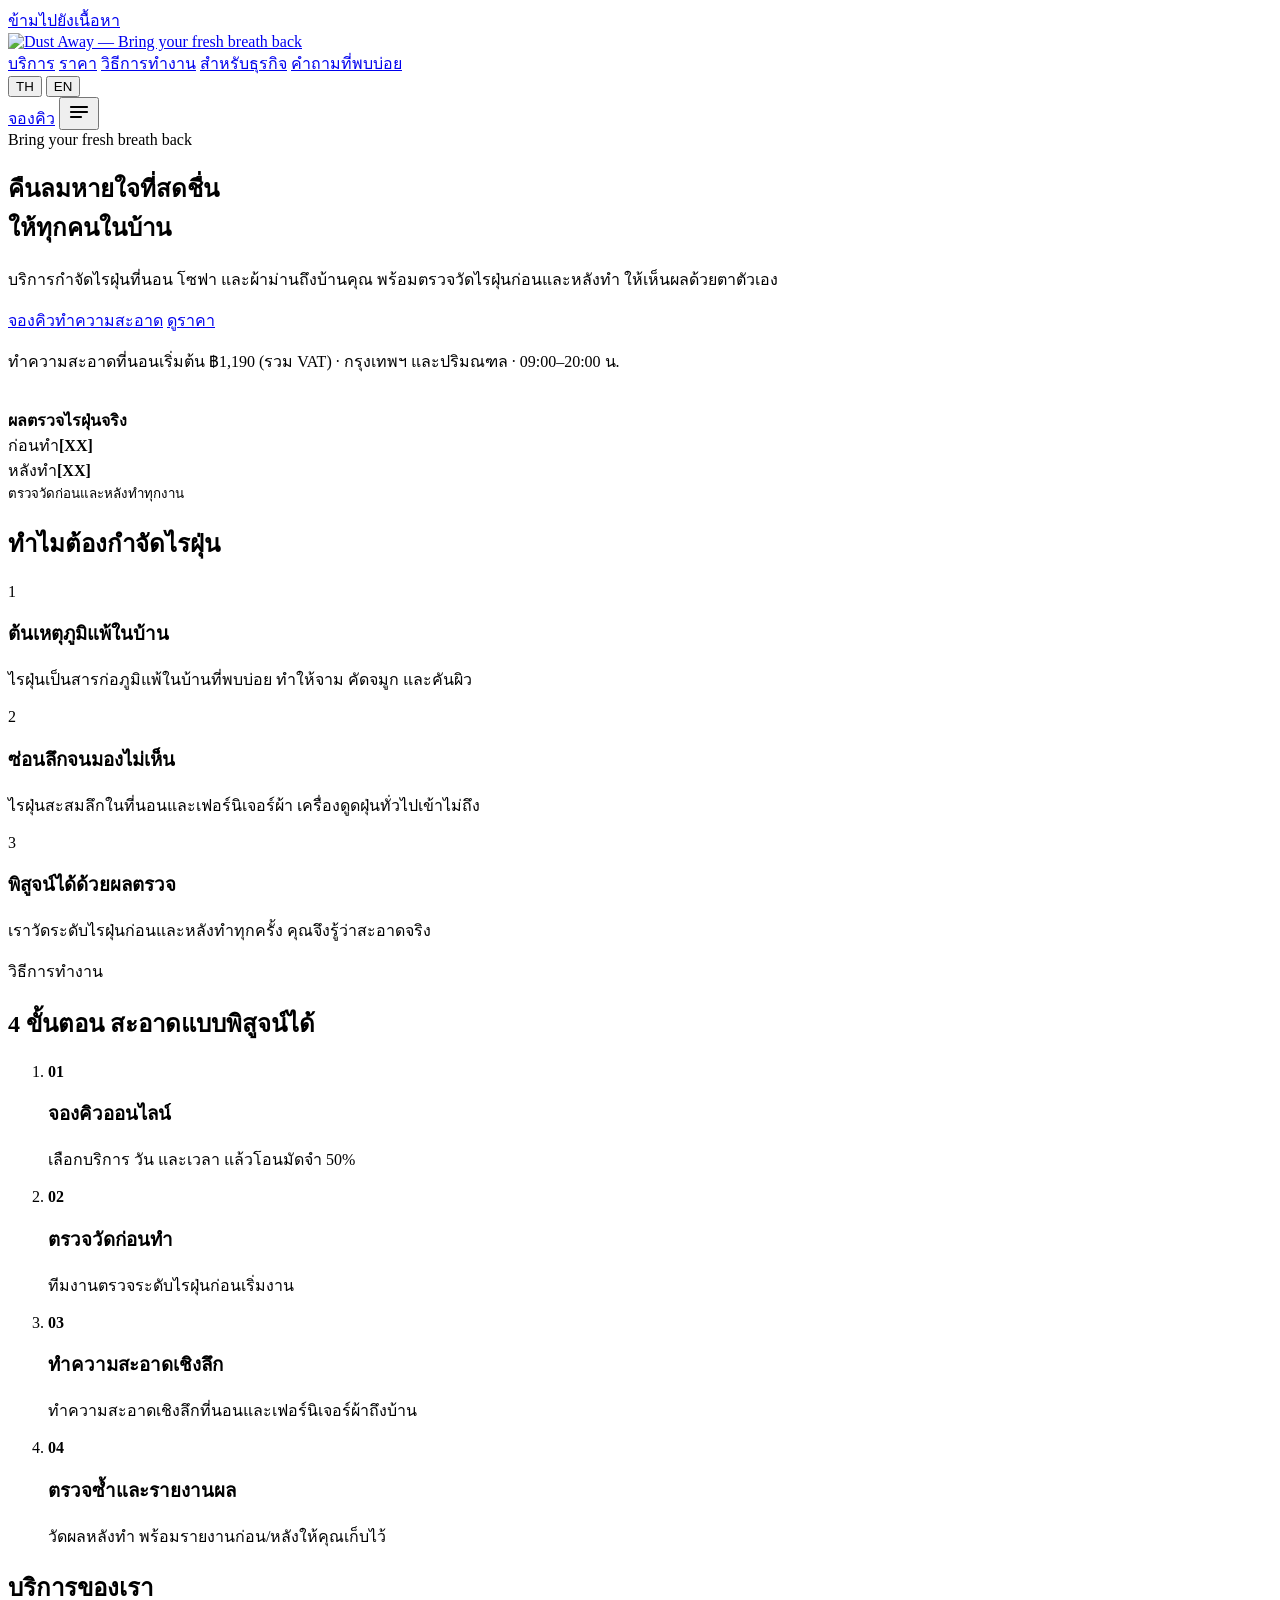
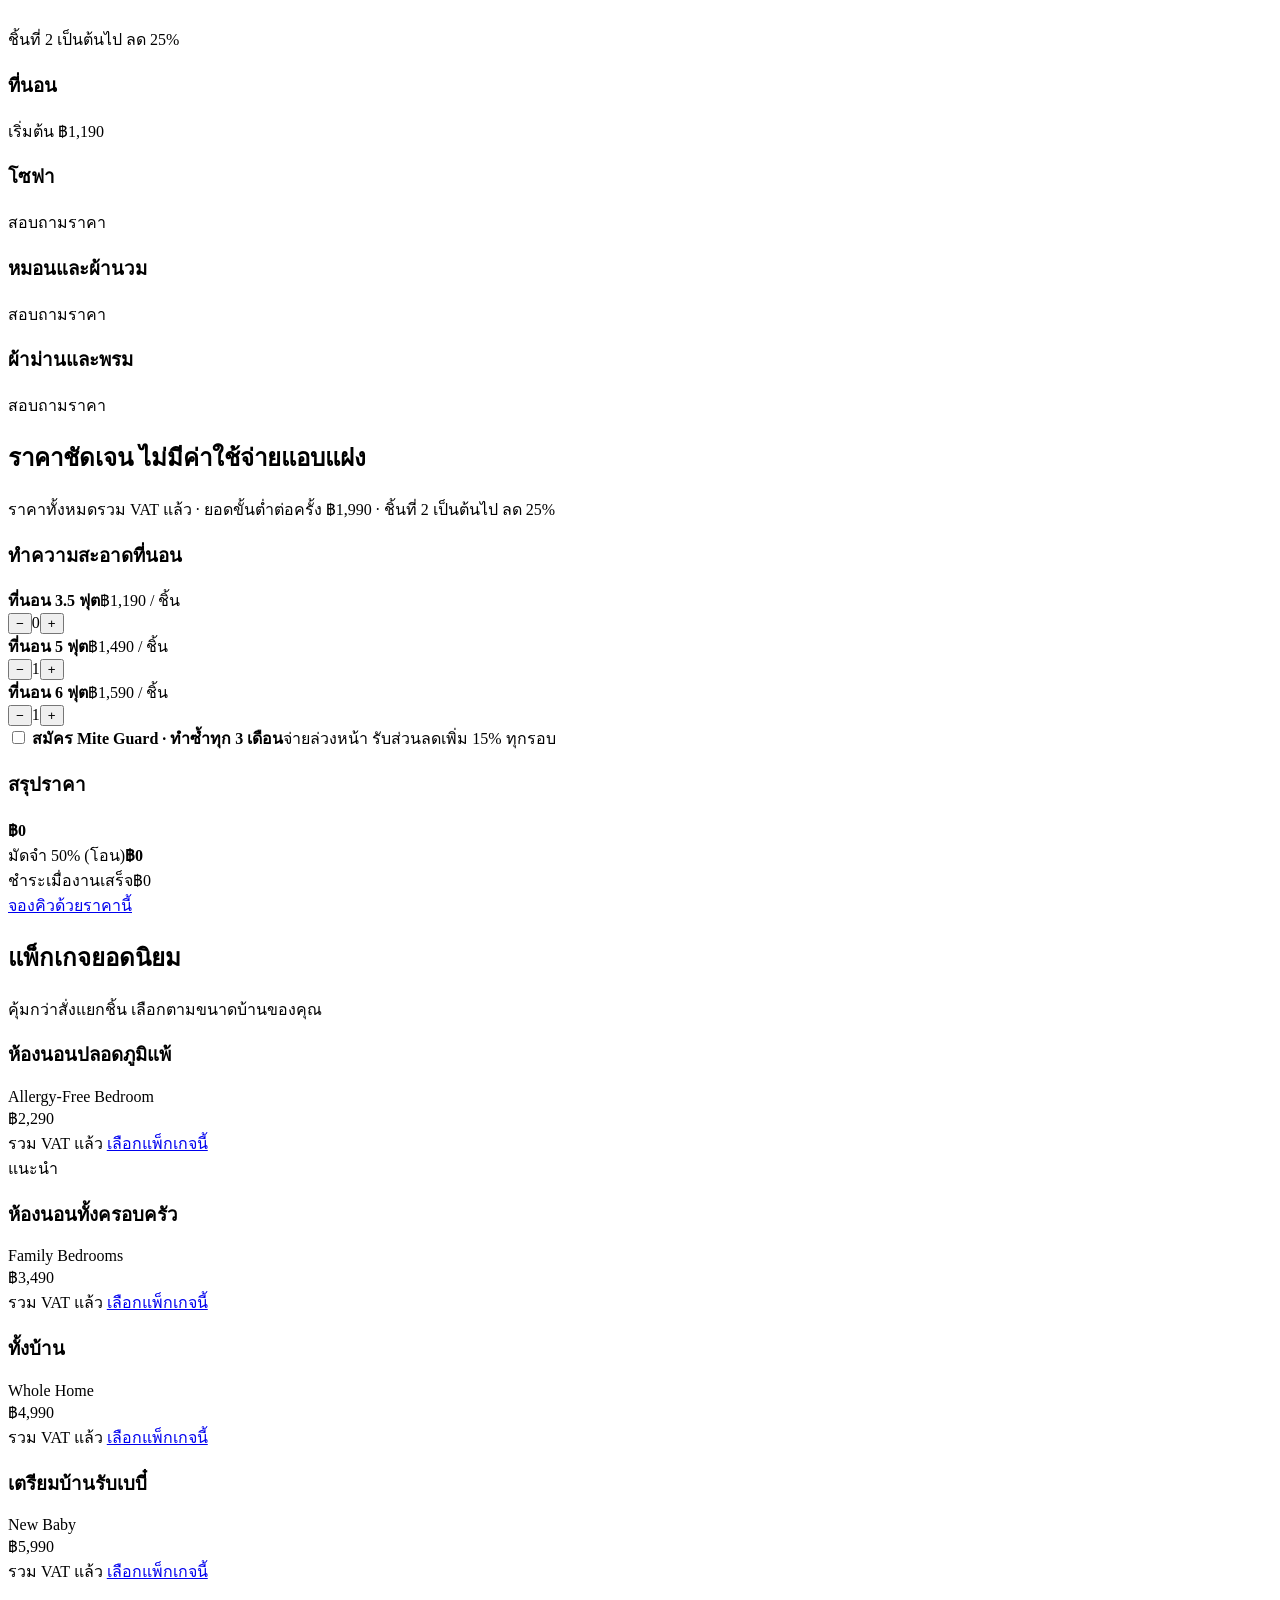
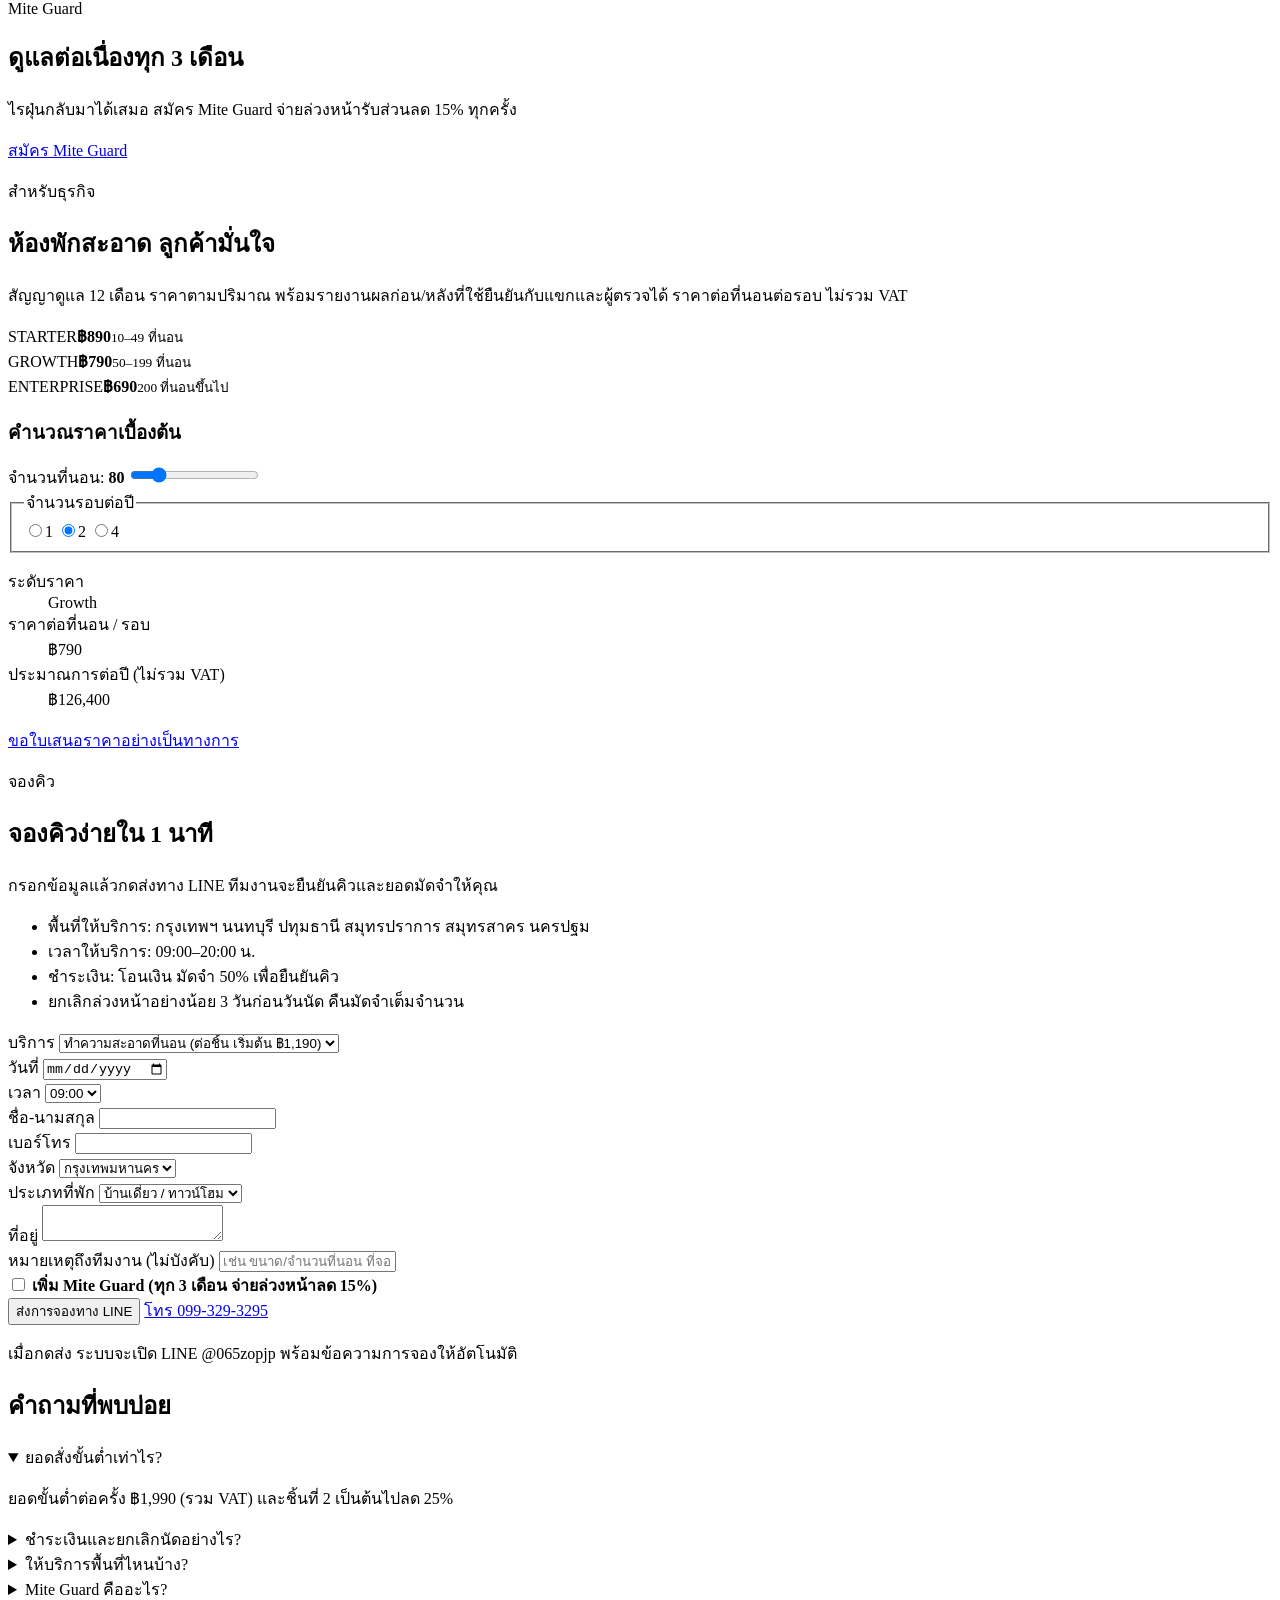
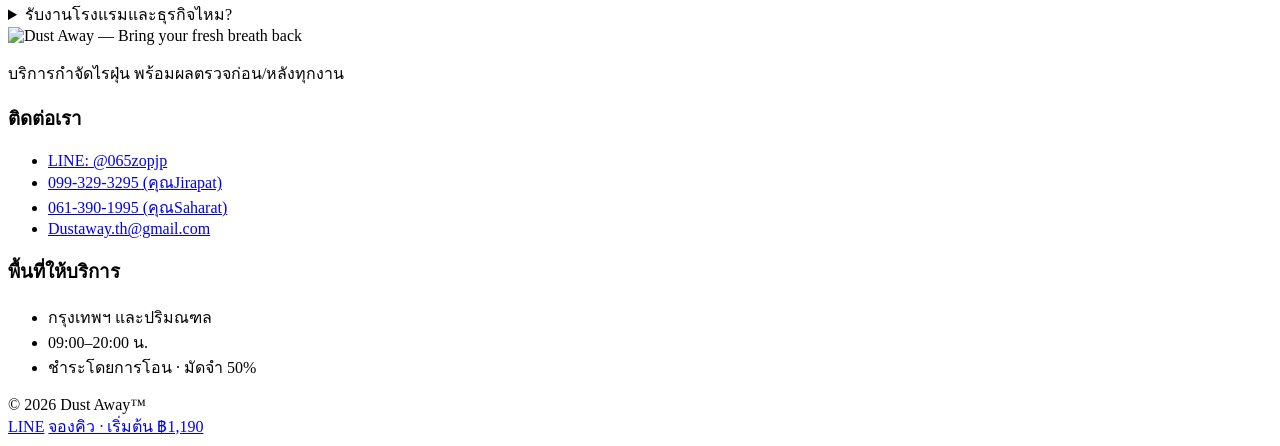
==== index.html @ 2e673b9c "Add files via upload" ====
<!DOCTYPE html>
<html lang="th">
<head>
  <meta charset="utf-8">
  <meta name="viewport" content="width=device-width, initial-scale=1">
  <title>Dust Away | บริการกำจัดไรฝุ่น ที่นอน โซฟา ผ้าม่าน กรุงเทพฯ และปริมณฑล</title>
  <meta name="description" content="Dust Away บริการกำจัดไรฝุ่นที่นอน โซฟา ผ้าม่านถึงบ้าน พร้อมผลตรวจไรฝุ่นก่อน/หลังทุกงาน กรุงเทพฯ และปริมณฑล ทำความสะอาดที่นอนเริ่มต้น ฿1,190">
  <meta name="theme-color" content="#5C0F8B">
  <meta property="og:title" content="Dust Away — Bring your fresh breath back">
  <meta property="og:description" content="บริการกำจัดไรฝุ่น พร้อมผลตรวจก่อน/หลังทุกงาน กรุงเทพฯ และปริมณฑล">
  <meta property="og:type" content="website">
  <meta property="og:image" content="assets/logo-stacked-purple.png">
  <link rel="icon" href="assets/favicon.svg" type="image/svg+xml">
  <link rel="preconnect" href="https://fonts.googleapis.com">
  <link rel="preconnect" href="https://fonts.gstatic.com" crossorigin>
  <link href="https://fonts.googleapis.com/css2?family=Montserrat:wght@400;500;600;700&family=Prompt:wght@300;400;500;600&display=swap" rel="stylesheet">
  <link rel="stylesheet" href="css/styles.css">
  <script type="application/ld+json">
  {
    "@context": "https://schema.org",
    "@type": "LocalBusiness",
    "name": "Dust Away",
    "slogan": "Bring your fresh breath back",
    "email": "Dustaway.th@gmail.com",
    "telephone": ["+66993293295", "+66613901995"],
    "areaServed": ["Bangkok", "Nonthaburi", "Pathum Thani", "Samut Prakan", "Samut Sakhon", "Nakhon Pathom"],
    "openingHours": "Mo-Su 09:00-20:00",
    "priceRange": "฿1,190 - ฿5,990"
  }
  </script>
</head>
<body>
  <a class="skip-link" href="#main" data-en="Skip to content">ข้ามไปยังเนื้อหา</a>

  <!-- ============ HEADER ============ -->
  <header class="site-header">
    <div class="container header-inner">
      <a href="#top" class="logo" aria-label="Dust Away">
        <img src="assets/logo-horizontal-purple.png" alt="Dust Away — Bring your fresh breath back" width="264" height="30">
      </a>
      <nav class="main-nav" id="main-nav" aria-label="Main">
        <a href="#services" data-en="Services">บริการ</a>
        <a href="#pricing" data-en="Pricing">ราคา</a>
        <a href="#how" data-en="How it works">วิธีการทำงาน</a>
        <a href="#business" data-en="For Business">สำหรับธุรกิจ</a>
        <a href="#faq" data-en="FAQ">คำถามที่พบบ่อย</a>
      </nav>
      <div class="header-actions">
        <div class="lang-switch" role="group" aria-label="Language">
          <button type="button" data-lang="th" aria-pressed="true">TH</button>
          <button type="button" data-lang="en" aria-pressed="false">EN</button>
        </div>
        <a href="#booking" class="btn btn-primary btn-sm hide-mobile" data-en="Book now">จองคิว</a>
        <button type="button" class="menu-toggle" aria-label="Open menu" aria-controls="main-nav" aria-expanded="false">
          <svg width="24" height="24" viewBox="0 0 24 24" aria-hidden="true" fill="none" stroke="currentColor" stroke-width="2.2" stroke-linecap="round"><path d="M4 7h16M4 12h16M4 17h10"/></svg>
        </button>
      </div>
    </div>
  </header>

  <main id="main">
    <!-- ============ HERO ============ -->
    <section id="top" class="hero container">
      <div class="hero-copy">
        <div class="eyebrow"><span class="dots" aria-hidden="true"><i></i><i></i><i></i></span>Bring your fresh breath back</div>
        <h1 data-en-html="Bring your fresh<br>breath back">คืนลมหายใจที่สดชื่น<br>ให้ทุกคนในบ้าน</h1>
        <p class="lead" data-en="In-home dust-mite removal for mattresses, sofas and curtains, with a mite test before and after so you can see the result yourself.">บริการกำจัดไรฝุ่นที่นอน โซฟา และผ้าม่านถึงบ้านคุณ พร้อมตรวจวัดไรฝุ่นก่อนและหลังทำ ให้เห็นผลด้วยตาตัวเอง</p>
        <div class="btn-row">
          <a href="#booking" class="btn btn-primary" data-en="Book a cleaning">จองคิวทำความสะอาด</a>
          <a href="#pricing" class="btn btn-outline" data-en="See prices">ดูราคา</a>
        </div>
        <p class="muted small" data-en="Mattress cleaning from ฿1,190 (incl. VAT) · Bangkok &amp; vicinity · 09:00–20:00">ทำความสะอาดที่นอนเริ่มต้น ฿1,190 (รวม VAT) · กรุงเทพฯ และปริมณฑล · 09:00–20:00 น.</p>
      </div>
      <div class="hero-visual">
        <div class="hero-photo" role="img" aria-label="Dust Away">
          <!-- แทนที่ด้วยภาพจริง: <img src="assets/hero.jpg" alt="..."> -->
          <span class="ring" aria-hidden="true"></span>
          <span class="dots dots-lg" aria-hidden="true"><i></i><i></i><i></i></span>
          <img src="assets/logo-stacked-white.png" alt="" class="hero-mark" aria-hidden="true">
        </div>
        <div class="proof-card">
          <strong data-en="Real mite test result">ผลตรวจไรฝุ่นจริง</strong>
          <div class="proof-grid">
            <div class="proof before"><span data-en="Before">ก่อนทำ</span><b>[XX]</b></div>
            <div class="proof after"><span data-en="After">หลังทำ</span><b>[XX]</b></div>
          </div>
          <small class="muted" data-en="Measured before and after every job">ตรวจวัดก่อนและหลังทำทุกงาน</small>
        </div>
      </div>
    </section>

    <!-- ============ WHY ============ -->
    <section class="section container">
      <h2 data-en="Why remove dust mites">ทำไมต้องกำจัดไรฝุ่น</h2>
      <div class="grid-3">
        <article class="card">
          <span class="num-badge">1</span>
          <h3 data-en="A leading indoor allergen">ต้นเหตุภูมิแพ้ในบ้าน</h3>
          <p data-en="Dust mites are a common indoor allergen behind sneezing, congestion and itchy skin.">ไรฝุ่นเป็นสารก่อภูมิแพ้ในบ้านที่พบบ่อย ทำให้จาม คัดจมูก และคันผิว</p>
        </article>
        <article class="card">
          <span class="num-badge">2</span>
          <h3 data-en="Hidden deep inside">ซ่อนลึกจนมองไม่เห็น</h3>
          <p data-en="Mites build up deep in mattresses and fabric furniture, where a normal vacuum cannot reach.">ไรฝุ่นสะสมลึกในที่นอนและเฟอร์นิเจอร์ผ้า เครื่องดูดฝุ่นทั่วไปเข้าไม่ถึง</p>
        </article>
        <article class="card">
          <span class="num-badge">3</span>
          <h3 data-en="Proven by testing">พิสูจน์ได้ด้วยผลตรวจ</h3>
          <p data-en="We measure mite levels before and after every job, so you know it is really clean.">เราวัดระดับไรฝุ่นก่อนและหลังทำทุกครั้ง คุณจึงรู้ว่าสะอาดจริง</p>
        </article>
      </div>
    </section>

    <!-- ============ HOW ============ -->
    <section id="how" class="band-gradient">
      <span class="arc" aria-hidden="true"></span>
      <span class="pill-bar" aria-hidden="true"></span>
      <div class="container section">
        <p class="eyebrow light" data-en="How it works">วิธีการทำงาน</p>
        <h2 data-en="4 steps to a proven clean">4 ขั้นตอน สะอาดแบบพิสูจน์ได้</h2>
        <ol class="steps">
          <li><b>01</b><h3 data-en="Book online">จองคิวออนไลน์</h3><p data-en="Pick a service, date and time, then transfer a 50% deposit.">เลือกบริการ วัน และเวลา แล้วโอนมัดจำ 50%</p></li>
          <li><b>02</b><h3 data-en="Test before">ตรวจวัดก่อนทำ</h3><p data-en="Our team measures the mite level before starting.">ทีมงานตรวจระดับไรฝุ่นก่อนเริ่มงาน</p></li>
          <li><b>03</b><h3 data-en="Deep clean">ทำความสะอาดเชิงลึก</h3><p data-en="Deep cleaning for mattresses and fabrics at your home.">ทำความสะอาดเชิงลึกที่นอนและเฟอร์นิเจอร์ผ้าถึงบ้าน</p></li>
          <li><b>04</b><h3 data-en="Re-test and report">ตรวจซ้ำและรายงานผล</h3><p data-en="We measure again and leave you a before/after report.">วัดผลหลังทำ พร้อมรายงานก่อน/หลังให้คุณเก็บไว้</p></li>
        </ol>
      </div>
    </section>

    <!-- ============ SERVICES ============ -->
    <section id="services" class="section container">
      <div class="section-head">
        <h2 data-en="Our services">บริการของเรา</h2>
        <span class="tag" data-en="25% off from the 2nd item">ชิ้นที่ 2 เป็นต้นไป ลด 25%</span>
      </div>
      <div class="grid-4">
        <article class="card service"><div class="ph" aria-hidden="true"></div><h3 data-en="Mattresses">ที่นอน</h3><p data-en="From ฿1,190">เริ่มต้น ฿1,190</p></article>
        <article class="card service"><div class="ph" aria-hidden="true"></div><h3 data-en="Sofas">โซฟา</h3><p data-en="Ask for a quote">สอบถามราคา</p></article>
        <article class="card service"><div class="ph" aria-hidden="true"></div><h3 data-en="Pillows &amp; duvets">หมอนและผ้านวม</h3><p data-en="Ask for a quote">สอบถามราคา</p></article>
        <article class="card service"><div class="ph" aria-hidden="true"></div><h3 data-en="Curtains &amp; rugs">ผ้าม่านและพรม</h3><p data-en="Ask for a quote">สอบถามราคา</p></article>
      </div>
    </section>

    <!-- ============ PRICING CALCULATOR ============ -->
    <section id="pricing" class="section container">
      <h2 data-en="Clear prices, no hidden costs">ราคาชัดเจน ไม่มีค่าใช้จ่ายแอบแฝง</h2>
      <p class="muted" data-en="All prices include VAT · Minimum order ฿1,990 · 25% off from the 2nd item">ราคาทั้งหมดรวม VAT แล้ว · ยอดขั้นต่ำต่อครั้ง ฿1,990 · ชิ้นที่ 2 เป็นต้นไป ลด 25%</p>
      <div class="calc">
        <div class="card calc-items">
          <h3 data-en="Mattress cleaning">ทำความสะอาดที่นอน</h3>
          <div class="qty-row" data-size="s35" data-price="1190">
            <div><b data-en="Mattress 3.5 ft">ที่นอน 3.5 ฟุต</b><span class="muted small" data-en="฿1,190 / item">฿1,190 / ชิ้น</span></div>
            <div class="stepper"><button type="button" class="dec" aria-label="−">−</button><output aria-live="polite">0</output><button type="button" class="inc" aria-label="+">+</button></div>
          </div>
          <div class="qty-row" data-size="s5" data-price="1490">
            <div><b data-en="Mattress 5 ft">ที่นอน 5 ฟุต</b><span class="muted small" data-en="฿1,490 / item">฿1,490 / ชิ้น</span></div>
            <div class="stepper"><button type="button" class="dec" aria-label="−">−</button><output aria-live="polite">1</output><button type="button" class="inc" aria-label="+">+</button></div>
          </div>
          <div class="qty-row" data-size="s6" data-price="1590">
            <div><b data-en="Mattress 6 ft">ที่นอน 6 ฟุต</b><span class="muted small" data-en="฿1,590 / item">฿1,590 / ชิ้น</span></div>
            <div class="stepper"><button type="button" class="dec" aria-label="−">−</button><output aria-live="polite">1</output><button type="button" class="inc" aria-label="+">+</button></div>
          </div>
          <label class="check-box">
            <input type="checkbox" id="calc-mg">
            <span><b data-en="Add Mite Guard · repeat every 3 months">สมัคร Mite Guard · ทำซ้ำทุก 3 เดือน</b><span class="small" data-en="Prepay and save an extra 15% every visit">จ่ายล่วงหน้า รับส่วนลดเพิ่ม 15% ทุกรอบ</span></span>
          </label>
        </div>
        <aside class="calc-summary" aria-label="Summary">
          <h3 data-en="Price summary">สรุปราคา</h3>
          <div id="calc-lines"></div>
          <p id="calc-min" class="notice" hidden></p>
          <div class="total-row"><span id="calc-total-label"></span><b id="calc-total">฿0</b></div>
          <div class="deposit-box">
            <div><span data-en="50% deposit (transfer)">มัดจำ 50% (โอน)</span><b id="calc-deposit">฿0</b></div>
            <div class="soft"><span data-en="Balance on completion">ชำระเมื่องานเสร็จ</span><span id="calc-balance">฿0</span></div>
          </div>
          <a href="#booking" class="btn btn-light btn-block" id="calc-book" data-en="Book at this price">จองคิวด้วยราคานี้</a>
        </aside>
      </div>
    </section>

    <!-- ============ PACKAGES ============ -->
    <section id="packages" class="section container">
      <h2 data-en="Popular packages">แพ็กเกจยอดนิยม</h2>
      <p class="muted" data-en="Better value than single items. Choose by home size.">คุ้มกว่าสั่งแยกชิ้น เลือกตามขนาดบ้านของคุณ</p>
      <div class="grid-4">
        <article class="card pkg">
          <h3 data-en="Allergy-Free Bedroom">ห้องนอนปลอดภูมิแพ้</h3><span class="muted small">Allergy-Free Bedroom</span>
          <div class="price">฿2,290</div><span class="muted small" data-en="VAT included">รวม VAT แล้ว</span>
          <a href="#booking" class="btn btn-outline btn-block" data-pkg="allergy" data-en="Choose">เลือกแพ็กเกจนี้</a>
        </article>
        <article class="card pkg featured">
          <span class="badge" data-en="Recommended">แนะนำ</span>
          <h3 data-en="Family Bedrooms">ห้องนอนทั้งครอบครัว</h3><span class="small soft">Family Bedrooms</span>
          <div class="price">฿3,490</div><span class="small soft" data-en="VAT included">รวม VAT แล้ว</span>
          <a href="#booking" class="btn btn-light btn-block" data-pkg="family" data-en="Choose">เลือกแพ็กเกจนี้</a>
        </article>
        <article class="card pkg">
          <h3 data-en="Whole Home">ทั้งบ้าน</h3><span class="muted small">Whole Home</span>
          <div class="price">฿4,990</div><span class="muted small" data-en="VAT included">รวม VAT แล้ว</span>
          <a href="#booking" class="btn btn-outline btn-block" data-pkg="home" data-en="Choose">เลือกแพ็กเกจนี้</a>
        </article>
        <article class="card pkg">
          <h3 data-en="New Baby">เตรียมบ้านรับเบบี๋</h3><span class="muted small">New Baby</span>
          <div class="price">฿5,990</div><span class="muted small" data-en="VAT included">รวม VAT แล้ว</span>
          <a href="#booking" class="btn btn-outline btn-block" data-pkg="baby" data-en="Choose">เลือกแพ็กเกจนี้</a>
        </article>
      </div>
    </section>

    <!-- ============ MITE GUARD ============ -->
    <section class="container section-tight">
      <div class="mg-band">
        <span class="dots" aria-hidden="true"><i></i><i></i><i></i></span>
        <div>
          <p class="eyebrow">Mite Guard</p>
          <h2 data-en="Ongoing care every 3 months">ดูแลต่อเนื่องทุก 3 เดือน</h2>
          <p data-en="Dust mites always come back. Join Mite Guard and save 15% on every visit when you prepay.">ไรฝุ่นกลับมาได้เสมอ สมัคร Mite Guard จ่ายล่วงหน้ารับส่วนลด 15% ทุกครั้ง</p>
        </div>
        <a href="#booking" class="btn btn-primary" id="mg-cta" data-en="Join Mite Guard">สมัคร Mite Guard</a>
      </div>
    </section>

    <!-- ============ BUSINESS ============ -->
    <section id="business" class="band-white">
      <div class="container section biz">
        <div>
          <p class="eyebrow" data-en="For business">สำหรับธุรกิจ</p>
          <h2 data-en="Clean rooms, confident guests">ห้องพักสะอาด ลูกค้ามั่นใจ</h2>
          <p class="muted" data-en="Volume pricing on a 12-month contract, with before/after reports you can show guests and inspectors. Prices per mattress per visit, ex-VAT.">สัญญาดูแล 12 เดือน ราคาตามปริมาณ พร้อมรายงานผลก่อน/หลังที่ใช้ยืนยันกับแขกและผู้ตรวจได้ ราคาต่อที่นอนต่อรอบ ไม่รวม VAT</p>
          <div class="tiers">
            <div class="tier"><span>STARTER</span><b>฿890</b><small data-en="10–49 mattresses">10–49 ที่นอน</small></div>
            <div class="tier mid"><span>GROWTH</span><b>฿790</b><small data-en="50–199 mattresses">50–199 ที่นอน</small></div>
            <div class="tier top"><span>ENTERPRISE</span><b>฿690</b><small data-en="200+ mattresses">200 ที่นอนขึ้นไป</small></div>
          </div>
        </div>
        <div class="card estimator">
          <h3 data-en="Quick estimate">คำนวณราคาเบื้องต้น</h3>
          <label for="biz-units"><span data-en="Number of mattresses">จำนวนที่นอน</span>: <b id="biz-units-out">80</b></label>
          <input type="range" id="biz-units" min="10" max="400" step="5" value="80">
          <fieldset class="seg">
            <legend data-en="Visits per year">จำนวนรอบต่อปี</legend>
            <label><input type="radio" name="cycles" value="1"><span>1</span></label>
            <label><input type="radio" name="cycles" value="2" checked><span>2</span></label>
            <label><input type="radio" name="cycles" value="4"><span>4</span></label>
          </fieldset>
          <dl class="est">
            <div><dt data-en="Tier">ระดับราคา</dt><dd id="biz-tier">Growth</dd></div>
            <div><dt data-en="Per mattress / visit">ราคาต่อที่นอน / รอบ</dt><dd id="biz-unit">฿790</dd></div>
            <div class="big"><dt data-en="Estimated per year (ex-VAT)">ประมาณการต่อปี (ไม่รวม VAT)</dt><dd id="biz-annual">฿126,400</dd></div>
          </dl>
          <a class="btn btn-primary btn-block" id="biz-quote" href="mailto:Dustaway.th@gmail.com" data-en="Request a formal quote">ขอใบเสนอราคาอย่างเป็นทางการ</a>
        </div>
      </div>
    </section>

    <!-- ============ BOOKING ============ -->
    <section id="booking" class="section container">
      <div class="booking">
        <div class="booking-intro">
          <p class="eyebrow" data-en="Book a cleaning">จองคิว</p>
          <h2 data-en="Book in 1 minute">จองคิวง่ายใน 1 นาที</h2>
          <p class="muted" data-en="Fill in the form and send it to us on LINE. Our team will confirm the slot and the deposit amount.">กรอกข้อมูลแล้วกดส่งทาง LINE ทีมงานจะยืนยันคิวและยอดมัดจำให้คุณ</p>
          <ul class="policy">
            <li data-en="Service area: Bangkok, Nonthaburi, Pathum Thani, Samut Prakan, Samut Sakhon, Nakhon Pathom">พื้นที่ให้บริการ: กรุงเทพฯ นนทบุรี ปทุมธานี สมุทรปราการ สมุทรสาคร นครปฐม</li>
            <li data-en="Hours: 09:00–20:00">เวลาให้บริการ: 09:00–20:00 น.</li>
            <li data-en="Payment: bank transfer, 50% deposit to confirm the booking">ชำระเงิน: โอนเงิน มัดจำ 50% เพื่อยืนยันคิว</li>
            <li data-en="Cancel at least 3 days before the appointment for a full deposit refund">ยกเลิกล่วงหน้าอย่างน้อย 3 วันก่อนวันนัด คืนมัดจำเต็มจำนวน</li>
          </ul>
        </div>
        <form id="booking-form" class="card booking-form" novalidate>
          <div class="field full">
            <label for="bk-service" data-en="Service">บริการ</label>
            <select id="bk-service" name="service" required>
              <option value="mattress" data-price="0" data-en="Mattress cleaning (per item, from ฿1,190)">ทำความสะอาดที่นอน (ต่อชิ้น เริ่มต้น ฿1,190)</option>
              <option value="allergy" data-price="2290" data-en="Allergy-Free Bedroom — ฿2,290">ห้องนอนปลอดภูมิแพ้ — ฿2,290</option>
              <option value="family" data-price="3490" data-en="Family Bedrooms — ฿3,490">ห้องนอนทั้งครอบครัว — ฿3,490</option>
              <option value="home" data-price="4990" data-en="Whole Home — ฿4,990">ทั้งบ้าน — ฿4,990</option>
              <option value="baby" data-price="5990" data-en="New Baby — ฿5,990">เตรียมบ้านรับเบบี๋ — ฿5,990</option>
              <option value="other" data-price="0" data-en="Sofa / curtains / other (ask for a quote)">โซฟา / ผ้าม่าน / อื่น ๆ (สอบถามราคา)</option>
            </select>
          </div>
          <div class="field">
            <label for="bk-date" data-en="Date">วันที่</label>
            <input type="date" id="bk-date" name="date" required>
          </div>
          <div class="field">
            <label for="bk-time" data-en="Time">เวลา</label>
            <select id="bk-time" name="time" required>
              <option>09:00</option><option>11:00</option><option>13:00</option><option>15:00</option><option>17:00</option>
            </select>
          </div>
          <div class="field">
            <label for="bk-name" data-en="Full name">ชื่อ-นามสกุล</label>
            <input type="text" id="bk-name" name="name" autocomplete="name" required>
          </div>
          <div class="field">
            <label for="bk-phone" data-en="Phone">เบอร์โทร</label>
            <input type="tel" id="bk-phone" name="phone" autocomplete="tel" inputmode="tel" required>
          </div>
          <div class="field">
            <label for="bk-province" data-en="Province">จังหวัด</label>
            <select id="bk-province" name="province" required>
              <option data-en="Bangkok">กรุงเทพมหานคร</option>
              <option data-en="Nonthaburi">นนทบุรี</option>
              <option data-en="Pathum Thani">ปทุมธานี</option>
              <option data-en="Samut Prakan">สมุทรปราการ</option>
              <option data-en="Samut Sakhon">สมุทรสาคร</option>
              <option data-en="Nakhon Pathom">นครปฐม</option>
            </select>
          </div>
          <div class="field">
            <label for="bk-type" data-en="Home type">ประเภทที่พัก</label>
            <select id="bk-type" name="type">
              <option data-en="House / townhouse">บ้านเดี่ยว / ทาวน์โฮม</option>
              <option data-en="Condo">คอนโด</option>
            </select>
          </div>
          <div class="field full">
            <label for="bk-address" data-en="Address">ที่อยู่</label>
            <textarea id="bk-address" name="address" rows="2" autocomplete="street-address" required></textarea>
          </div>
          <div class="field full">
            <label for="bk-note" data-en="Note to our team (optional)">หมายเหตุถึงทีมงาน (ไม่บังคับ)</label>
            <input type="text" id="bk-note" name="note" data-en-placeholder="e.g. mattress sizes, parking, pets" placeholder="เช่น ขนาด/จำนวนที่นอน ที่จอดรถ สัตว์เลี้ยง">
          </div>
          <label class="check-box full">
            <input type="checkbox" id="bk-mg" name="miteguard">
            <span><b data-en="Add Mite Guard (every 3 months, 15% off prepaid)">เพิ่ม Mite Guard (ทุก 3 เดือน จ่ายล่วงหน้าลด 15%)</b></span>
          </label>
          <div class="full bk-deposit" id="bk-deposit" hidden></div>
          <p class="form-error full" id="bk-error" role="alert" hidden></p>
          <div class="full btn-row">
            <button type="submit" class="btn btn-primary" data-en="Send booking via LINE">ส่งการจองทาง LINE</button>
            <a class="btn btn-outline" href="tel:0993293295" data-en="Call 099-329-3295">โทร 099-329-3295</a>
          </div>
          <p class="muted small full" data-en="Pressing send opens LINE @065zopjp with your booking details filled in.">เมื่อกดส่ง ระบบจะเปิด LINE @065zopjp พร้อมข้อความการจองให้อัตโนมัติ</p>
        </form>
      </div>
    </section>

    <!-- ============ FAQ ============ -->
    <section id="faq" class="section container narrow">
      <h2 data-en="Frequently asked questions">คำถามที่พบบ่อย</h2>
      <div class="faq">
        <details open>
          <summary data-en="Is there a minimum order?">ยอดสั่งขั้นต่ำเท่าไร?</summary>
          <p data-en="The minimum order is ฿1,990 (incl. VAT), and every item from the 2nd one is 25% off.">ยอดขั้นต่ำต่อครั้ง ฿1,990 (รวม VAT) และชิ้นที่ 2 เป็นต้นไปลด 25%</p>
        </details>
        <details>
          <summary data-en="How do payment and cancellation work?">ชำระเงินและยกเลิกนัดอย่างไร?</summary>
          <p data-en="Transfer a 50% deposit to confirm your slot and pay the rest when the job is done. Cancel at least 3 days before the appointment for a full deposit refund.">โอนมัดจำ 50% เพื่อยืนยันคิว ส่วนที่เหลือชำระเมื่องานเสร็จ หากยกเลิกล่วงหน้าอย่างน้อย 3 วันก่อนวันนัด คืนเงินมัดจำเต็มจำนวน</p>
        </details>
        <details>
          <summary data-en="Which areas do you cover?">ให้บริการพื้นที่ไหนบ้าง?</summary>
          <p data-en="Bangkok and its vicinity (Nonthaburi, Pathum Thani, Samut Prakan, Samut Sakhon, Nakhon Pathom), 09:00–20:00.">กรุงเทพฯ และปริมณฑล (นนทบุรี ปทุมธานี สมุทรปราการ สมุทรสาคร นครปฐม) เวลา 09:00–20:00 น.</p>
        </details>
        <details>
          <summary data-en="What is Mite Guard?">Mite Guard คืออะไร?</summary>
          <p data-en="Ongoing care every 3 months, with 15% off when you prepay.">บริการดูแลต่อเนื่องทุก 3 เดือน จ่ายล่วงหน้ารับส่วนลด 15%</p>
        </details>
        <details>
          <summary data-en="Do you serve hotels and businesses?">รับงานโรงแรมและธุรกิจไหม?</summary>
          <p data-en="Yes. Business pricing starts at ฿690 per mattress (ex-VAT) for 200+ units on a 12-month contract. Contact us for a formal quote.">รับ ราคาธุรกิจเริ่มต้น ฿690 ต่อที่นอน (ไม่รวม VAT) สำหรับ 200 ชิ้นขึ้นไป สัญญา 12 เดือน ติดต่อขอใบเสนอราคาได้เลย</p>
        </details>
      </div>
    </section>
  </main>

  <!-- ============ FOOTER ============ -->
  <footer class="site-footer">
    <span class="pill-bar right" aria-hidden="true"></span>
    <div class="container footer-inner">
      <div class="footer-brand">
        <img src="assets/logo-stacked-white.png" alt="Dust Away — Bring your fresh breath back" width="240" height="54">
        <p data-en="Dust-mite removal with a before/after test on every job.">บริการกำจัดไรฝุ่น พร้อมผลตรวจก่อน/หลังทุกงาน</p>
      </div>
      <div>
        <h3 data-en="Contact">ติดต่อเรา</h3>
        <ul>
          <li><a href="https://line.me/R/ti/p/@065zopjp" target="_blank" rel="noopener">LINE: @065zopjp</a></li>
          <li><a href="tel:0993293295">099-329-3295 (<span data-en="K.">คุณ</span>Jirapat)</a></li>
          <li><a href="tel:0613901995">061-390-1995 (<span data-en="K.">คุณ</span>Saharat)</a></li>
          <li><a href="mailto:Dustaway.th@gmail.com">Dustaway.th@gmail.com</a></li>
        </ul>
      </div>
      <div>
        <h3 data-en="Service area">พื้นที่ให้บริการ</h3>
        <ul>
          <li data-en="Bangkok &amp; vicinity">กรุงเทพฯ และปริมณฑล</li>
          <li data-en="Daily 09:00–20:00">09:00–20:00 น.</li>
          <li data-en="Bank transfer · 50% deposit">ชำระโดยการโอน · มัดจำ 50%</li>
        </ul>
      </div>
    </div>
    <div class="footer-bottom">© <span id="year">2026</span> Dust Away™</div>
  </footer>

  <!-- Mobile sticky booking bar -->
  <div class="mobile-bar">
    <a href="https://line.me/R/ti/p/@065zopjp" class="btn btn-outline" target="_blank" rel="noopener" aria-label="LINE @065zopjp">LINE</a>
    <a href="#booking" class="btn btn-primary" data-en="Book · from ฿1,190">จองคิว · เริ่มต้น ฿1,190</a>
  </div>

  <script src="js/main.js"></script>
</body>
</html>
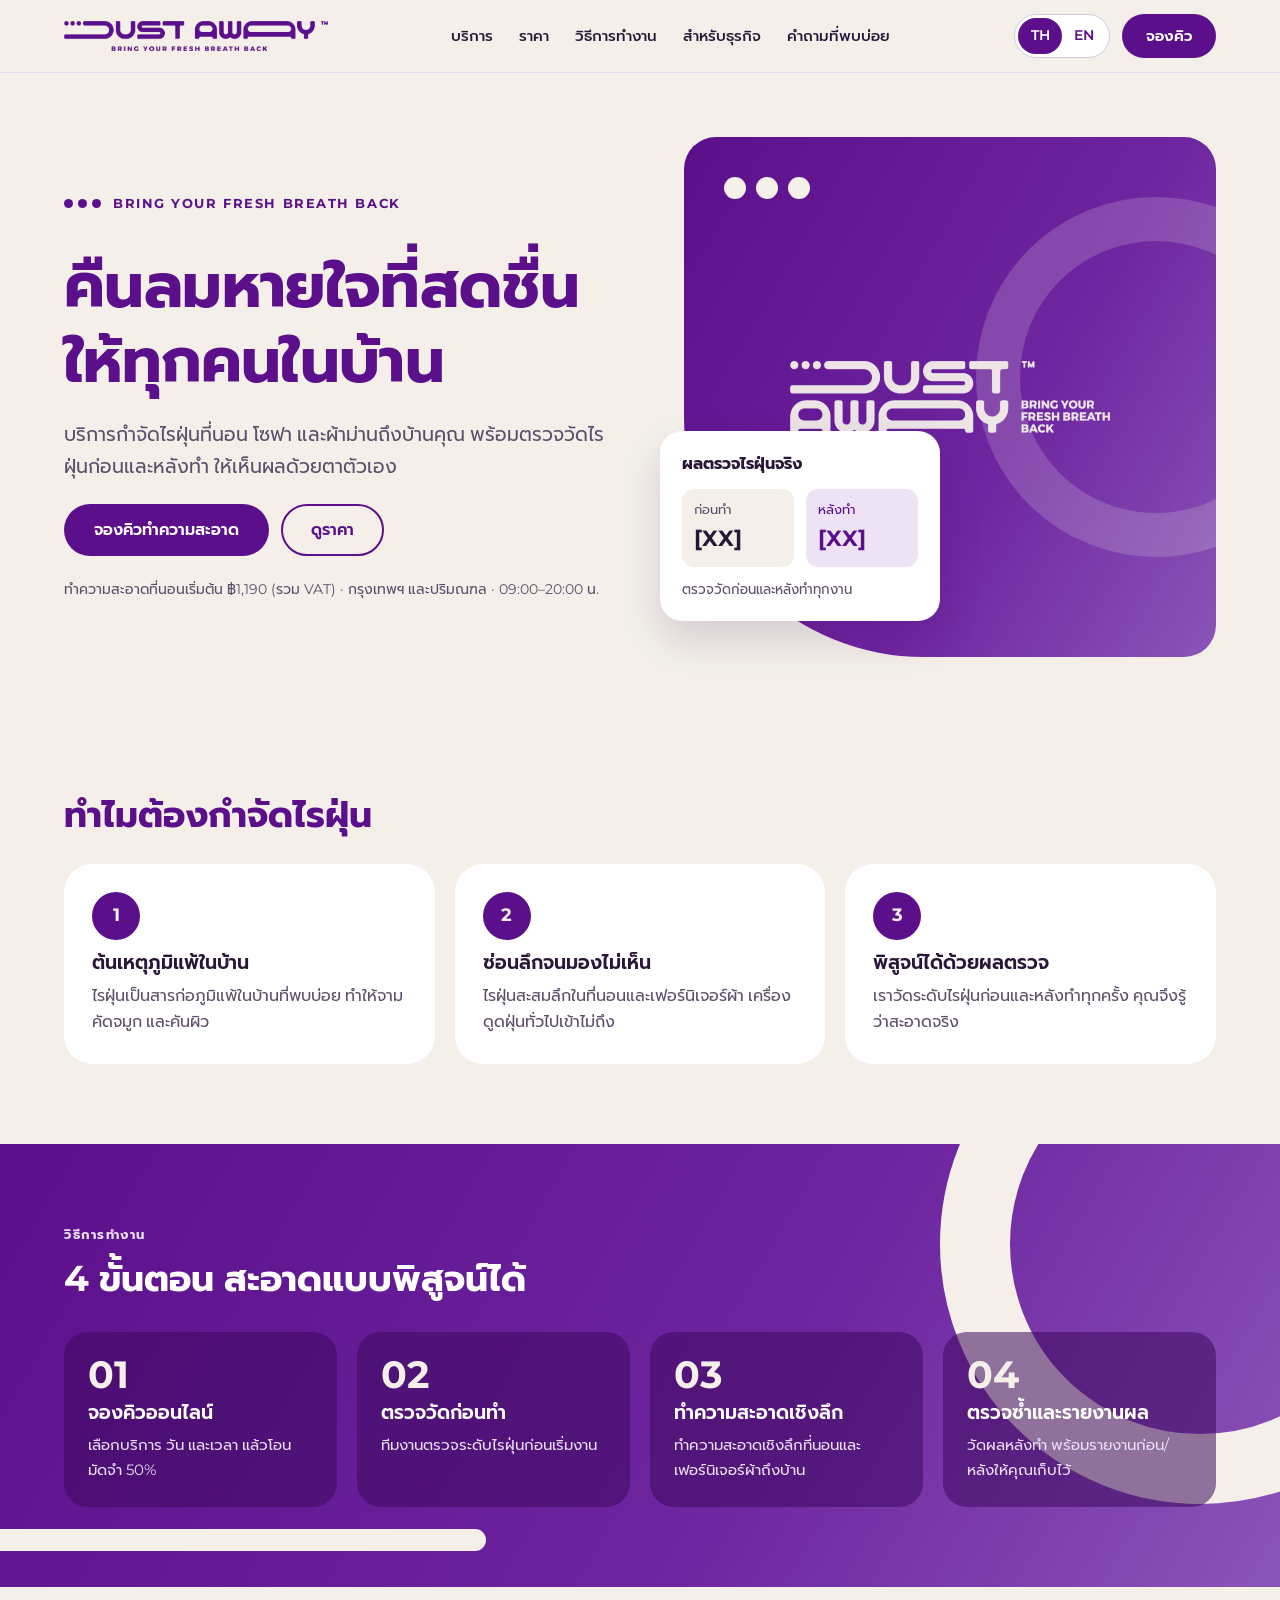
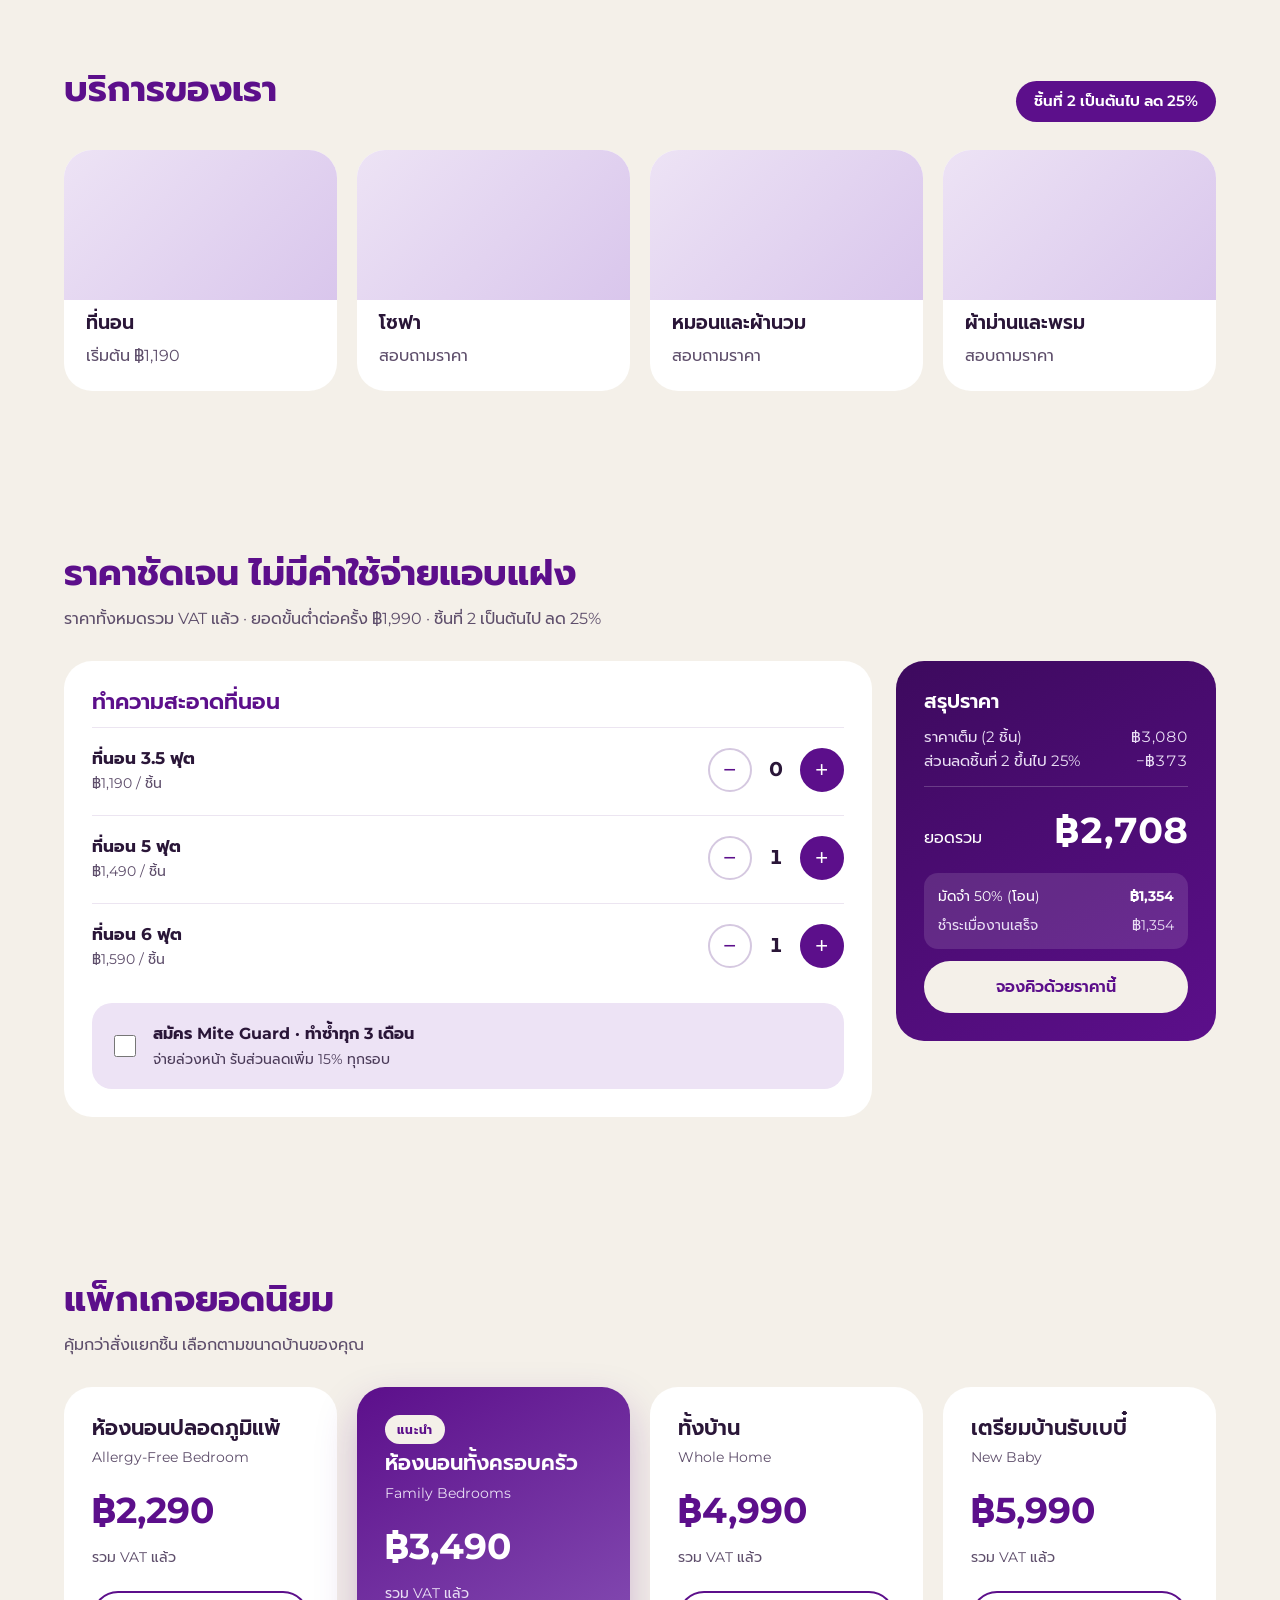
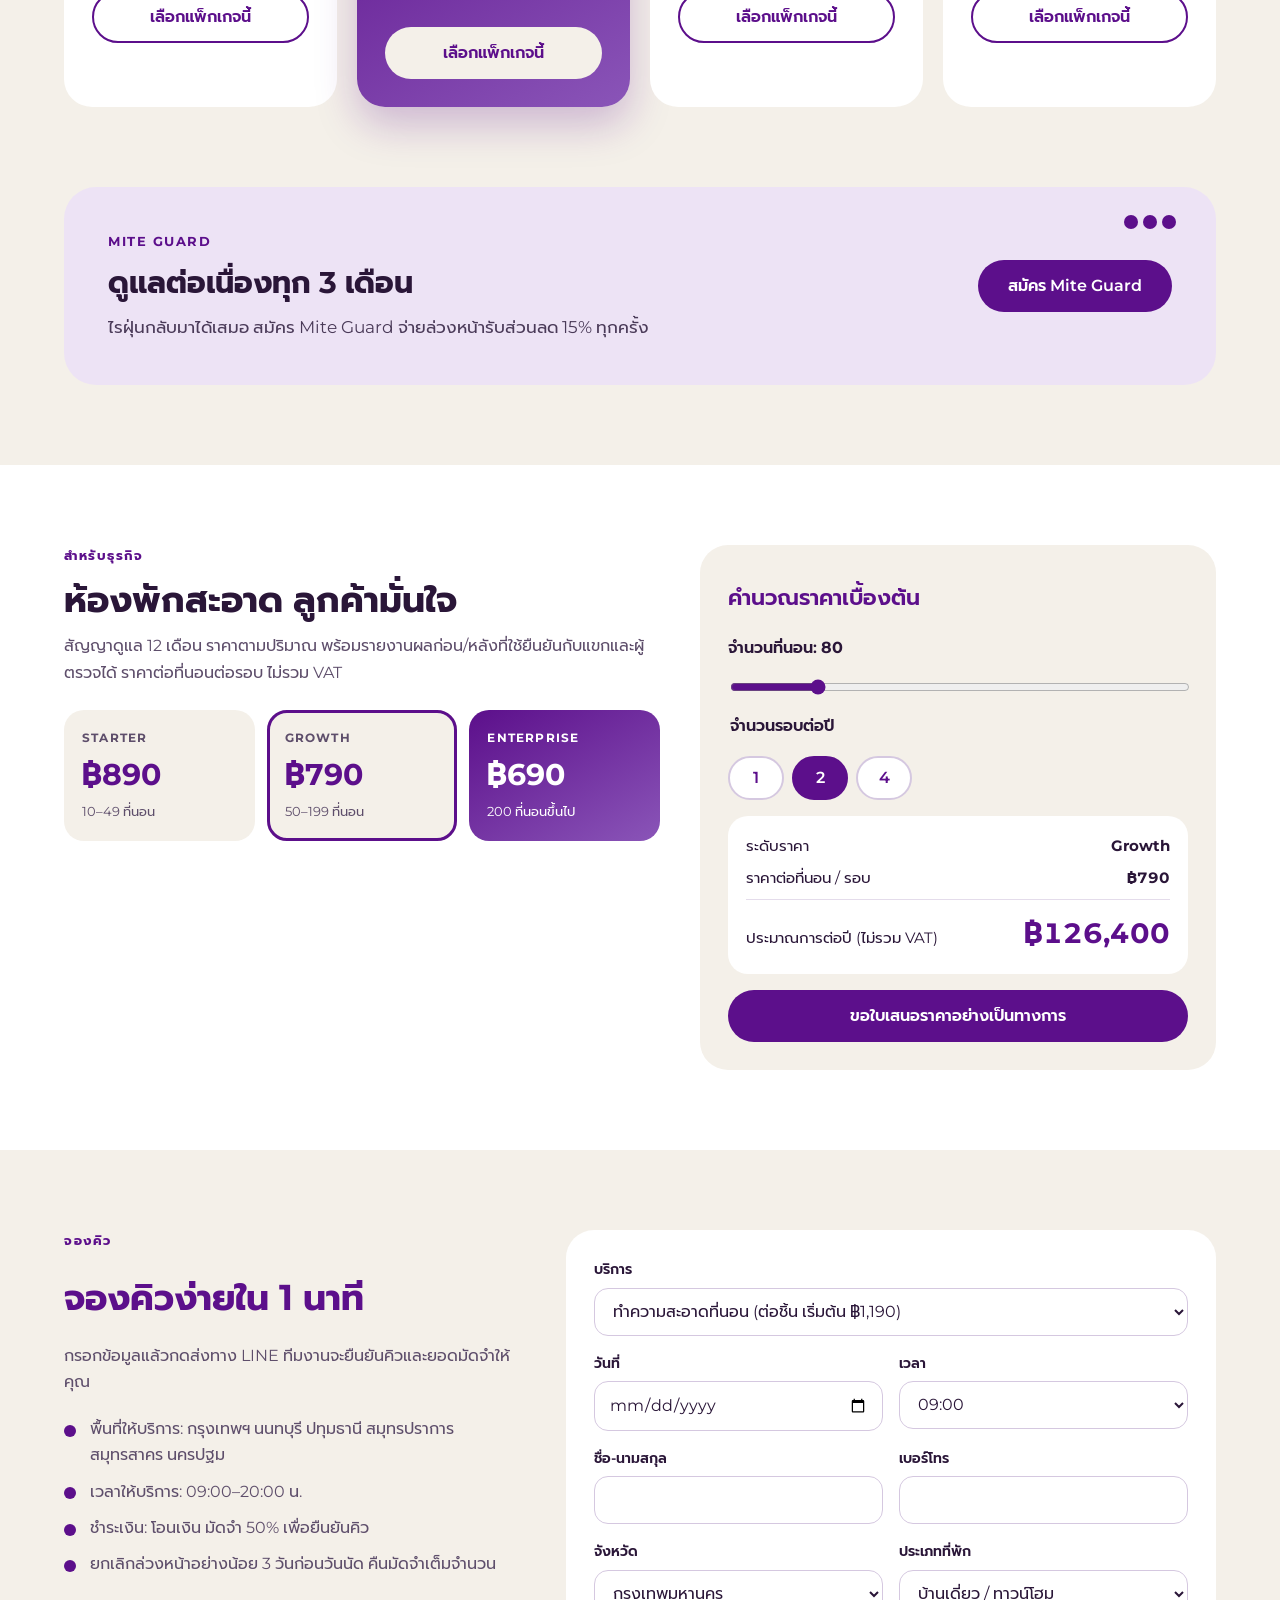
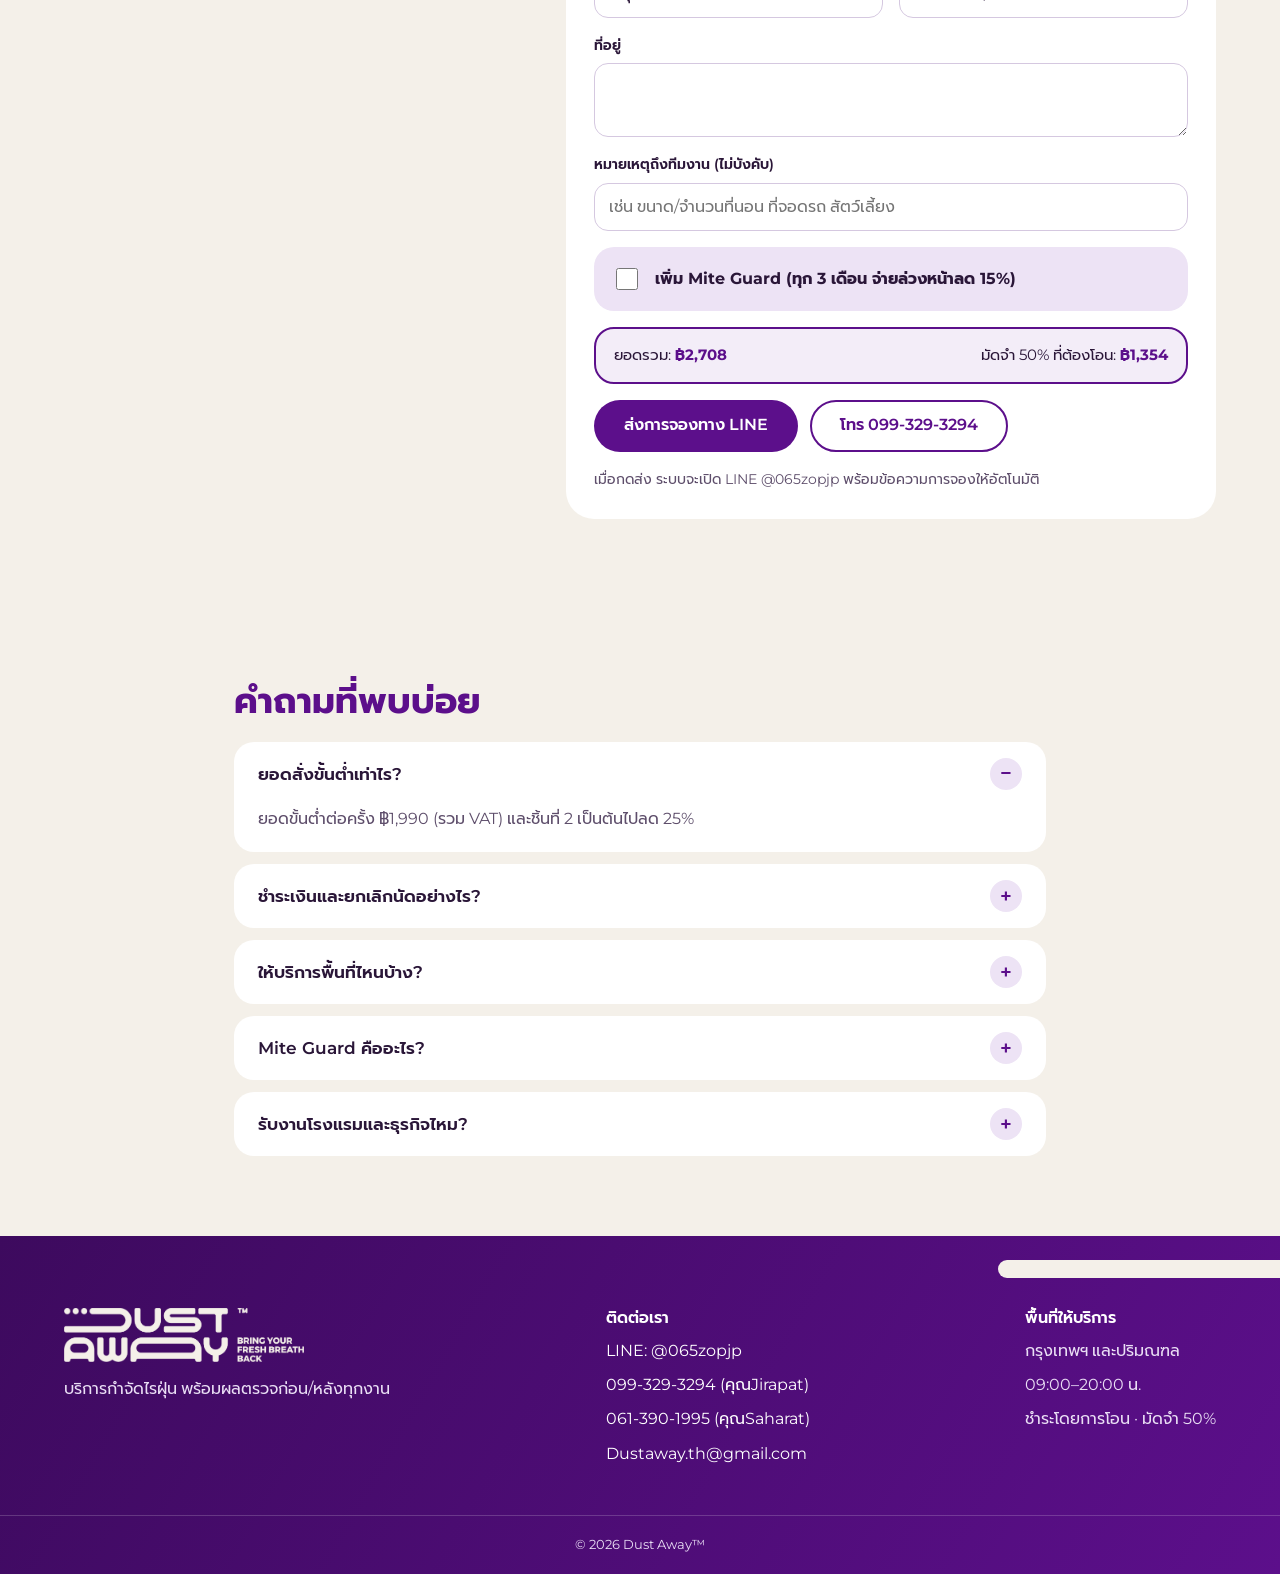
==== commit 7f7e9b49: "Update index.html revise K.mind telephone no." ====
--- a/index.html
+++ b/index.html
@@ -332,7 +332,7 @@
           <p class="form-error full" id="bk-error" role="alert" hidden></p>
           <div class="full btn-row">
             <button type="submit" class="btn btn-primary" data-en="Send booking via LINE">ส่งการจองทาง LINE</button>
-            <a class="btn btn-outline" href="tel:0993293295" data-en="Call 099-329-3295">โทร 099-329-3295</a>
+            <a class="btn btn-outline" href="tel:0993293294" data-en="Call 099-329-3294">โทร 099-329-3294</a>
           </div>
           <p class="muted small full" data-en="Pressing send opens LINE @065zopjp with your booking details filled in.">เมื่อกดส่ง ระบบจะเปิด LINE @065zopjp พร้อมข้อความการจองให้อัตโนมัติ</p>
         </form>
@@ -379,7 +379,7 @@
         <h3 data-en="Contact">ติดต่อเรา</h3>
         <ul>
           <li><a href="https://line.me/R/ti/p/@065zopjp" target="_blank" rel="noopener">LINE: @065zopjp</a></li>
-          <li><a href="tel:0993293295">099-329-3295 (<span data-en="K.">คุณ</span>Jirapat)</a></li>
+          <li><a href="tel:0993293294">099-329-3294 (<span data-en="K.">คุณ</span>Jirapat)</a></li>
           <li><a href="tel:0613901995">061-390-1995 (<span data-en="K.">คุณ</span>Saharat)</a></li>
           <li><a href="mailto:Dustaway.th@gmail.com">Dustaway.th@gmail.com</a></li>
         </ul>
--- a/css/styles.css
+++ b/css/styles.css
@@ -0,0 +1,335 @@
+/* =========================================================
+   Dust Away — Landing page styles
+   Brand: Deep Purple #5C0F8B · Off White #F4F0E9
+   Type:  Montserrat (EN) + Prompt (TH)
+   ========================================================= */
+
+:root {
+  --purple: #5C0F8B;
+  --purple-dark: #470A6D;
+  --purple-deep: #3D0A5E;
+  --purple-mid: #6E25A0;
+  --purple-end: #8A55B8;
+  --lavender: #EDE3F5;
+  --lavender-soft: #F3EDF8;
+  --on-dark-soft: #EADFF5;
+  --offwhite: #F4F0E9;
+  --white: #FFFFFF;
+  --ink: #2A1638;
+  --muted: #5E4E6B;
+  --line: #E4DCEB;
+  --input: #D5C8E0;
+  --gradient: linear-gradient(120deg, var(--purple) 0%, var(--purple-mid) 60%, var(--purple-end) 100%);
+  --radius-lg: 28px;
+  --radius: 20px;
+  --shadow: 0 18px 40px rgba(61, 10, 94, 0.16);
+  --font: 'Montserrat', 'Prompt', system-ui, -apple-system, 'Segoe UI', sans-serif;
+  --container: 1200px;
+}
+
+*, *::before, *::after { box-sizing: border-box; }
+html { scroll-behavior: smooth; scroll-padding-top: 88px; }
+@media (prefers-reduced-motion: reduce) { html { scroll-behavior: auto; } }
+
+body {
+  margin: 0;
+  font-family: var(--font);
+  font-size: 16px;
+  line-height: 1.65;
+  color: var(--ink);
+  background: var(--offwhite);
+  -webkit-font-smoothing: antialiased;
+}
+
+img { max-width: 100%; height: auto; display: block; }
+a { color: var(--purple); }
+a:hover { color: var(--purple-dark); }
+h1, h2, h3 { line-height: 1.2; margin: 0; }
+h2 { font-size: clamp(28px, 3.4vw, 36px); font-weight: 700; color: var(--purple); margin-bottom: 12px; }
+h3 { font-size: 19px; font-weight: 600; }
+p { margin: 0; }
+:focus-visible { outline: 3px solid var(--purple-end); outline-offset: 3px; border-radius: 6px; }
+
+.container { max-width: var(--container); margin: 0 auto; padding-left: 24px; padding-right: 24px; }
+.narrow { max-width: 860px; }
+.section { padding-top: 80px; padding-bottom: 80px; }
+.section-tight { padding-top: 0; padding-bottom: 80px; }
+.muted { color: var(--muted); }
+.soft { color: var(--on-dark-soft); }
+.small { font-size: 14px; display: block; }
+
+.skip-link { position: absolute; left: -9999px; top: 8px; background: var(--purple); color: #fff; padding: 8px 16px; border-radius: 999px; z-index: 100; }
+.skip-link:focus { left: 16px; }
+
+/* ---------- Brand graphic elements ---------- */
+.dots { display: inline-flex; gap: 5px; }
+.dots i { width: 9px; height: 9px; border-radius: 999px; background: currentColor; display: block; }
+.dots-lg { gap: 10px; }
+.dots-lg i { width: 22px; height: 22px; background: var(--offwhite); }
+
+.eyebrow {
+  display: flex; align-items: center; gap: 12px;
+  color: var(--purple); font-weight: 700; font-size: 13px;
+  letter-spacing: 0.12em; text-transform: uppercase; margin-bottom: 12px;
+}
+.eyebrow.light { color: var(--on-dark-soft); }
+
+/* ---------- Buttons ---------- */
+.btn {
+  display: inline-flex; align-items: center; justify-content: center; gap: 8px;
+  min-height: 52px; padding: 0 28px; border-radius: 999px;
+  font: inherit; font-weight: 600; font-size: 16px; text-decoration: none;
+  border: 2px solid transparent; cursor: pointer; transition: background .15s, color .15s, transform .15s;
+}
+.btn:active { transform: translateY(1px); }
+.btn-sm { min-height: 44px; padding: 0 22px; font-size: 15px; }
+.btn-block { width: 100%; }
+.btn-primary { background: var(--purple); color: #fff; }
+.btn-primary:hover { background: var(--purple-dark); color: #fff; }
+.btn-outline { border-color: var(--purple); color: var(--purple); background: transparent; }
+.btn-outline:hover { background: var(--lavender); }
+.btn-light { background: var(--offwhite); color: var(--purple); }
+.btn-light:hover { background: #fff; color: var(--purple-dark); }
+.btn-row { display: flex; flex-wrap: wrap; gap: 12px; }
+
+.tag { background: var(--purple); color: #fff; font-weight: 600; font-size: 15px; padding: 8px 18px; border-radius: 999px; }
+.badge { align-self: flex-start; background: var(--offwhite); color: var(--purple); font-weight: 700; font-size: 12px; letter-spacing: .08em; text-transform: uppercase; padding: 5px 12px; border-radius: 999px; }
+
+/* ---------- Header ---------- */
+.site-header {
+  position: sticky; top: 0; z-index: 50;
+  background: rgba(244, 240, 233, 0.94);
+  backdrop-filter: blur(8px); -webkit-backdrop-filter: blur(8px);
+  border-bottom: 1px solid var(--line);
+}
+.header-inner { display: flex; align-items: center; gap: 24px; padding-top: 14px; padding-bottom: 14px; }
+.logo img { height: 30px; width: auto; }
+.main-nav { display: flex; gap: 26px; flex: 1; justify-content: center; }
+.main-nav a { color: var(--ink); text-decoration: none; font-weight: 500; font-size: 15px; padding: 8px 0; }
+.main-nav a:hover { color: var(--purple); }
+.header-actions { display: flex; align-items: center; gap: 12px; }
+.lang-switch { display: flex; border: 1px solid var(--input); border-radius: 999px; padding: 3px; background: #fff; }
+.lang-switch button {
+  min-width: 44px; min-height: 36px; border: 0; border-radius: 999px; background: transparent;
+  color: var(--purple); font: inherit; font-weight: 600; font-size: 14px; cursor: pointer;
+}
+.lang-switch button[aria-pressed="true"] { background: var(--purple); color: #fff; }
+.menu-toggle { display: none; width: 44px; height: 44px; border: 0; background: none; color: var(--purple); cursor: pointer; align-items: center; justify-content: center; }
+
+/* ---------- Hero ---------- */
+.hero { display: flex; flex-wrap: wrap; gap: 48px; align-items: center; padding-top: 64px; padding-bottom: 56px; }
+.hero-copy { flex: 1 1 460px; min-width: 0; display: flex; flex-direction: column; gap: 22px; }
+.hero h1 { font-size: clamp(38px, 5vw, 62px); font-weight: 700; color: var(--purple); letter-spacing: -0.01em; }
+.lead { font-size: 19px; color: var(--muted); max-width: 540px; }
+.hero-visual { flex: 1 1 420px; min-width: 0; position: relative; }
+.hero-photo {
+  position: relative; overflow: hidden; height: 520px;
+  border-radius: 32px 32px 32px 240px; background: var(--gradient);
+  display: flex; align-items: center; justify-content: center;
+}
+.hero-photo > img:not(.hero-mark) { position: absolute; inset: 0; width: 100%; height: 100%; object-fit: cover; }
+.hero-photo .ring { position: absolute; right: -120px; top: 60px; width: 360px; height: 360px; border-radius: 999px; border: 44px solid rgba(244, 240, 233, .18); }
+.hero-photo .dots { position: absolute; left: 40px; top: 40px; }
+.hero-mark { width: 62%; max-width: 320px; opacity: .95; }
+.proof-card {
+  position: absolute; left: -24px; bottom: 36px; width: 280px;
+  background: #fff; border-radius: 22px; padding: 20px 22px; box-shadow: var(--shadow);
+  display: flex; flex-direction: column; gap: 12px;
+}
+.proof-grid { display: flex; gap: 12px; }
+.proof { flex: 1; border-radius: 12px; padding: 10px 12px; font-size: 13px; }
+.proof b { display: block; font-size: 22px; }
+.proof.before { background: var(--offwhite); color: var(--muted); }
+.proof.before b { color: var(--ink); }
+.proof.after { background: var(--lavender); color: var(--purple); }
+
+/* ---------- Cards & grids ---------- */
+.card { background: #fff; border-radius: var(--radius-lg); padding: 28px; }
+.grid-3, .grid-4 { display: grid; gap: 20px; margin-top: 28px; }
+.grid-3 { grid-template-columns: repeat(auto-fit, minmax(260px, 1fr)); }
+.grid-4 { grid-template-columns: repeat(auto-fit, minmax(240px, 1fr)); }
+.card h3 { margin: 12px 0 8px; }
+.card p { color: var(--muted); }
+.num-badge { width: 48px; height: 48px; border-radius: 999px; background: var(--purple); color: var(--offwhite); display: inline-flex; align-items: center; justify-content: center; font-weight: 700; font-size: 18px; }
+.section-head { display: flex; flex-wrap: wrap; justify-content: space-between; align-items: flex-end; gap: 16px; }
+.service { padding: 0; overflow: hidden; }
+.service .ph { height: 150px; background: linear-gradient(135deg, var(--lavender), #D9C6EC); }
+.service h3, .service p { padding: 0 22px; }
+.service p { padding-bottom: 22px; }
+
+/* ---------- Gradient band ---------- */
+.band-gradient { background: var(--gradient); color: #fff; position: relative; overflow: hidden; }
+.band-gradient h2 { color: #fff; }
+.band-gradient .container { position: relative; }
+.arc { position: absolute; right: -180px; top: -160px; width: 520px; height: 520px; border-radius: 999px; border: 70px solid var(--offwhite); }
+.pill-bar { position: absolute; left: 0; bottom: 36px; width: 38%; height: 22px; border-radius: 0 999px 999px 0; background: var(--offwhite); }
+.pill-bar.right { left: auto; right: 0; top: 24px; bottom: auto; width: 22%; height: 18px; border-radius: 999px 0 0 999px; }
+.steps { list-style: none; padding: 0; margin: 32px 0 0; display: grid; grid-template-columns: repeat(auto-fit, minmax(230px, 1fr)); gap: 20px; }
+.steps li { background: rgba(61, 10, 94, .55); border-radius: 24px; padding: 24px; display: flex; flex-direction: column; gap: 8px; }
+.steps b { font-size: 38px; color: var(--offwhite); line-height: 1; }
+.steps p { color: var(--on-dark-soft); font-size: 15px; }
+
+/* ---------- Pricing calculator ---------- */
+.calc { display: flex; flex-wrap: wrap; gap: 24px; align-items: flex-start; margin-top: 28px; }
+.calc-items { flex: 999 1 540px; min-width: 0; display: flex; flex-direction: column; gap: 4px; }
+.calc-items h3 { margin: 0 0 8px; color: var(--purple); font-size: 22px; }
+.qty-row { display: flex; flex-wrap: wrap; justify-content: space-between; align-items: center; gap: 12px; padding: 16px 0; border-top: 1px solid #ECE5F1; }
+.qty-row b { display: block; font-size: 17px; }
+.stepper { display: flex; align-items: center; gap: 8px; }
+.stepper button { width: 44px; height: 44px; border-radius: 999px; font-size: 22px; cursor: pointer; border: 2px solid var(--input); background: #fff; color: var(--purple); }
+.stepper .inc { background: var(--purple); border-color: var(--purple); color: #fff; }
+.stepper output { min-width: 32px; text-align: center; font-weight: 700; font-size: 20px; font-variant-numeric: tabular-nums; }
+.check-box { display: flex; align-items: center; gap: 14px; padding: 18px; border-radius: var(--radius); background: var(--lavender); cursor: pointer; margin-top: 12px; }
+.check-box input { width: 22px; height: 22px; accent-color: var(--purple); flex-shrink: 0; }
+.check-box b { display: block; }
+.check-box .small { color: #4A3A58; }
+.calc-summary {
+  flex: 1 1 320px; min-width: 0; color: #fff; border-radius: var(--radius-lg); padding: 28px;
+  background: linear-gradient(150deg, var(--purple-deep) 0%, var(--purple) 100%);
+  display: flex; flex-direction: column; gap: 12px; position: sticky; top: 96px;
+}
+.calc-summary h3 { font-size: 20px; }
+.line { display: flex; justify-content: space-between; gap: 12px; font-size: 15px; color: var(--on-dark-soft); }
+.line span:last-child { font-variant-numeric: tabular-nums; }
+.notice { background: rgba(255, 255, 255, .14); border-radius: 12px; padding: 10px 12px; font-size: 14px; }
+.total-row { display: flex; justify-content: space-between; align-items: baseline; border-top: 1px solid rgba(255, 255, 255, .2); padding-top: 14px; }
+.total-row b { font-size: 36px; font-variant-numeric: tabular-nums; }
+.deposit-box { background: rgba(255, 255, 255, .12); border-radius: 14px; padding: 12px 14px; display: flex; flex-direction: column; gap: 6px; font-size: 14px; }
+.deposit-box div { display: flex; justify-content: space-between; gap: 12px; }
+.deposit-box .soft { color: var(--on-dark-soft); }
+
+/* ---------- Packages ---------- */
+.pkg { display: flex; flex-direction: column; gap: 6px; }
+.pkg h3 { margin: 0; font-size: 21px; }
+.pkg .price { font-size: 36px; font-weight: 700; color: var(--purple); margin-top: 6px; }
+.pkg .btn { margin-top: auto; }
+.pkg .muted.small + .btn, .pkg .small + .btn { margin-top: 16px; }
+.pkg.featured { background: linear-gradient(150deg, var(--purple) 0%, var(--purple-end) 100%); color: #fff; box-shadow: 0 18px 40px rgba(92, 15, 139, .25); }
+.pkg.featured .price { color: #fff; }
+
+/* ---------- Mite Guard band ---------- */
+.mg-band { position: relative; background: var(--lavender); border-radius: 32px; padding: 44px; display: flex; flex-wrap: wrap; align-items: center; justify-content: space-between; gap: 24px; color: var(--ink); }
+.mg-band > div { flex: 1 1 420px; }
+.mg-band h2 { color: var(--ink); font-size: 30px; }
+.mg-band p:not(.eyebrow) { color: #4A3A58; font-size: 17px; }
+.mg-band > .dots { position: absolute; right: 40px; top: 28px; color: var(--purple); }
+.mg-band > .dots i { width: 14px; height: 14px; }
+
+/* ---------- Business ---------- */
+.band-white { background: #fff; }
+.biz { display: flex; flex-wrap: wrap; gap: 40px; align-items: flex-start; }
+.biz > div:first-child { flex: 1 1 460px; min-width: 0; }
+.biz h2 { color: var(--ink); }
+.tiers { display: grid; grid-template-columns: repeat(3, minmax(0, 1fr)); gap: 12px; margin-top: 24px; }
+.tier { background: var(--offwhite); border-radius: var(--radius); padding: 18px; display: flex; flex-direction: column; gap: 2px; }
+.tier span { font-size: 12px; font-weight: 700; letter-spacing: .1em; color: var(--muted); }
+.tier b { font-size: 30px; color: var(--purple); }
+.tier small { color: var(--muted); font-size: 13px; }
+.tier.mid { outline: 3px solid var(--purple); outline-offset: -3px; }
+.tier.top { background: linear-gradient(150deg, var(--purple), var(--purple-end)); }
+.tier.top span, .tier.top b, .tier.top small { color: #fff; }
+.estimator { flex: 1 1 380px; min-width: 0; background: var(--offwhite); display: flex; flex-direction: column; gap: 16px; }
+.estimator h3 { color: var(--purple); font-size: 22px; }
+.estimator label { font-weight: 600; }
+.estimator input[type="range"] { width: 100%; accent-color: var(--purple); }
+.seg { border: 0; padding: 0; margin: 0; display: flex; flex-wrap: wrap; gap: 8px; align-items: center; }
+.seg legend { font-weight: 600; margin-bottom: 8px; float: left; width: 100%; }
+.seg label { position: relative; }
+.seg input { position: absolute; opacity: 0; inset: 0; cursor: pointer; }
+.seg span { display: inline-flex; align-items: center; justify-content: center; min-width: 56px; min-height: 44px; border-radius: 999px; border: 2px solid var(--input); background: #fff; color: var(--purple); font-weight: 600; }
+.seg input:checked + span { background: var(--purple); border-color: var(--purple); color: #fff; }
+.seg input:focus-visible + span { outline: 3px solid var(--purple-end); outline-offset: 2px; }
+.est { margin: 0; background: #fff; border-radius: var(--radius); padding: 18px; display: flex; flex-direction: column; gap: 8px; }
+.est div { display: flex; justify-content: space-between; gap: 12px; font-size: 15px; }
+.est dd { margin: 0; font-weight: 700; font-variant-numeric: tabular-nums; }
+.est .big { border-top: 1px solid var(--line); padding-top: 10px; align-items: baseline; }
+.est .big dd { font-size: 28px; color: var(--purple); }
+
+/* ---------- Booking ---------- */
+.booking { display: flex; flex-wrap: wrap; gap: 40px; align-items: flex-start; }
+.booking-intro { flex: 1 1 340px; min-width: 0; display: flex; flex-direction: column; gap: 12px; }
+.policy { list-style: none; padding: 0; margin: 8px 0 0; display: flex; flex-direction: column; gap: 10px; }
+.policy li { position: relative; padding-left: 26px; color: var(--muted); }
+.policy li::before { content: ""; position: absolute; left: 0; top: .55em; width: 12px; height: 12px; border-radius: 999px; background: var(--purple); }
+.booking-form { flex: 1.4 1 480px; min-width: 0; display: grid; grid-template-columns: repeat(2, minmax(0, 1fr)); gap: 16px; }
+.field { display: flex; flex-direction: column; gap: 6px; min-width: 0; }
+.full { grid-column: 1 / -1; }
+.field label { font-size: 14px; font-weight: 600; }
+.field input, .field select, .field textarea {
+  width: 100%; min-height: 48px; border: 1.5px solid var(--input); border-radius: 14px;
+  padding: 10px 14px; font: inherit; color: var(--ink); background: #fff;
+}
+.field textarea { resize: vertical; }
+.field input:focus, .field select:focus, .field textarea:focus { border-color: var(--purple); outline: none; box-shadow: 0 0 0 3px rgba(92, 15, 139, .18); }
+.field [aria-invalid="true"] { border-color: #B42318; }
+.booking-form .check-box { margin-top: 0; }
+.bk-deposit { background: var(--lavender-soft); border: 2px solid var(--purple); border-radius: var(--radius); padding: 14px 18px; display: flex; flex-wrap: wrap; justify-content: space-between; gap: 8px; font-size: 15px; }
+.bk-deposit b { color: var(--purple); }
+.form-error { color: #B42318; font-weight: 600; font-size: 14px; }
+
+/* ---------- FAQ ---------- */
+.faq { display: flex; flex-direction: column; gap: 12px; margin-top: 20px; }
+.faq details { background: #fff; border-radius: var(--radius); }
+.faq summary {
+  list-style: none; cursor: pointer; display: flex; justify-content: space-between; align-items: center; gap: 16px;
+  min-height: 60px; padding: 16px 24px; font-weight: 600; font-size: 17px;
+}
+.faq summary::-webkit-details-marker { display: none; }
+.faq summary::after {
+  content: "+"; flex-shrink: 0; width: 32px; height: 32px; border-radius: 999px; background: var(--lavender);
+  color: var(--purple); display: inline-flex; align-items: center; justify-content: center; font-size: 20px;
+}
+.faq details[open] summary::after { content: "−"; }
+.faq details p { padding: 0 24px 20px; color: var(--muted); }
+
+/* ---------- Footer ---------- */
+.site-footer { position: relative; overflow: hidden; color: var(--on-dark-soft); background: linear-gradient(120deg, var(--purple-deep) 0%, var(--purple) 100%); }
+.footer-inner { position: relative; display: flex; flex-wrap: wrap; justify-content: space-between; gap: 40px; padding-top: 72px; padding-bottom: 48px; }
+.footer-brand { max-width: 360px; display: flex; flex-direction: column; gap: 14px; }
+.footer-brand img { width: 240px; }
+.site-footer h3 { color: #fff; font-size: 16px; margin-bottom: 10px; }
+.site-footer ul { list-style: none; margin: 0; padding: 0; display: flex; flex-direction: column; gap: 8px; }
+.site-footer a { color: #fff; text-decoration: none; }
+.site-footer a:hover { text-decoration: underline; color: #fff; }
+.footer-bottom { border-top: 1px solid rgba(255, 255, 255, .18); text-align: center; padding: 18px; font-size: 13px; position: relative; }
+
+.mobile-bar { display: none; }
+
+/* ---------- Responsive ---------- */
+@media (max-width: 960px) {
+  .main-nav {
+    display: none; position: absolute; top: 100%; left: 0; right: 0;
+    flex-direction: column; gap: 0; background: var(--offwhite); border-bottom: 1px solid var(--line); padding: 8px 24px 16px;
+  }
+  .main-nav.open { display: flex; }
+  .main-nav a { padding: 12px 0; font-size: 17px; border-bottom: 1px solid var(--line); }
+  .menu-toggle { display: inline-flex; }
+  .header-inner { justify-content: space-between; }
+  .calc-summary { position: static; }
+}
+
+@media (max-width: 640px) {
+  .container { padding-left: 16px; padding-right: 16px; }
+  .section { padding-top: 56px; padding-bottom: 56px; }
+  .section-tight { padding-bottom: 56px; }
+  .logo img { height: 22px; }
+  .hide-mobile { display: none; }
+  .hero { padding-top: 32px; gap: 32px; }
+  .hero-photo { height: 300px; border-radius: 24px 24px 24px 140px; }
+  .proof-card { position: relative; left: auto; bottom: auto; width: auto; margin: -40px 12px 0; }
+  .arc { width: 200px; height: 200px; border-width: 32px; right: -110px; top: -110px; }
+  .band-gradient h2 { max-width: 80%; }
+  .pill-bar { height: 14px; bottom: 20px; }
+  .mg-band { padding: 28px 22px; }
+  .mg-band > .dots { display: none; }
+  .tiers { grid-template-columns: 1fr; }
+  .booking-form { grid-template-columns: 1fr; padding: 22px; }
+  .card { padding: 22px; }
+  .mobile-bar {
+    display: flex; gap: 10px; position: fixed; left: 0; right: 0; bottom: 0; z-index: 40;
+    padding: 10px 16px calc(10px + env(safe-area-inset-bottom)); background: #fff; border-top: 1px solid var(--line);
+  }
+  .mobile-bar .btn-outline { flex: 0 0 auto; padding: 0 18px; }
+  .mobile-bar .btn-primary { flex: 1; }
+  body { padding-bottom: 76px; }
+}
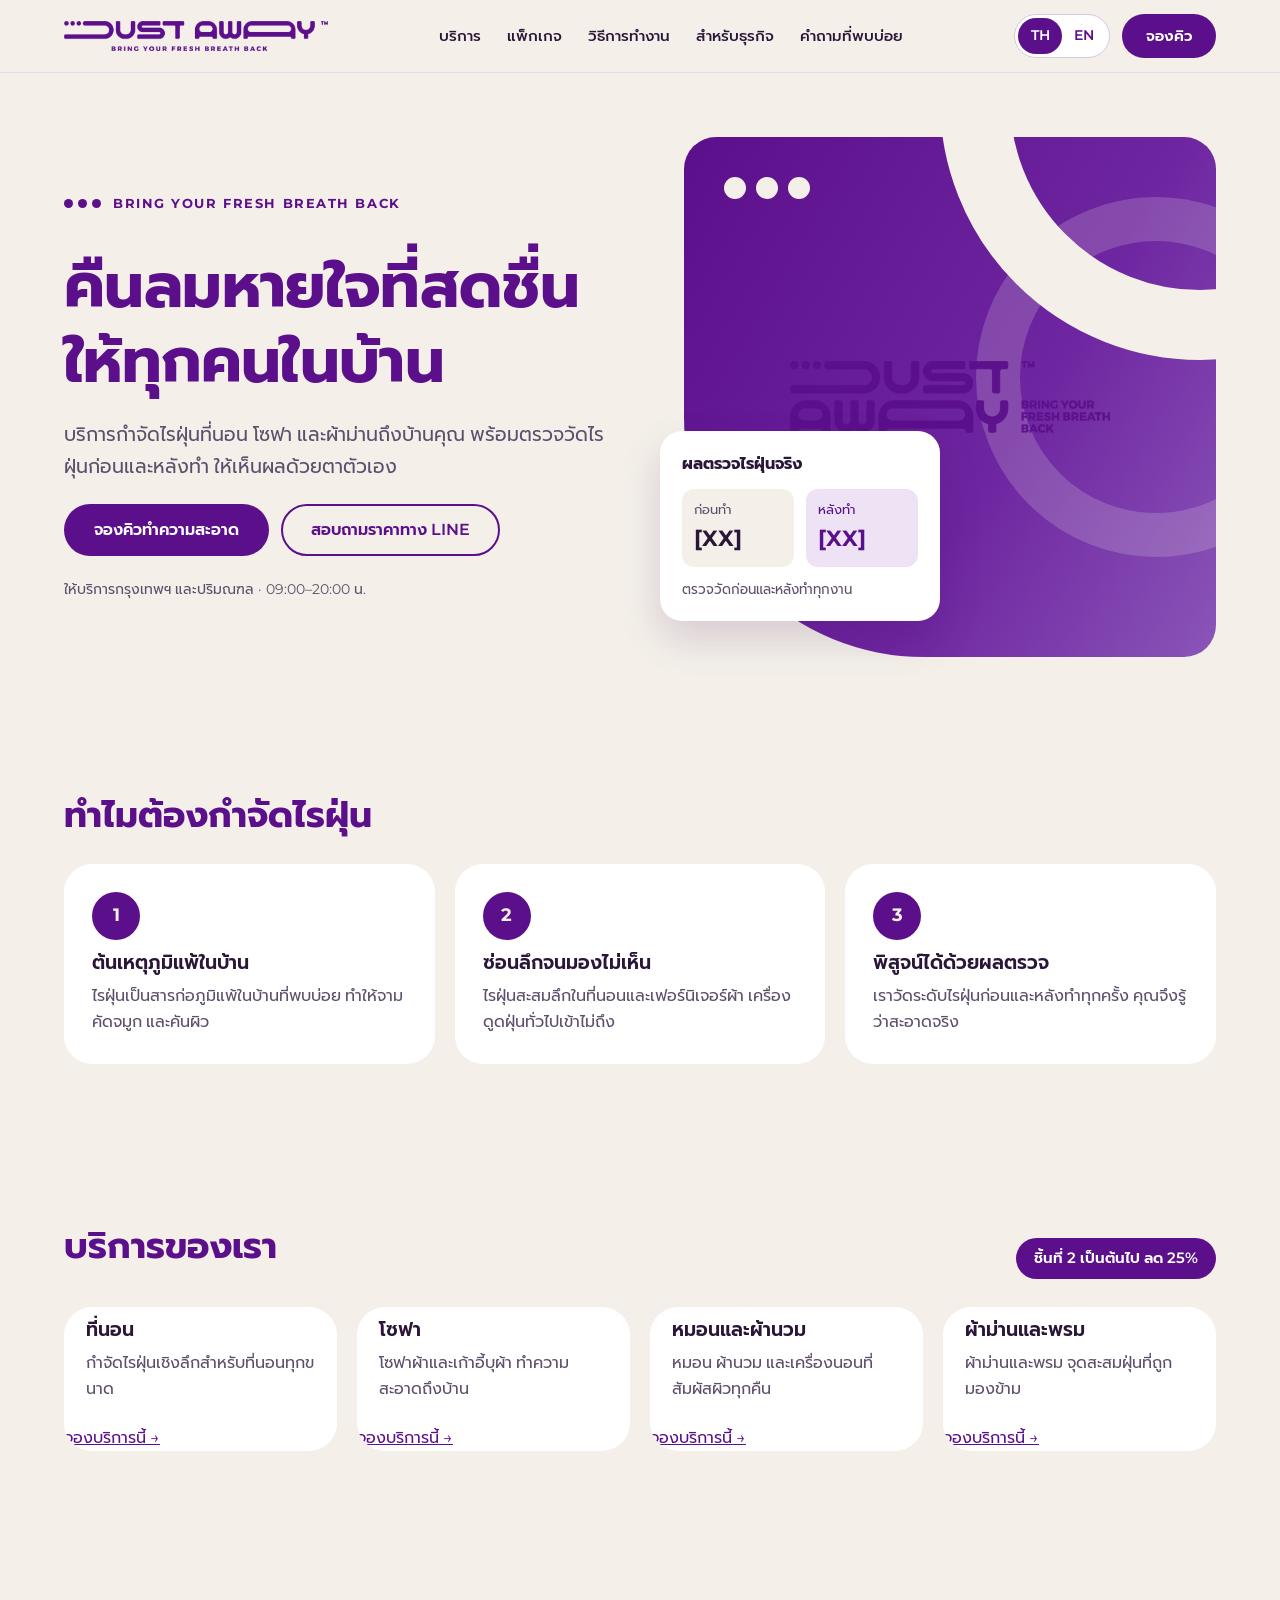
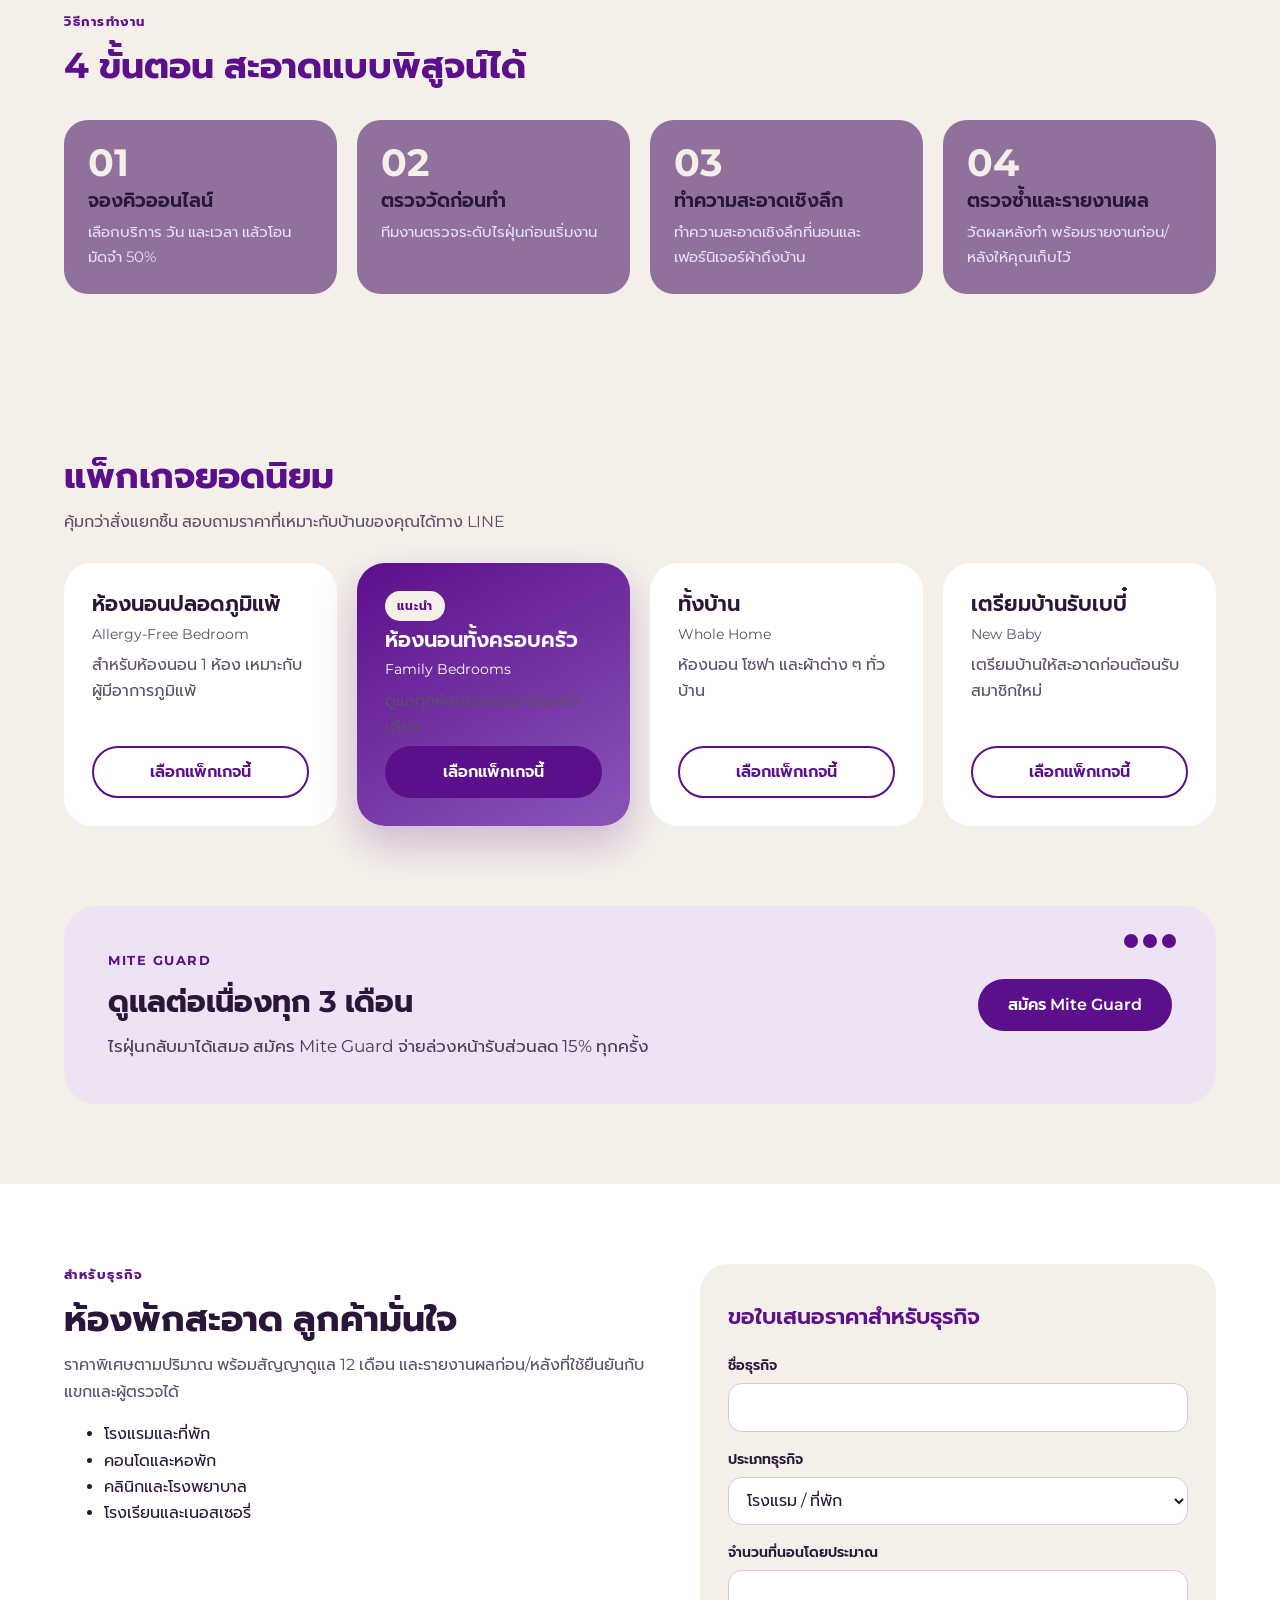
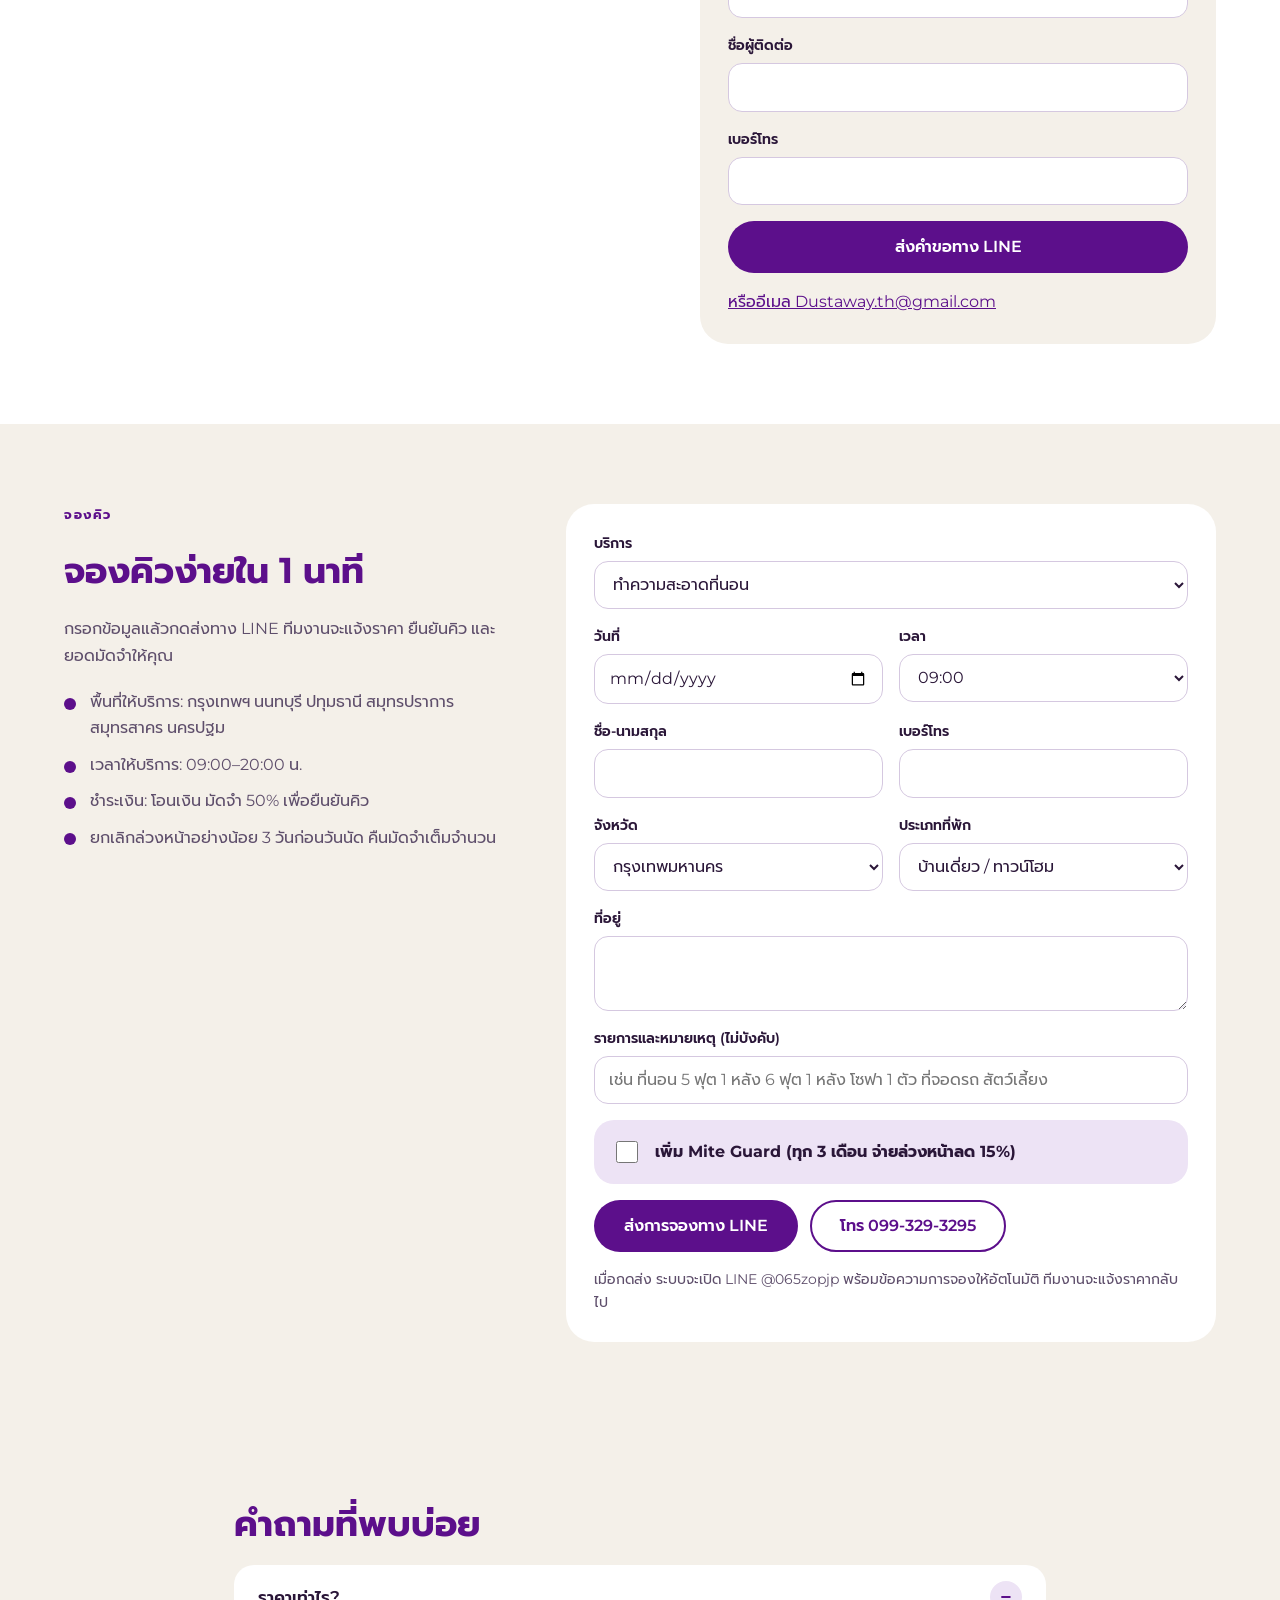
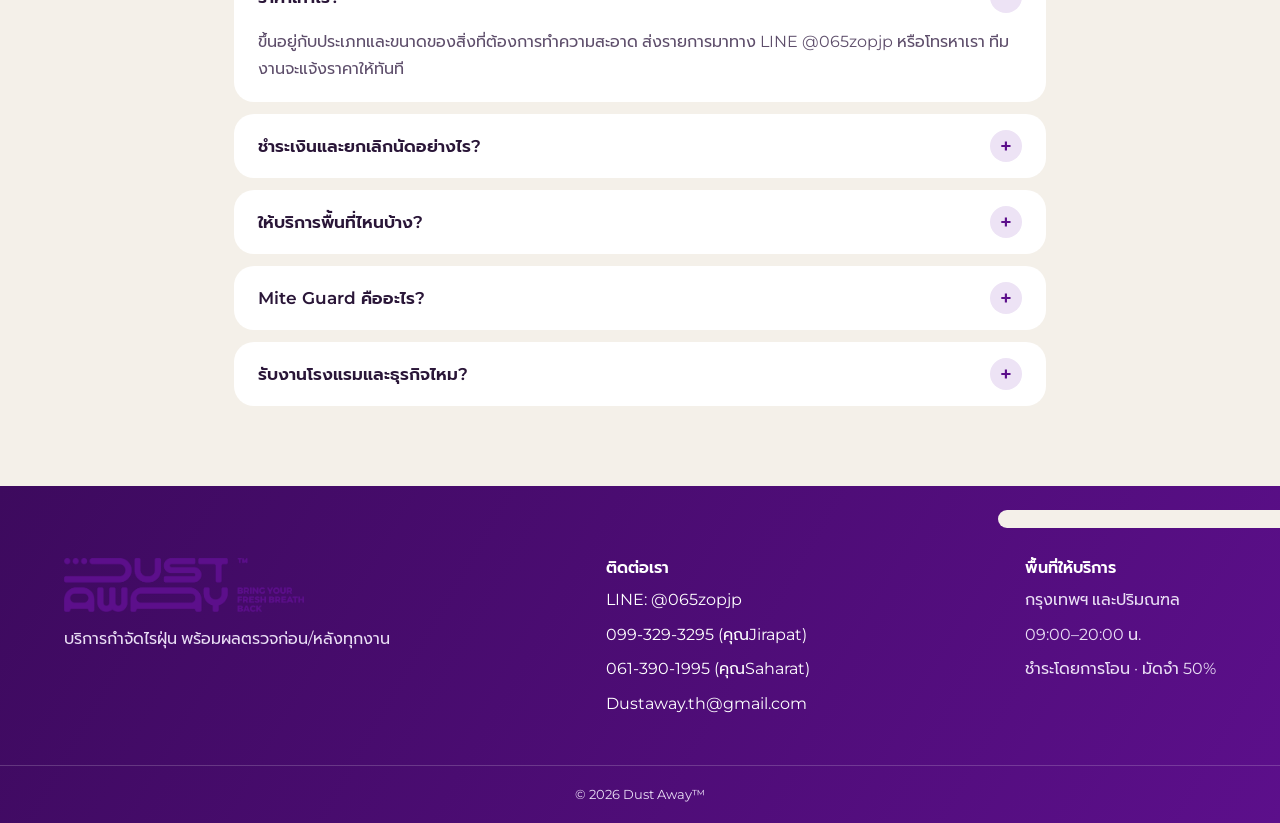
==== commit b740d651: "Add files via upload" ====
--- a/index.html
+++ b/index.html
@@ -4,8 +4,8 @@
   <meta charset="utf-8">
   <meta name="viewport" content="width=device-width, initial-scale=1">
   <title>Dust Away | บริการกำจัดไรฝุ่น ที่นอน โซฟา ผ้าม่าน กรุงเทพฯ และปริมณฑล</title>
-  <meta name="description" content="Dust Away บริการกำจัดไรฝุ่นที่นอน โซฟา ผ้าม่านถึงบ้าน พร้อมผลตรวจไรฝุ่นก่อน/หลังทุกงาน กรุงเทพฯ และปริมณฑล ทำความสะอาดที่นอนเริ่มต้น ฿1,190">
-  <meta name="theme-color" content="#5C0F8B">
+  <meta name="description" content="Dust Away บริการกำจัดไรฝุ่นที่นอน โซฟา หมอน ผ้านวม ผ้าม่าน และพรมถึงบ้าน พร้อมผลตรวจไรฝุ่นก่อน/หลังทุกงาน ให้บริการกรุงเทพฯ และปริมณฑล 09:00–20:00 น.">
+  <meta name="theme-color" content="#7E5AA8">
   <meta property="og:title" content="Dust Away — Bring your fresh breath back">
   <meta property="og:description" content="บริการกำจัดไรฝุ่น พร้อมผลตรวจก่อน/หลังทุกงาน กรุงเทพฯ และปริมณฑล">
   <meta property="og:type" content="website">
@@ -24,8 +24,7 @@
     "email": "Dustaway.th@gmail.com",
     "telephone": ["+66993293295", "+66613901995"],
     "areaServed": ["Bangkok", "Nonthaburi", "Pathum Thani", "Samut Prakan", "Samut Sakhon", "Nakhon Pathom"],
-    "openingHours": "Mo-Su 09:00-20:00",
-    "priceRange": "฿1,190 - ฿5,990"
+    "openingHours": "Mo-Su 09:00-20:00"
   }
   </script>
 </head>
@@ -40,7 +39,7 @@
       </a>
       <nav class="main-nav" id="main-nav" aria-label="Main">
         <a href="#services" data-en="Services">บริการ</a>
-        <a href="#pricing" data-en="Pricing">ราคา</a>
+        <a href="#packages" data-en="Packages">แพ็กเกจ</a>
         <a href="#how" data-en="How it works">วิธีการทำงาน</a>
         <a href="#business" data-en="For Business">สำหรับธุรกิจ</a>
         <a href="#faq" data-en="FAQ">คำถามที่พบบ่อย</a>
@@ -67,16 +66,17 @@
         <p class="lead" data-en="In-home dust-mite removal for mattresses, sofas and curtains, with a mite test before and after so you can see the result yourself.">บริการกำจัดไรฝุ่นที่นอน โซฟา และผ้าม่านถึงบ้านคุณ พร้อมตรวจวัดไรฝุ่นก่อนและหลังทำ ให้เห็นผลด้วยตาตัวเอง</p>
         <div class="btn-row">
           <a href="#booking" class="btn btn-primary" data-en="Book a cleaning">จองคิวทำความสะอาด</a>
-          <a href="#pricing" class="btn btn-outline" data-en="See prices">ดูราคา</a>
-        </div>
-        <p class="muted small" data-en="Mattress cleaning from ฿1,190 (incl. VAT) · Bangkok &amp; vicinity · 09:00–20:00">ทำความสะอาดที่นอนเริ่มต้น ฿1,190 (รวม VAT) · กรุงเทพฯ และปริมณฑล · 09:00–20:00 น.</p>
+          <a href="https://line.me/R/ti/p/@065zopjp" class="btn btn-outline" target="_blank" rel="noopener" data-en="Ask for a price on LINE">สอบถามราคาทาง LINE</a>
+        </div>
+        <p class="muted small" data-en="Bangkok &amp; vicinity · Daily 09:00–20:00">ให้บริการกรุงเทพฯ และปริมณฑล · 09:00–20:00 น.</p>
       </div>
       <div class="hero-visual">
-        <div class="hero-photo" role="img" aria-label="Dust Away">
-          <!-- แทนที่ด้วยภาพจริง: <img src="assets/hero.jpg" alt="..."> -->
+        <div class="hero-photo">
+          <!-- Hero photo: upload assets/hero.jpg (landscape, about 1200×1000 px) -->
+          <img src="assets/hero.jpg" alt="ทีมงาน Dust Away ทำความสะอาดที่นอน" class="photo" onerror="this.remove()">
           <span class="ring" aria-hidden="true"></span>
           <span class="dots dots-lg" aria-hidden="true"><i></i><i></i><i></i></span>
-          <img src="assets/logo-stacked-white.png" alt="" class="hero-mark" aria-hidden="true">
+          <img src="assets/logo-stacked-purple.png" alt="" class="hero-mark" aria-hidden="true">
         </div>
         <div class="proof-card">
           <strong data-en="Real mite test result">ผลตรวจไรฝุ่นจริง</strong>
@@ -111,12 +111,62 @@
       </div>
     </section>
 
+    <!-- ============ SERVICES (with photos) ============ -->
+    <section id="services" class="section container">
+      <div class="section-head">
+        <h2 data-en="Our services">บริการของเรา</h2>
+        <span class="tag" data-en="25% off from the 2nd item">ชิ้นที่ 2 เป็นต้นไป ลด 25%</span>
+      </div>
+      <div class="grid-4">
+        <article class="card service">
+          <div class="service-photo">
+            <img src="assets/services/mattress.jpg" alt="ทำความสะอาดที่นอน" loading="lazy" onerror="this.remove()">
+          </div>
+          <div class="service-body">
+            <h3 data-en="Mattresses">ที่นอน</h3>
+            <p data-en="Deep dust-mite removal for every mattress size.">กำจัดไรฝุ่นเชิงลึกสำหรับที่นอนทุกขนาด</p>
+            <a href="#booking" class="text-link" data-service="mattress" data-en="Book this service →">จองบริการนี้ →</a>
+          </div>
+        </article>
+        <article class="card service">
+          <div class="service-photo">
+            <img src="assets/services/sofa.jpg" alt="ทำความสะอาดโซฟา" loading="lazy" onerror="this.remove()">
+          </div>
+          <div class="service-body">
+            <h3 data-en="Sofas">โซฟา</h3>
+            <p data-en="Fabric sofas and armchairs, cleaned at your home.">โซฟาผ้าและเก้าอี้บุผ้า ทำความสะอาดถึงบ้าน</p>
+            <a href="#booking" class="text-link" data-service="sofa" data-en="Book this service →">จองบริการนี้ →</a>
+          </div>
+        </article>
+        <article class="card service">
+          <div class="service-photo">
+            <img src="assets/services/pillow-duvet.jpg" alt="ทำความสะอาดหมอนและผ้านวม" loading="lazy" onerror="this.remove()">
+          </div>
+          <div class="service-body">
+            <h3 data-en="Pillows &amp; duvets">หมอนและผ้านวม</h3>
+            <p data-en="Pillows, duvets and bedding that touch your skin every night.">หมอน ผ้านวม และเครื่องนอนที่สัมผัสผิวทุกคืน</p>
+            <a href="#booking" class="text-link" data-service="pillow" data-en="Book this service →">จองบริการนี้ →</a>
+          </div>
+        </article>
+        <article class="card service">
+          <div class="service-photo">
+            <img src="assets/services/curtain-rug.jpg" alt="ทำความสะอาดผ้าม่านและพรม" loading="lazy" onerror="this.remove()">
+          </div>
+          <div class="service-body">
+            <h3 data-en="Curtains &amp; rugs">ผ้าม่านและพรม</h3>
+            <p data-en="Curtains and rugs, where dust settles every day.">ผ้าม่านและพรม จุดสะสมฝุ่นที่ถูกมองข้าม</p>
+            <a href="#booking" class="text-link" data-service="curtain" data-en="Book this service →">จองบริการนี้ →</a>
+          </div>
+        </article>
+      </div>
+    </section>
+
     <!-- ============ HOW ============ -->
-    <section id="how" class="band-gradient">
+    <section id="how" class="band-soft">
       <span class="arc" aria-hidden="true"></span>
       <span class="pill-bar" aria-hidden="true"></span>
       <div class="container section">
-        <p class="eyebrow light" data-en="How it works">วิธีการทำงาน</p>
+        <p class="eyebrow" data-en="How it works">วิธีการทำงาน</p>
         <h2 data-en="4 steps to a proven clean">4 ขั้นตอน สะอาดแบบพิสูจน์ได้</h2>
         <ol class="steps">
           <li><b>01</b><h3 data-en="Book online">จองคิวออนไลน์</h3><p data-en="Pick a service, date and time, then transfer a 50% deposit.">เลือกบริการ วัน และเวลา แล้วโอนมัดจำ 50%</p></li>
@@ -127,83 +177,31 @@
       </div>
     </section>
 
-    <!-- ============ SERVICES ============ -->
-    <section id="services" class="section container">
-      <div class="section-head">
-        <h2 data-en="Our services">บริการของเรา</h2>
-        <span class="tag" data-en="25% off from the 2nd item">ชิ้นที่ 2 เป็นต้นไป ลด 25%</span>
-      </div>
-      <div class="grid-4">
-        <article class="card service"><div class="ph" aria-hidden="true"></div><h3 data-en="Mattresses">ที่นอน</h3><p data-en="From ฿1,190">เริ่มต้น ฿1,190</p></article>
-        <article class="card service"><div class="ph" aria-hidden="true"></div><h3 data-en="Sofas">โซฟา</h3><p data-en="Ask for a quote">สอบถามราคา</p></article>
-        <article class="card service"><div class="ph" aria-hidden="true"></div><h3 data-en="Pillows &amp; duvets">หมอนและผ้านวม</h3><p data-en="Ask for a quote">สอบถามราคา</p></article>
-        <article class="card service"><div class="ph" aria-hidden="true"></div><h3 data-en="Curtains &amp; rugs">ผ้าม่านและพรม</h3><p data-en="Ask for a quote">สอบถามราคา</p></article>
-      </div>
-    </section>
-
-    <!-- ============ PRICING CALCULATOR ============ -->
-    <section id="pricing" class="section container">
-      <h2 data-en="Clear prices, no hidden costs">ราคาชัดเจน ไม่มีค่าใช้จ่ายแอบแฝง</h2>
-      <p class="muted" data-en="All prices include VAT · Minimum order ฿1,990 · 25% off from the 2nd item">ราคาทั้งหมดรวม VAT แล้ว · ยอดขั้นต่ำต่อครั้ง ฿1,990 · ชิ้นที่ 2 เป็นต้นไป ลด 25%</p>
-      <div class="calc">
-        <div class="card calc-items">
-          <h3 data-en="Mattress cleaning">ทำความสะอาดที่นอน</h3>
-          <div class="qty-row" data-size="s35" data-price="1190">
-            <div><b data-en="Mattress 3.5 ft">ที่นอน 3.5 ฟุต</b><span class="muted small" data-en="฿1,190 / item">฿1,190 / ชิ้น</span></div>
-            <div class="stepper"><button type="button" class="dec" aria-label="−">−</button><output aria-live="polite">0</output><button type="button" class="inc" aria-label="+">+</button></div>
-          </div>
-          <div class="qty-row" data-size="s5" data-price="1490">
-            <div><b data-en="Mattress 5 ft">ที่นอน 5 ฟุต</b><span class="muted small" data-en="฿1,490 / item">฿1,490 / ชิ้น</span></div>
-            <div class="stepper"><button type="button" class="dec" aria-label="−">−</button><output aria-live="polite">1</output><button type="button" class="inc" aria-label="+">+</button></div>
-          </div>
-          <div class="qty-row" data-size="s6" data-price="1590">
-            <div><b data-en="Mattress 6 ft">ที่นอน 6 ฟุต</b><span class="muted small" data-en="฿1,590 / item">฿1,590 / ชิ้น</span></div>
-            <div class="stepper"><button type="button" class="dec" aria-label="−">−</button><output aria-live="polite">1</output><button type="button" class="inc" aria-label="+">+</button></div>
-          </div>
-          <label class="check-box">
-            <input type="checkbox" id="calc-mg">
-            <span><b data-en="Add Mite Guard · repeat every 3 months">สมัคร Mite Guard · ทำซ้ำทุก 3 เดือน</b><span class="small" data-en="Prepay and save an extra 15% every visit">จ่ายล่วงหน้า รับส่วนลดเพิ่ม 15% ทุกรอบ</span></span>
-          </label>
-        </div>
-        <aside class="calc-summary" aria-label="Summary">
-          <h3 data-en="Price summary">สรุปราคา</h3>
-          <div id="calc-lines"></div>
-          <p id="calc-min" class="notice" hidden></p>
-          <div class="total-row"><span id="calc-total-label"></span><b id="calc-total">฿0</b></div>
-          <div class="deposit-box">
-            <div><span data-en="50% deposit (transfer)">มัดจำ 50% (โอน)</span><b id="calc-deposit">฿0</b></div>
-            <div class="soft"><span data-en="Balance on completion">ชำระเมื่องานเสร็จ</span><span id="calc-balance">฿0</span></div>
-          </div>
-          <a href="#booking" class="btn btn-light btn-block" id="calc-book" data-en="Book at this price">จองคิวด้วยราคานี้</a>
-        </aside>
-      </div>
-    </section>
-
-    <!-- ============ PACKAGES ============ -->
+    <!-- ============ PACKAGES (no prices) ============ -->
     <section id="packages" class="section container">
       <h2 data-en="Popular packages">แพ็กเกจยอดนิยม</h2>
-      <p class="muted" data-en="Better value than single items. Choose by home size.">คุ้มกว่าสั่งแยกชิ้น เลือกตามขนาดบ้านของคุณ</p>
+      <p class="muted" data-en="Better value than single items. Ask us on LINE for the price that fits your home.">คุ้มกว่าสั่งแยกชิ้น สอบถามราคาที่เหมาะกับบ้านของคุณได้ทาง LINE</p>
       <div class="grid-4">
         <article class="card pkg">
           <h3 data-en="Allergy-Free Bedroom">ห้องนอนปลอดภูมิแพ้</h3><span class="muted small">Allergy-Free Bedroom</span>
-          <div class="price">฿2,290</div><span class="muted small" data-en="VAT included">รวม VAT แล้ว</span>
-          <a href="#booking" class="btn btn-outline btn-block" data-pkg="allergy" data-en="Choose">เลือกแพ็กเกจนี้</a>
+          <p data-en="For one bedroom, ideal for allergy sufferers.">สำหรับห้องนอน 1 ห้อง เหมาะกับผู้มีอาการภูมิแพ้</p>
+          <a href="#booking" class="btn btn-outline btn-block" data-service="allergy" data-en="Choose this package">เลือกแพ็กเกจนี้</a>
         </article>
         <article class="card pkg featured">
           <span class="badge" data-en="Recommended">แนะนำ</span>
-          <h3 data-en="Family Bedrooms">ห้องนอนทั้งครอบครัว</h3><span class="small soft">Family Bedrooms</span>
-          <div class="price">฿3,490</div><span class="small soft" data-en="VAT included">รวม VAT แล้ว</span>
-          <a href="#booking" class="btn btn-light btn-block" data-pkg="family" data-en="Choose">เลือกแพ็กเกจนี้</a>
+          <h3 data-en="Family Bedrooms">ห้องนอนทั้งครอบครัว</h3><span class="small">Family Bedrooms</span>
+          <p data-en="Every bedroom in the house, in one visit.">ดูแลทุกห้องนอนในบ้านในครั้งเดียว</p>
+          <a href="#booking" class="btn btn-primary btn-block" data-service="family" data-en="Choose this package">เลือกแพ็กเกจนี้</a>
         </article>
         <article class="card pkg">
           <h3 data-en="Whole Home">ทั้งบ้าน</h3><span class="muted small">Whole Home</span>
-          <div class="price">฿4,990</div><span class="muted small" data-en="VAT included">รวม VAT แล้ว</span>
-          <a href="#booking" class="btn btn-outline btn-block" data-pkg="home" data-en="Choose">เลือกแพ็กเกจนี้</a>
+          <p data-en="Bedrooms plus sofas and fabrics around the home.">ห้องนอน โซฟา และผ้าต่าง ๆ ทั่วบ้าน</p>
+          <a href="#booking" class="btn btn-outline btn-block" data-service="home" data-en="Choose this package">เลือกแพ็กเกจนี้</a>
         </article>
         <article class="card pkg">
           <h3 data-en="New Baby">เตรียมบ้านรับเบบี๋</h3><span class="muted small">New Baby</span>
-          <div class="price">฿5,990</div><span class="muted small" data-en="VAT included">รวม VAT แล้ว</span>
-          <a href="#booking" class="btn btn-outline btn-block" data-pkg="baby" data-en="Choose">เลือกแพ็กเกจนี้</a>
+          <p data-en="Get the home ready before your newborn arrives.">เตรียมบ้านให้สะอาดก่อนต้อนรับสมาชิกใหม่</p>
+          <a href="#booking" class="btn btn-outline btn-block" data-service="baby" data-en="Choose this package">เลือกแพ็กเกจนี้</a>
         </article>
       </div>
     </section>
@@ -221,36 +219,52 @@
       </div>
     </section>
 
-    <!-- ============ BUSINESS ============ -->
+    <!-- ============ BUSINESS (no prices) ============ -->
     <section id="business" class="band-white">
       <div class="container section biz">
         <div>
           <p class="eyebrow" data-en="For business">สำหรับธุรกิจ</p>
           <h2 data-en="Clean rooms, confident guests">ห้องพักสะอาด ลูกค้ามั่นใจ</h2>
-          <p class="muted" data-en="Volume pricing on a 12-month contract, with before/after reports you can show guests and inspectors. Prices per mattress per visit, ex-VAT.">สัญญาดูแล 12 เดือน ราคาตามปริมาณ พร้อมรายงานผลก่อน/หลังที่ใช้ยืนยันกับแขกและผู้ตรวจได้ ราคาต่อที่นอนต่อรอบ ไม่รวม VAT</p>
-          <div class="tiers">
-            <div class="tier"><span>STARTER</span><b>฿890</b><small data-en="10–49 mattresses">10–49 ที่นอน</small></div>
-            <div class="tier mid"><span>GROWTH</span><b>฿790</b><small data-en="50–199 mattresses">50–199 ที่นอน</small></div>
-            <div class="tier top"><span>ENTERPRISE</span><b>฿690</b><small data-en="200+ mattresses">200 ที่นอนขึ้นไป</small></div>
-          </div>
-        </div>
-        <div class="card estimator">
-          <h3 data-en="Quick estimate">คำนวณราคาเบื้องต้น</h3>
-          <label for="biz-units"><span data-en="Number of mattresses">จำนวนที่นอน</span>: <b id="biz-units-out">80</b></label>
-          <input type="range" id="biz-units" min="10" max="400" step="5" value="80">
-          <fieldset class="seg">
-            <legend data-en="Visits per year">จำนวนรอบต่อปี</legend>
-            <label><input type="radio" name="cycles" value="1"><span>1</span></label>
-            <label><input type="radio" name="cycles" value="2" checked><span>2</span></label>
-            <label><input type="radio" name="cycles" value="4"><span>4</span></label>
-          </fieldset>
-          <dl class="est">
-            <div><dt data-en="Tier">ระดับราคา</dt><dd id="biz-tier">Growth</dd></div>
-            <div><dt data-en="Per mattress / visit">ราคาต่อที่นอน / รอบ</dt><dd id="biz-unit">฿790</dd></div>
-            <div class="big"><dt data-en="Estimated per year (ex-VAT)">ประมาณการต่อปี (ไม่รวม VAT)</dt><dd id="biz-annual">฿126,400</dd></div>
-          </dl>
-          <a class="btn btn-primary btn-block" id="biz-quote" href="mailto:Dustaway.th@gmail.com" data-en="Request a formal quote">ขอใบเสนอราคาอย่างเป็นทางการ</a>
-        </div>
+          <p class="muted" data-en="Special volume pricing on a 12-month care contract, with before/after reports you can show guests and inspectors.">ราคาพิเศษตามปริมาณ พร้อมสัญญาดูแล 12 เดือน และรายงานผลก่อน/หลังที่ใช้ยืนยันกับแขกและผู้ตรวจได้</p>
+          <ul class="biz-list">
+            <li data-en="Hotels &amp; stays">โรงแรมและที่พัก</li>
+            <li data-en="Condos &amp; dorms">คอนโดและหอพัก</li>
+            <li data-en="Clinics &amp; hospitals">คลินิกและโรงพยาบาล</li>
+            <li data-en="Schools &amp; nurseries">โรงเรียนและเนอสเซอรี่</li>
+          </ul>
+        </div>
+        <form id="biz-form" class="card estimator" novalidate>
+          <h3 data-en="Request a business quote">ขอใบเสนอราคาสำหรับธุรกิจ</h3>
+          <div class="field">
+            <label for="bz-name" data-en="Business name">ชื่อธุรกิจ</label>
+            <input type="text" id="bz-name" name="business" required>
+          </div>
+          <div class="field">
+            <label for="bz-type" data-en="Business type">ประเภทธุรกิจ</label>
+            <select id="bz-type" name="type">
+              <option data-en="Hotel / stay">โรงแรม / ที่พัก</option>
+              <option data-en="Condo / dorm">คอนโด / หอพัก</option>
+              <option data-en="Clinic / hospital">คลินิก / โรงพยาบาล</option>
+              <option data-en="School / nursery">โรงเรียน / เนอสเซอรี่</option>
+              <option data-en="Other">อื่น ๆ</option>
+            </select>
+          </div>
+          <div class="field">
+            <label for="bz-units" data-en="Number of mattresses (approx.)">จำนวนที่นอนโดยประมาณ</label>
+            <input type="number" id="bz-units" name="units" min="1" inputmode="numeric" required>
+          </div>
+          <div class="field">
+            <label for="bz-contact" data-en="Contact name">ชื่อผู้ติดต่อ</label>
+            <input type="text" id="bz-contact" name="contact" autocomplete="name" required>
+          </div>
+          <div class="field">
+            <label for="bz-phone" data-en="Phone">เบอร์โทร</label>
+            <input type="tel" id="bz-phone" name="phone" autocomplete="tel" required>
+          </div>
+          <p class="form-error" id="bz-error" role="alert" hidden></p>
+          <button type="submit" class="btn btn-primary btn-block" data-en="Send request via LINE">ส่งคำขอทาง LINE</button>
+          <a class="text-link center" href="mailto:Dustaway.th@gmail.com" data-en="Or email Dustaway.th@gmail.com">หรืออีเมล Dustaway.th@gmail.com</a>
+        </form>
       </div>
     </section>
 
@@ -260,7 +274,7 @@
         <div class="booking-intro">
           <p class="eyebrow" data-en="Book a cleaning">จองคิว</p>
           <h2 data-en="Book in 1 minute">จองคิวง่ายใน 1 นาที</h2>
-          <p class="muted" data-en="Fill in the form and send it to us on LINE. Our team will confirm the slot and the deposit amount.">กรอกข้อมูลแล้วกดส่งทาง LINE ทีมงานจะยืนยันคิวและยอดมัดจำให้คุณ</p>
+          <p class="muted" data-en="Fill in the form and send it to us on LINE. Our team will reply with the price, confirm your slot and the deposit.">กรอกข้อมูลแล้วกดส่งทาง LINE ทีมงานจะแจ้งราคา ยืนยันคิว และยอดมัดจำให้คุณ</p>
           <ul class="policy">
             <li data-en="Service area: Bangkok, Nonthaburi, Pathum Thani, Samut Prakan, Samut Sakhon, Nakhon Pathom">พื้นที่ให้บริการ: กรุงเทพฯ นนทบุรี ปทุมธานี สมุทรปราการ สมุทรสาคร นครปฐม</li>
             <li data-en="Hours: 09:00–20:00">เวลาให้บริการ: 09:00–20:00 น.</li>
@@ -272,12 +286,14 @@
           <div class="field full">
             <label for="bk-service" data-en="Service">บริการ</label>
             <select id="bk-service" name="service" required>
-              <option value="mattress" data-price="0" data-en="Mattress cleaning (per item, from ฿1,190)">ทำความสะอาดที่นอน (ต่อชิ้น เริ่มต้น ฿1,190)</option>
-              <option value="allergy" data-price="2290" data-en="Allergy-Free Bedroom — ฿2,290">ห้องนอนปลอดภูมิแพ้ — ฿2,290</option>
-              <option value="family" data-price="3490" data-en="Family Bedrooms — ฿3,490">ห้องนอนทั้งครอบครัว — ฿3,490</option>
-              <option value="home" data-price="4990" data-en="Whole Home — ฿4,990">ทั้งบ้าน — ฿4,990</option>
-              <option value="baby" data-price="5990" data-en="New Baby — ฿5,990">เตรียมบ้านรับเบบี๋ — ฿5,990</option>
-              <option value="other" data-price="0" data-en="Sofa / curtains / other (ask for a quote)">โซฟา / ผ้าม่าน / อื่น ๆ (สอบถามราคา)</option>
+              <option value="mattress" data-en="Mattress cleaning">ทำความสะอาดที่นอน</option>
+              <option value="sofa" data-en="Sofa cleaning">ทำความสะอาดโซฟา</option>
+              <option value="pillow" data-en="Pillows &amp; duvets">หมอนและผ้านวม</option>
+              <option value="curtain" data-en="Curtains &amp; rugs">ผ้าม่านและพรม</option>
+              <option value="allergy" data-en="Package: Allergy-Free Bedroom">แพ็กเกจ: ห้องนอนปลอดภูมิแพ้</option>
+              <option value="family" data-en="Package: Family Bedrooms">แพ็กเกจ: ห้องนอนทั้งครอบครัว</option>
+              <option value="home" data-en="Package: Whole Home">แพ็กเกจ: ทั้งบ้าน</option>
+              <option value="baby" data-en="Package: New Baby">แพ็กเกจ: เตรียมบ้านรับเบบี๋</option>
             </select>
           </div>
           <div class="field">
@@ -321,20 +337,19 @@
             <textarea id="bk-address" name="address" rows="2" autocomplete="street-address" required></textarea>
           </div>
           <div class="field full">
-            <label for="bk-note" data-en="Note to our team (optional)">หมายเหตุถึงทีมงาน (ไม่บังคับ)</label>
-            <input type="text" id="bk-note" name="note" data-en-placeholder="e.g. mattress sizes, parking, pets" placeholder="เช่น ขนาด/จำนวนที่นอน ที่จอดรถ สัตว์เลี้ยง">
+            <label for="bk-note" data-en="Items and notes (optional)">รายการและหมายเหตุ (ไม่บังคับ)</label>
+            <input type="text" id="bk-note" name="note" data-en-placeholder="e.g. 2 mattresses (5 ft, 6 ft), 1 sofa, parking, pets" placeholder="เช่น ที่นอน 5 ฟุต 1 หลัง 6 ฟุต 1 หลัง โซฟา 1 ตัว ที่จอดรถ สัตว์เลี้ยง">
           </div>
           <label class="check-box full">
             <input type="checkbox" id="bk-mg" name="miteguard">
             <span><b data-en="Add Mite Guard (every 3 months, 15% off prepaid)">เพิ่ม Mite Guard (ทุก 3 เดือน จ่ายล่วงหน้าลด 15%)</b></span>
           </label>
-          <div class="full bk-deposit" id="bk-deposit" hidden></div>
           <p class="form-error full" id="bk-error" role="alert" hidden></p>
           <div class="full btn-row">
             <button type="submit" class="btn btn-primary" data-en="Send booking via LINE">ส่งการจองทาง LINE</button>
-            <a class="btn btn-outline" href="tel:0993293294" data-en="Call 099-329-3294">โทร 099-329-3294</a>
-          </div>
-          <p class="muted small full" data-en="Pressing send opens LINE @065zopjp with your booking details filled in.">เมื่อกดส่ง ระบบจะเปิด LINE @065zopjp พร้อมข้อความการจองให้อัตโนมัติ</p>
+            <a class="btn btn-outline" href="tel:0993293295" data-en="Call 099-329-3295">โทร 099-329-3295</a>
+          </div>
+          <p class="muted small full" data-en="Pressing send opens LINE @065zopjp with your booking details filled in. Our team will reply with the price.">เมื่อกดส่ง ระบบจะเปิด LINE @065zopjp พร้อมข้อความการจองให้อัตโนมัติ ทีมงานจะแจ้งราคากลับไป</p>
         </form>
       </div>
     </section>
@@ -344,8 +359,8 @@
       <h2 data-en="Frequently asked questions">คำถามที่พบบ่อย</h2>
       <div class="faq">
         <details open>
-          <summary data-en="Is there a minimum order?">ยอดสั่งขั้นต่ำเท่าไร?</summary>
-          <p data-en="The minimum order is ฿1,990 (incl. VAT), and every item from the 2nd one is 25% off.">ยอดขั้นต่ำต่อครั้ง ฿1,990 (รวม VAT) และชิ้นที่ 2 เป็นต้นไปลด 25%</p>
+          <summary data-en="How much does it cost?">ราคาเท่าไร?</summary>
+          <p data-en="It depends on the items and their size. Send us your list on LINE @065zopjp or call us, and we'll reply with a price right away.">ขึ้นอยู่กับประเภทและขนาดของสิ่งที่ต้องการทำความสะอาด ส่งรายการมาทาง LINE @065zopjp หรือโทรหาเรา ทีมงานจะแจ้งราคาให้ทันที</p>
         </details>
         <details>
           <summary data-en="How do payment and cancellation work?">ชำระเงินและยกเลิกนัดอย่างไร?</summary>
@@ -361,7 +376,7 @@
         </details>
         <details>
           <summary data-en="Do you serve hotels and businesses?">รับงานโรงแรมและธุรกิจไหม?</summary>
-          <p data-en="Yes. Business pricing starts at ฿690 per mattress (ex-VAT) for 200+ units on a 12-month contract. Contact us for a formal quote.">รับ ราคาธุรกิจเริ่มต้น ฿690 ต่อที่นอน (ไม่รวม VAT) สำหรับ 200 ชิ้นขึ้นไป สัญญา 12 เดือน ติดต่อขอใบเสนอราคาได้เลย</p>
+          <p data-en="Yes. We offer special volume pricing on a 12-month contract. Fill in the business form above for a formal quote.">รับ เรามีราคาพิเศษตามปริมาณพร้อมสัญญา 12 เดือน กรอกแบบฟอร์มธุรกิจด้านบนเพื่อขอใบเสนอราคาได้เลย</p>
         </details>
       </div>
     </section>
@@ -372,14 +387,14 @@
     <span class="pill-bar right" aria-hidden="true"></span>
     <div class="container footer-inner">
       <div class="footer-brand">
-        <img src="assets/logo-stacked-white.png" alt="Dust Away — Bring your fresh breath back" width="240" height="54">
+        <img src="assets/logo-stacked-purple.png" alt="Dust Away — Bring your fresh breath back" width="240" height="54">
         <p data-en="Dust-mite removal with a before/after test on every job.">บริการกำจัดไรฝุ่น พร้อมผลตรวจก่อน/หลังทุกงาน</p>
       </div>
       <div>
         <h3 data-en="Contact">ติดต่อเรา</h3>
         <ul>
           <li><a href="https://line.me/R/ti/p/@065zopjp" target="_blank" rel="noopener">LINE: @065zopjp</a></li>
-          <li><a href="tel:0993293294">099-329-3294 (<span data-en="K.">คุณ</span>Jirapat)</a></li>
+          <li><a href="tel:0993293295">099-329-3295 (<span data-en="K.">คุณ</span>Jirapat)</a></li>
           <li><a href="tel:0613901995">061-390-1995 (<span data-en="K.">คุณ</span>Saharat)</a></li>
           <li><a href="mailto:Dustaway.th@gmail.com">Dustaway.th@gmail.com</a></li>
         </ul>
@@ -399,7 +414,7 @@
   <!-- Mobile sticky booking bar -->
   <div class="mobile-bar">
     <a href="https://line.me/R/ti/p/@065zopjp" class="btn btn-outline" target="_blank" rel="noopener" aria-label="LINE @065zopjp">LINE</a>
-    <a href="#booking" class="btn btn-primary" data-en="Book · from ฿1,190">จองคิว · เริ่มต้น ฿1,190</a>
+    <a href="#booking" class="btn btn-primary" data-en="Book a cleaning">จองคิวทำความสะอาด</a>
   </div>
 
   <script src="js/main.js"></script>
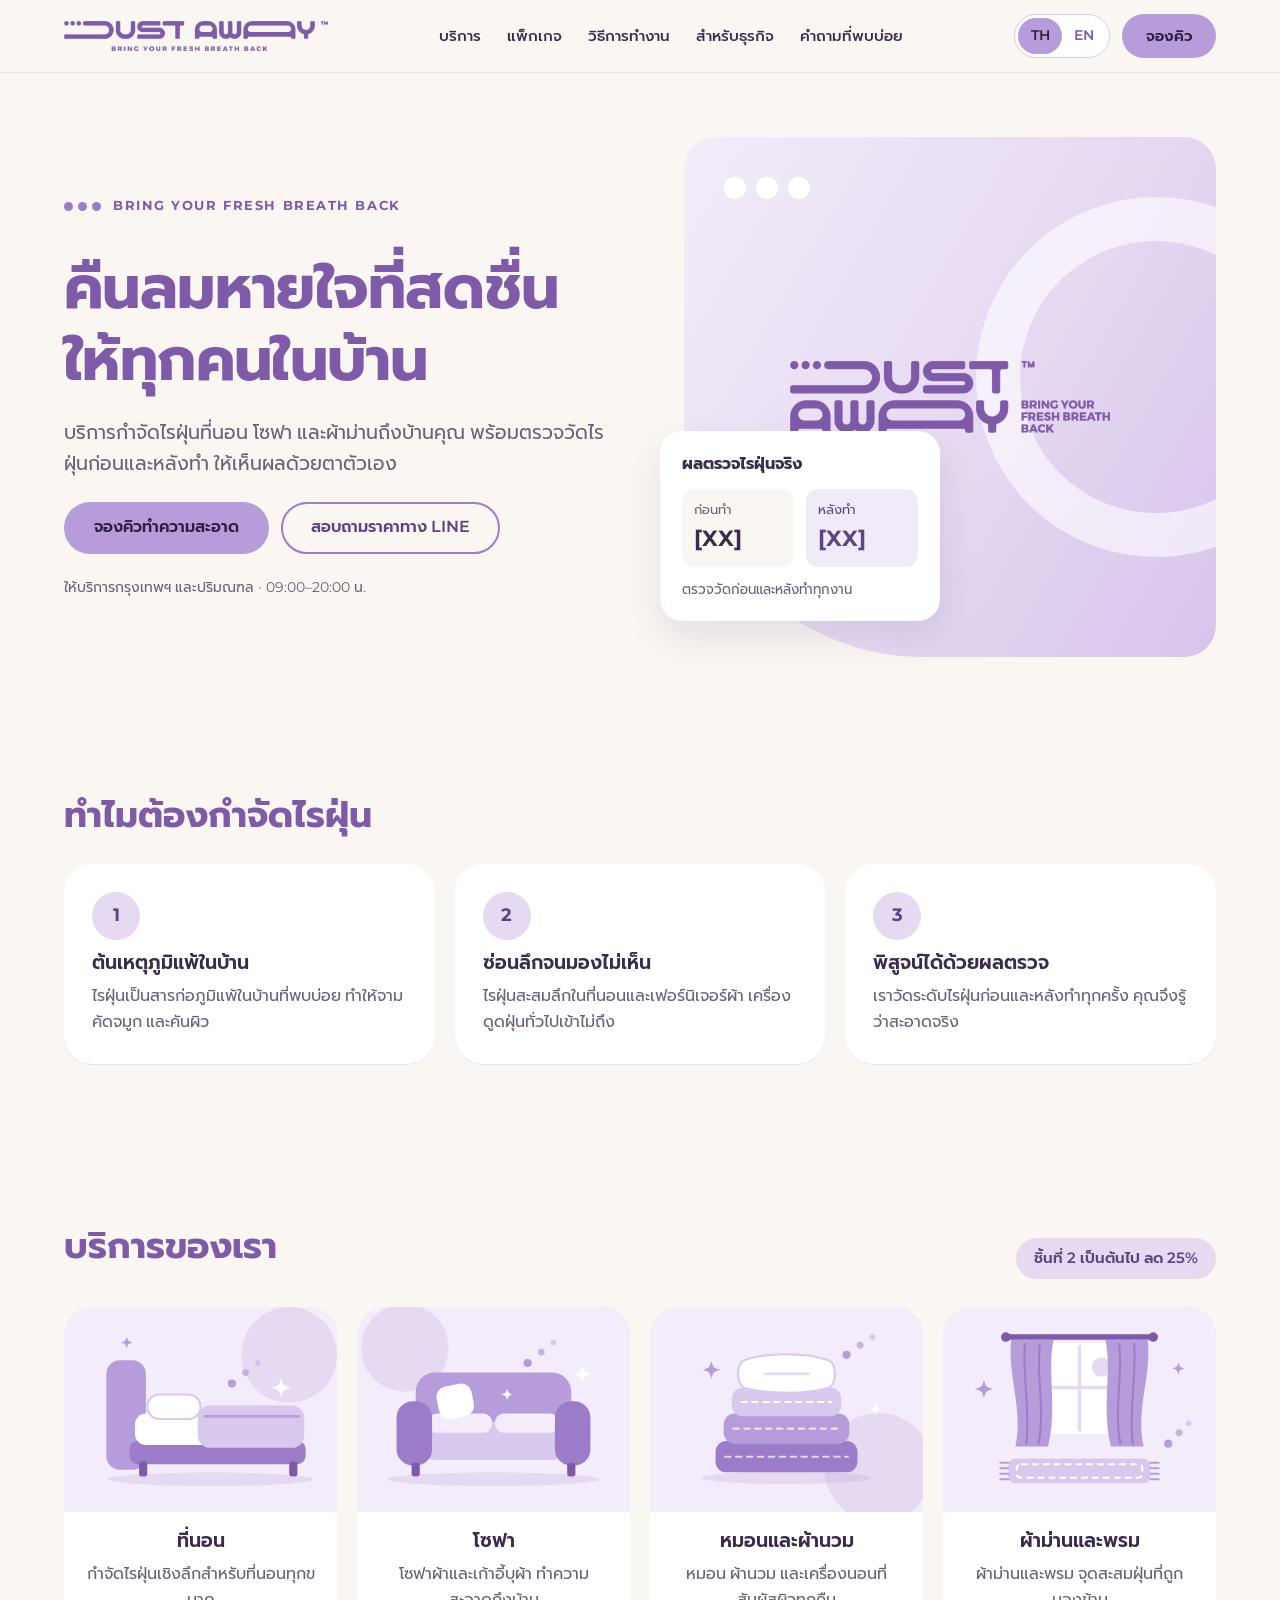
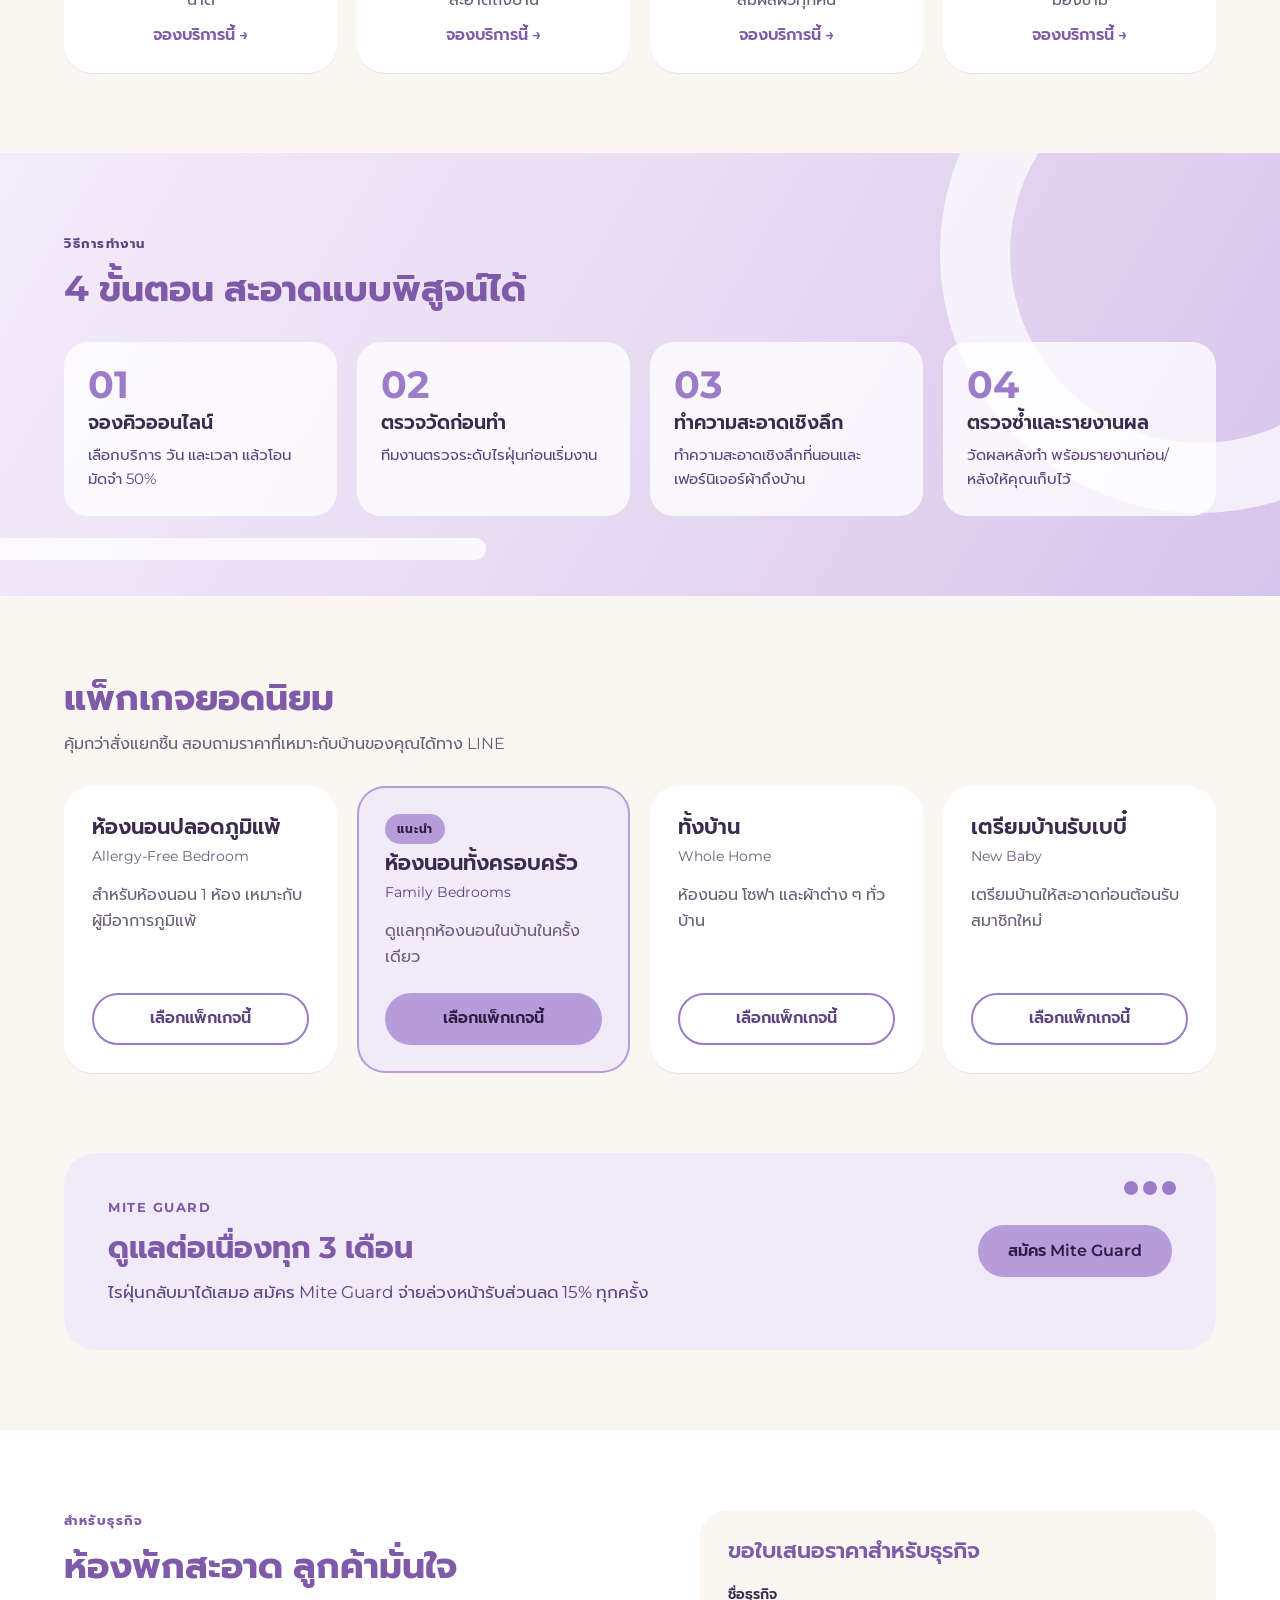
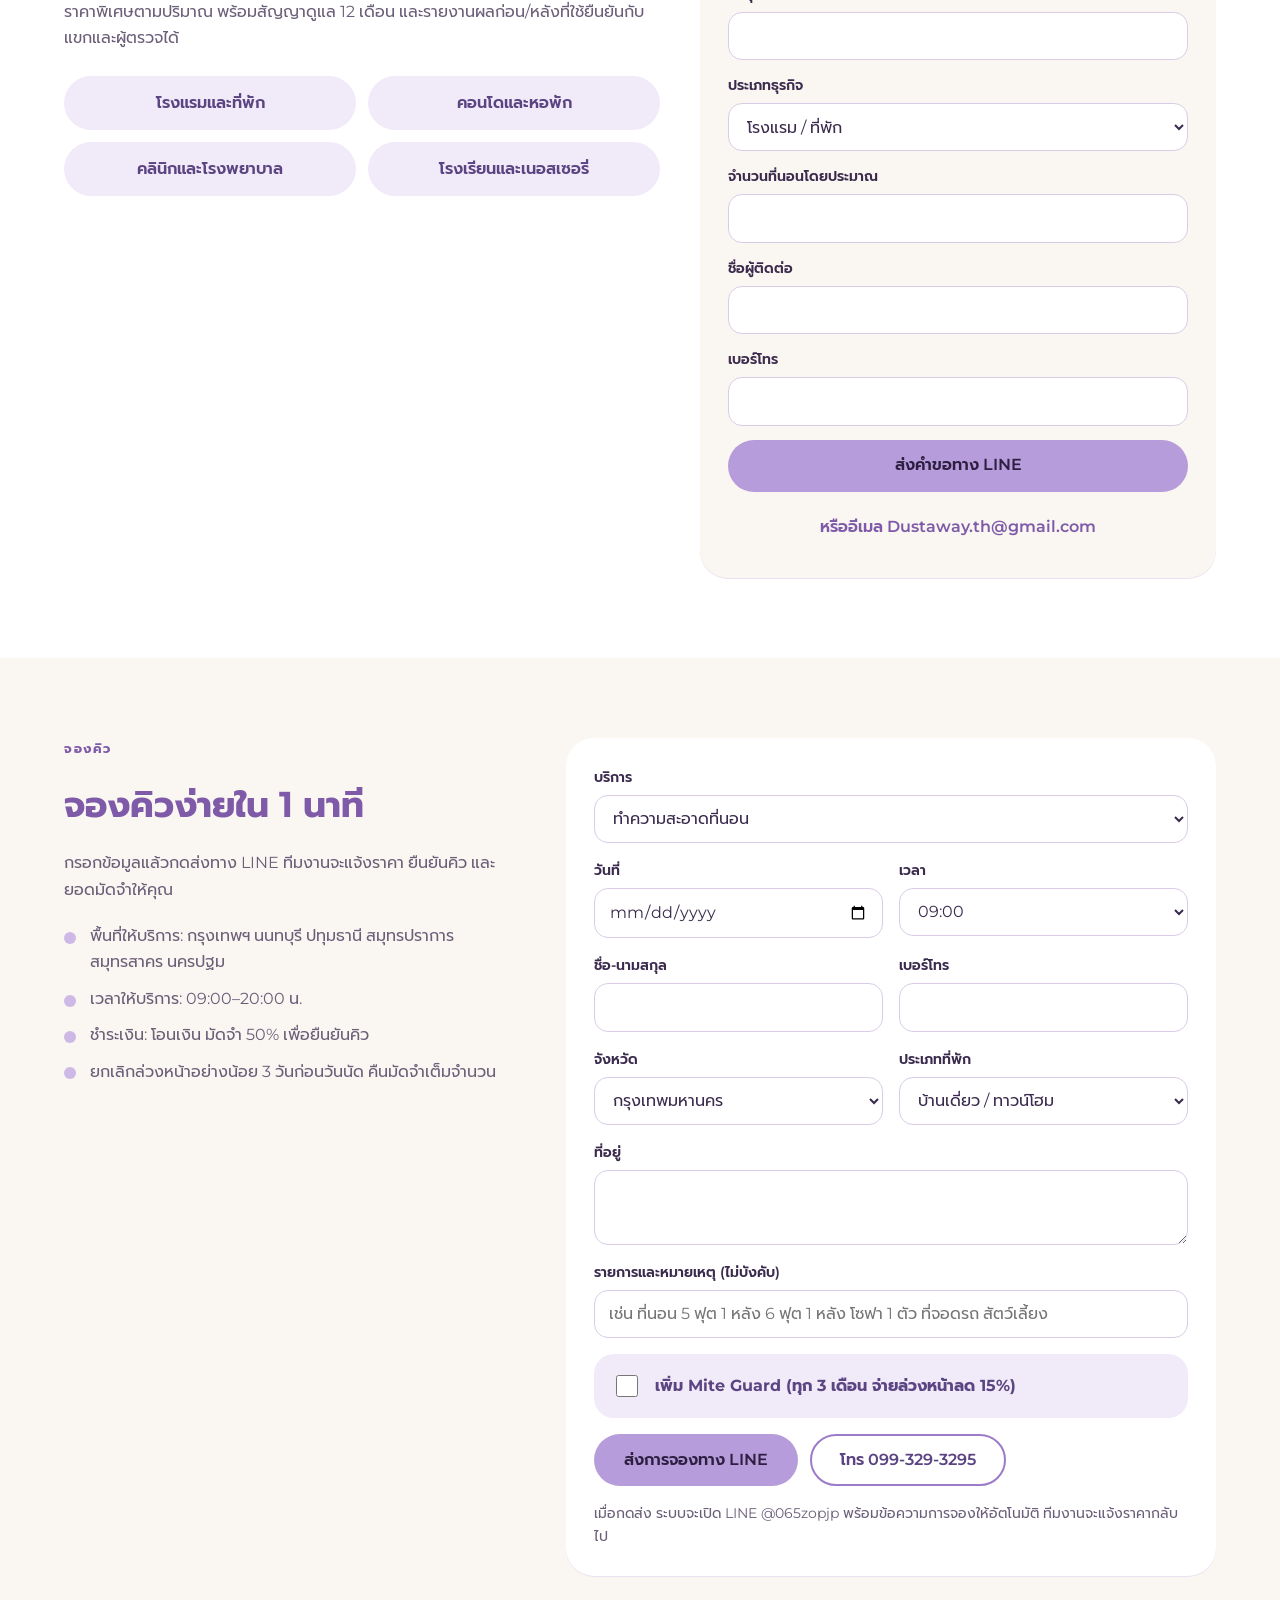
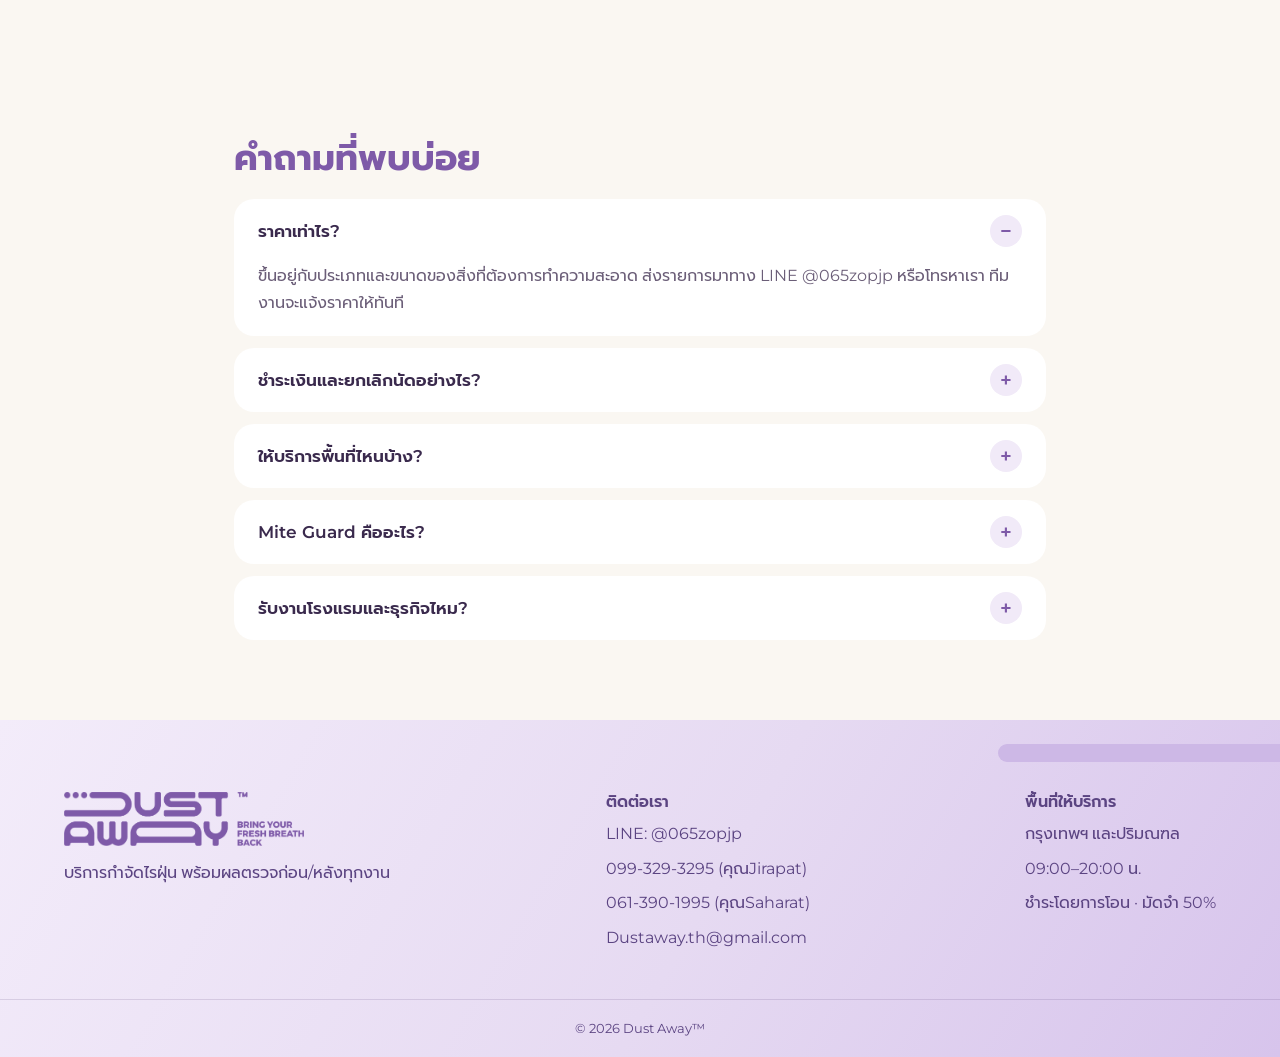
==== commit 2ad01f32: "Rename index_1.html to index.html" ====
--- a/index.html
+++ b/index.html
@@ -5,16 +5,308 @@
   <meta name="viewport" content="width=device-width, initial-scale=1">
   <title>Dust Away | บริการกำจัดไรฝุ่น ที่นอน โซฟา ผ้าม่าน กรุงเทพฯ และปริมณฑล</title>
   <meta name="description" content="Dust Away บริการกำจัดไรฝุ่นที่นอน โซฟา หมอน ผ้านวม ผ้าม่าน และพรมถึงบ้าน พร้อมผลตรวจไรฝุ่นก่อน/หลังทุกงาน ให้บริการกรุงเทพฯ และปริมณฑล 09:00–20:00 น.">
-  <meta name="theme-color" content="#7E5AA8">
+  <meta name="theme-color" content="#B79CDB">
   <meta property="og:title" content="Dust Away — Bring your fresh breath back">
   <meta property="og:description" content="บริการกำจัดไรฝุ่น พร้อมผลตรวจก่อน/หลังทุกงาน กรุงเทพฯ และปริมณฑล">
   <meta property="og:type" content="website">
-  <meta property="og:image" content="assets/logo-stacked-purple.png">
-  <link rel="icon" href="assets/favicon.svg" type="image/svg+xml">
+  
+  <link rel="icon" href="[data-uri]" type="image/svg+xml">
   <link rel="preconnect" href="https://fonts.googleapis.com">
   <link rel="preconnect" href="https://fonts.gstatic.com" crossorigin>
   <link href="https://fonts.googleapis.com/css2?family=Montserrat:wght@400;500;600;700&family=Prompt:wght@300;400;500;600&display=swap" rel="stylesheet">
-  <link rel="stylesheet" href="css/styles.css">
+  <style>
+/* =========================================================
+   Dust Away — Landing page styles (soft purple theme)
+   Type:  Montserrat (EN) + Prompt (TH)
+   To change colours, edit the variables in :root below.
+   ========================================================= */
+
+:root {
+  /* Soft purple palette */
+  --purple: #7E5AA8;        /* headings, links, accents */
+  --purple-hover: #6A4E94;
+  --purple-deep: #5B4482;   /* text on lavender backgrounds */
+  --btn: #B79CDB;           /* soft purple buttons */
+  --btn-hover: #A88BD0;
+  --btn-ink: #2E1F42;       /* text on soft purple buttons */
+  --outline: #9C7CC9;
+  --lilac: #CDB8E6;
+  --lavender: #F1EAF8;
+  --lavender-2: #E6DAF2;
+  --soft-gradient: linear-gradient(120deg, #F3ECFA 0%, #E6DAF2 55%, #D7C4EC 100%);
+  --cream: #FAF7F2;         /* page background */
+  --white: #FFFFFF;
+  --ink: #3A2A4D;           /* body text */
+  --muted: #6B5E78;         /* secondary text */
+  --line: #EAE2F1;
+  --input: #D9CCE6;
+  --radius-lg: 28px;
+  --radius: 20px;
+  --shadow: 0 16px 36px rgba(75, 46, 110, 0.12);
+  --font: 'Montserrat', 'Prompt', system-ui, -apple-system, 'Segoe UI', sans-serif;
+  --container: 1200px;
+}
+
+*, *::before, *::after { box-sizing: border-box; }
+html { scroll-behavior: smooth; scroll-padding-top: 88px; }
+@media (prefers-reduced-motion: reduce) { html { scroll-behavior: auto; } }
+
+body {
+  margin: 0;
+  font-family: var(--font);
+  font-size: 16px;
+  line-height: 1.65;
+  color: var(--ink);
+  background: var(--cream);
+  -webkit-font-smoothing: antialiased;
+}
+
+img { max-width: 100%; height: auto; display: block; }
+a { color: var(--purple); }
+a:hover { color: var(--purple-hover); }
+h1, h2, h3 { line-height: 1.2; margin: 0; }
+h2 { font-size: clamp(28px, 3.4vw, 36px); font-weight: 700; color: var(--purple); margin-bottom: 12px; }
+h3 { font-size: 19px; font-weight: 600; }
+p { margin: 0; }
+:focus-visible { outline: 3px solid var(--lilac); outline-offset: 3px; border-radius: 6px; }
+
+.container { max-width: var(--container); margin: 0 auto; padding-left: 24px; padding-right: 24px; }
+.narrow { max-width: 860px; }
+.section { padding-top: 80px; padding-bottom: 80px; }
+.section-tight { padding-top: 0; padding-bottom: 80px; }
+.muted { color: var(--muted); }
+.small { font-size: 14px; display: block; }
+
+.skip-link { position: absolute; left: -9999px; top: 8px; background: var(--btn); color: var(--btn-ink); padding: 8px 16px; border-radius: 999px; z-index: 100; }
+.skip-link:focus { left: 16px; }
+
+/* ---------- Brand graphic elements ---------- */
+.dots { display: inline-flex; gap: 5px; color: var(--outline); }
+.dots i { width: 9px; height: 9px; border-radius: 999px; background: currentColor; display: block; }
+.dots-lg { gap: 10px; color: var(--white); }
+.dots-lg i { width: 22px; height: 22px; }
+
+.eyebrow {
+  display: flex; align-items: center; gap: 12px;
+  color: var(--purple); font-weight: 700; font-size: 13px;
+  letter-spacing: 0.12em; text-transform: uppercase; margin-bottom: 12px;
+}
+
+/* ---------- Buttons & links ---------- */
+.btn {
+  display: inline-flex; align-items: center; justify-content: center; gap: 8px;
+  min-height: 52px; padding: 0 28px; border-radius: 999px;
+  font: inherit; font-weight: 600; font-size: 16px; text-decoration: none;
+  border: 2px solid transparent; cursor: pointer; transition: background .15s, color .15s, transform .15s;
+}
+.btn:active { transform: translateY(1px); }
+.btn-sm { min-height: 44px; padding: 0 22px; font-size: 15px; }
+.btn-block { width: 100%; }
+.btn-primary { background: var(--btn); color: var(--btn-ink); }
+.btn-primary:hover { background: var(--btn-hover); color: var(--btn-ink); }
+.btn-outline { border-color: var(--outline); color: var(--purple-deep); background: transparent; }
+.btn-outline:hover { background: var(--lavender); color: var(--purple-deep); }
+.btn-row { display: flex; flex-wrap: wrap; gap: 12px; }
+.text-link { font-weight: 600; text-decoration: none; display: inline-flex; min-height: 44px; align-items: center; }
+.text-link:hover { text-decoration: underline; }
+.text-link.center { justify-content: center; }
+
+.tag { background: var(--lavender-2); color: var(--purple-deep); font-weight: 600; font-size: 15px; padding: 8px 18px; border-radius: 999px; }
+.badge { align-self: flex-start; background: var(--btn); color: var(--btn-ink); font-weight: 700; font-size: 12px; letter-spacing: .08em; text-transform: uppercase; padding: 5px 12px; border-radius: 999px; }
+
+/* ---------- Header ---------- */
+.site-header {
+  position: sticky; top: 0; z-index: 50;
+  background: rgba(250, 247, 242, 0.94);
+  backdrop-filter: blur(8px); -webkit-backdrop-filter: blur(8px);
+  border-bottom: 1px solid var(--line);
+}
+.header-inner { display: flex; align-items: center; gap: 24px; padding-top: 14px; padding-bottom: 14px; }
+.logo img { height: 30px; width: auto; }
+.main-nav { display: flex; gap: 26px; flex: 1; justify-content: center; }
+.main-nav a { color: var(--ink); text-decoration: none; font-weight: 500; font-size: 15px; padding: 8px 0; }
+.main-nav a:hover { color: var(--purple); }
+.header-actions { display: flex; align-items: center; gap: 12px; }
+.lang-switch { display: flex; border: 1px solid var(--input); border-radius: 999px; padding: 3px; background: #fff; }
+.lang-switch button {
+  min-width: 44px; min-height: 36px; border: 0; border-radius: 999px; background: transparent;
+  color: var(--purple); font: inherit; font-weight: 600; font-size: 14px; cursor: pointer;
+}
+.lang-switch button[aria-pressed="true"] { background: var(--btn); color: var(--btn-ink); }
+.menu-toggle { display: none; width: 44px; height: 44px; border: 0; background: none; color: var(--purple); cursor: pointer; align-items: center; justify-content: center; }
+
+/* ---------- Hero ---------- */
+.hero { display: flex; flex-wrap: wrap; gap: 48px; align-items: center; padding-top: 64px; padding-bottom: 56px; }
+.hero-copy { flex: 1 1 460px; min-width: 0; display: flex; flex-direction: column; gap: 22px; }
+.hero h1 { font-size: clamp(38px, 5vw, 60px); font-weight: 700; color: var(--purple); letter-spacing: -0.01em; }
+.lead { font-size: 19px; color: var(--muted); max-width: 540px; }
+.hero-visual { flex: 1 1 420px; min-width: 0; position: relative; }
+.hero-photo {
+  position: relative; overflow: hidden; height: 520px;
+  border-radius: 32px 32px 32px 240px; background: var(--soft-gradient);
+  display: flex; align-items: center; justify-content: center;
+}
+.hero-photo .photo { position: absolute; inset: 0; width: 100%; height: 100%; object-fit: cover; z-index: 2; }
+.hero-photo .ring { position: absolute; right: -120px; top: 60px; width: 360px; height: 360px; border-radius: 999px; border: 44px solid rgba(255, 255, 255, .6); }
+.hero-photo .dots { position: absolute; left: 40px; top: 40px; }
+.hero-mark { width: 62%; max-width: 320px; position: relative; }
+.proof-card {
+  position: absolute; left: -24px; bottom: 36px; width: 280px; z-index: 3;
+  background: #fff; border-radius: 22px; padding: 20px 22px; box-shadow: var(--shadow);
+  display: flex; flex-direction: column; gap: 12px;
+}
+.proof-grid { display: flex; gap: 12px; }
+.proof { flex: 1; border-radius: 12px; padding: 10px 12px; font-size: 13px; }
+.proof b { display: block; font-size: 22px; }
+.proof.before { background: var(--cream); color: var(--muted); }
+.proof.before b { color: var(--ink); }
+.proof.after { background: var(--lavender); color: var(--purple-deep); }
+
+/* ---------- Cards & grids ---------- */
+.card { background: #fff; border-radius: var(--radius-lg); padding: 28px; box-shadow: 0 1px 0 var(--line); }
+.grid-3, .grid-4 { display: grid; gap: 20px; margin-top: 28px; }
+.grid-3 { grid-template-columns: repeat(auto-fit, minmax(260px, 1fr)); }
+.grid-4 { grid-template-columns: repeat(auto-fit, minmax(240px, 1fr)); }
+.card h3 { margin: 12px 0 8px; }
+.card p { color: var(--muted); }
+.num-badge { width: 48px; height: 48px; border-radius: 999px; background: var(--lavender-2); color: var(--purple-deep); display: inline-flex; align-items: center; justify-content: center; font-weight: 700; font-size: 18px; }
+.section-head { display: flex; flex-wrap: wrap; justify-content: space-between; align-items: flex-end; gap: 16px; }
+
+/* Service cards with photos */
+.service { padding: 0; overflow: hidden; display: flex; flex-direction: column; }
+.service-photo { position: relative; aspect-ratio: 4 / 3; background: var(--soft-gradient); overflow: hidden; }
+.service-photo img { position: absolute; inset: 0; width: 100%; height: 100%; object-fit: cover; transition: transform .4s ease; }
+.service:hover .service-photo img { transform: scale(1.04); }
+.service-body { padding: 6px 22px 16px; display: flex; flex-direction: column; flex: 1; }
+.service-body { text-align: center; }
+.service-body .text-link { margin-top: auto; align-self: center; justify-content: center; }
+
+/* ---------- Soft band (How it works) ---------- */
+.band-soft { background: var(--soft-gradient); position: relative; overflow: hidden; }
+.band-soft .container { position: relative; }
+.band-soft .eyebrow { color: var(--purple-deep); }
+.arc { position: absolute; right: -180px; top: -160px; width: 520px; height: 520px; border-radius: 999px; border: 70px solid rgba(255, 255, 255, .7); }
+.pill-bar { position: absolute; left: 0; bottom: 36px; width: 38%; height: 22px; border-radius: 0 999px 999px 0; background: rgba(255, 255, 255, .8); }
+.pill-bar.right { left: auto; right: 0; top: 24px; bottom: auto; width: 22%; height: 18px; border-radius: 999px 0 0 999px; background: var(--lilac); }
+.steps { list-style: none; padding: 0; margin: 32px 0 0; display: grid; grid-template-columns: repeat(auto-fit, minmax(230px, 1fr)); gap: 20px; }
+.steps li { background: rgba(255, 255, 255, .78); border-radius: 24px; padding: 24px; display: flex; flex-direction: column; gap: 8px; }
+.steps b { font-size: 38px; color: var(--outline); line-height: 1; }
+.steps p { color: var(--purple-deep); font-size: 15px; }
+
+/* ---------- Packages ---------- */
+.pkg { display: flex; flex-direction: column; gap: 6px; }
+.pkg h3 { margin: 0; font-size: 21px; }
+.pkg p { margin: 8px 0 16px; flex: 1; }
+.pkg.featured { background: var(--lavender); box-shadow: inset 0 0 0 2px var(--btn); }
+.pkg.featured .small { color: var(--purple-deep); }
+
+/* ---------- Mite Guard band ---------- */
+.mg-band { position: relative; background: var(--lavender); border-radius: 32px; padding: 44px; display: flex; flex-wrap: wrap; align-items: center; justify-content: space-between; gap: 24px; }
+.mg-band > div { flex: 1 1 420px; }
+.mg-band h2 { font-size: 30px; }
+.mg-band p:not(.eyebrow) { color: var(--purple-deep); font-size: 17px; }
+.mg-band > .dots { position: absolute; right: 40px; top: 28px; }
+.mg-band > .dots i { width: 14px; height: 14px; }
+
+/* ---------- Business ---------- */
+.band-white { background: #fff; }
+.biz { display: flex; flex-wrap: wrap; gap: 40px; align-items: flex-start; }
+.biz > div:first-child { flex: 1 1 460px; min-width: 0; }
+.biz-list { list-style: none; padding: 0; margin: 24px 0 0; display: grid; grid-template-columns: repeat(2, minmax(0, 1fr)); gap: 12px; }
+.biz-list li { background: var(--lavender); color: var(--purple-deep); border-radius: 999px; padding: 14px 18px; text-align: center; font-weight: 600; }
+.estimator { flex: 1 1 380px; min-width: 0; background: var(--cream); display: flex; flex-direction: column; gap: 14px; }
+.estimator h3 { color: var(--purple); font-size: 22px; margin: 0 0 4px; }
+
+/* ---------- Forms ---------- */
+.booking { display: flex; flex-wrap: wrap; gap: 40px; align-items: flex-start; }
+.booking-intro { flex: 1 1 340px; min-width: 0; display: flex; flex-direction: column; gap: 12px; }
+.policy { list-style: none; padding: 0; margin: 8px 0 0; display: flex; flex-direction: column; gap: 10px; }
+.policy li { position: relative; padding-left: 26px; color: var(--muted); }
+.policy li::before { content: ""; position: absolute; left: 0; top: .55em; width: 12px; height: 12px; border-radius: 999px; background: var(--lilac); }
+.booking-form { flex: 1.4 1 480px; min-width: 0; display: grid; grid-template-columns: repeat(2, minmax(0, 1fr)); gap: 16px; }
+.field { display: flex; flex-direction: column; gap: 6px; min-width: 0; }
+.full { grid-column: 1 / -1; }
+.field label { font-size: 14px; font-weight: 600; }
+.field input, .field select, .field textarea {
+  width: 100%; min-height: 48px; border: 1.5px solid var(--input); border-radius: 14px;
+  padding: 10px 14px; font: inherit; color: var(--ink); background: #fff;
+}
+.field textarea { resize: vertical; }
+.field input:focus, .field select:focus, .field textarea:focus { border-color: var(--purple); outline: none; box-shadow: 0 0 0 3px rgba(126, 90, 168, .2); }
+.field [aria-invalid="true"] { border-color: #B42318; }
+.check-box { display: flex; align-items: center; gap: 14px; padding: 18px; border-radius: var(--radius); background: var(--lavender); cursor: pointer; }
+.check-box input { width: 22px; height: 22px; accent-color: var(--purple); flex-shrink: 0; }
+.check-box b { display: block; color: var(--purple-deep); }
+.form-error { color: #B42318; font-weight: 600; font-size: 14px; }
+
+/* ---------- FAQ ---------- */
+.faq { display: flex; flex-direction: column; gap: 12px; margin-top: 20px; }
+.faq details { background: #fff; border-radius: var(--radius); }
+.faq summary {
+  list-style: none; cursor: pointer; display: flex; justify-content: space-between; align-items: center; gap: 16px;
+  min-height: 60px; padding: 16px 24px; font-weight: 600; font-size: 17px;
+}
+.faq summary::-webkit-details-marker { display: none; }
+.faq summary::after {
+  content: "+"; flex-shrink: 0; width: 32px; height: 32px; border-radius: 999px; background: var(--lavender);
+  color: var(--purple); display: inline-flex; align-items: center; justify-content: center; font-size: 20px;
+}
+.faq details[open] summary::after { content: "−"; }
+.faq details p { padding: 0 24px 20px; color: var(--muted); }
+
+/* ---------- Footer ---------- */
+.site-footer { position: relative; overflow: hidden; color: var(--purple-deep); background: var(--soft-gradient); }
+.footer-inner { position: relative; display: flex; flex-wrap: wrap; justify-content: space-between; gap: 40px; padding-top: 72px; padding-bottom: 48px; }
+.footer-brand { max-width: 360px; display: flex; flex-direction: column; gap: 14px; }
+.footer-brand img { width: 240px; }
+.site-footer h3 { color: var(--purple-deep); font-size: 16px; margin-bottom: 10px; }
+.site-footer ul { list-style: none; margin: 0; padding: 0; display: flex; flex-direction: column; gap: 8px; }
+.site-footer a { color: var(--purple-deep); text-decoration: none; }
+.site-footer a:hover { text-decoration: underline; }
+.footer-bottom { border-top: 1px solid rgba(75, 46, 110, .15); text-align: center; padding: 18px; font-size: 13px; position: relative; }
+
+.mobile-bar { display: none; }
+
+/* ---------- Responsive ---------- */
+@media (max-width: 960px) {
+  .main-nav {
+    display: none; position: absolute; top: 100%; left: 0; right: 0;
+    flex-direction: column; gap: 0; background: var(--cream); border-bottom: 1px solid var(--line); padding: 8px 24px 16px;
+  }
+  .main-nav.open { display: flex; }
+  .main-nav a { padding: 12px 0; font-size: 17px; border-bottom: 1px solid var(--line); }
+  .menu-toggle { display: inline-flex; }
+  .header-inner { justify-content: space-between; }
+}
+
+@media (max-width: 640px) {
+  .container { padding-left: 16px; padding-right: 16px; }
+  .section { padding-top: 56px; padding-bottom: 56px; }
+  .section-tight { padding-bottom: 56px; }
+  .logo img { height: 22px; }
+  .hide-mobile { display: none; }
+  .hero { padding-top: 32px; gap: 32px; }
+  .hero-photo { height: 300px; border-radius: 24px 24px 24px 140px; }
+  .proof-card { position: relative; left: auto; bottom: auto; width: auto; margin: -40px 12px 0; }
+  .arc { width: 200px; height: 200px; border-width: 32px; right: -110px; top: -110px; }
+  .band-soft h2 { max-width: 80%; }
+  .pill-bar { height: 14px; bottom: 20px; }
+  .mg-band { padding: 28px 22px; }
+  .mg-band > .dots { display: none; }
+  .biz-list { grid-template-columns: 1fr; }
+  .booking-form { grid-template-columns: 1fr; padding: 22px; }
+  .card { padding: 22px; }
+  .service { padding: 0; }
+  .mobile-bar {
+    display: flex; gap: 10px; position: fixed; left: 0; right: 0; bottom: 0; z-index: 40;
+    padding: 10px 16px calc(10px + env(safe-area-inset-bottom)); background: #fff; border-top: 1px solid var(--line);
+  }
+  .mobile-bar .btn-outline { flex: 0 0 auto; padding: 0 18px; }
+  .mobile-bar .btn-primary { flex: 1; }
+  body { padding-bottom: 76px; }
+}
+
+</style>
   <script type="application/ld+json">
   {
     "@context": "https://schema.org",
@@ -35,7 +327,7 @@
   <header class="site-header">
     <div class="container header-inner">
       <a href="#top" class="logo" aria-label="Dust Away">
-        <img src="assets/logo-horizontal-purple.png" alt="Dust Away — Bring your fresh breath back" width="264" height="30">
+        <img src="[data-uri]" alt="Dust Away — Bring your fresh breath back" width="264" height="30">
       </a>
       <nav class="main-nav" id="main-nav" aria-label="Main">
         <a href="#services" data-en="Services">บริการ</a>
@@ -76,7 +368,7 @@
           <img src="assets/hero.jpg" alt="ทีมงาน Dust Away ทำความสะอาดที่นอน" class="photo" onerror="this.remove()">
           <span class="ring" aria-hidden="true"></span>
           <span class="dots dots-lg" aria-hidden="true"><i></i><i></i><i></i></span>
-          <img src="assets/logo-stacked-purple.png" alt="" class="hero-mark" aria-hidden="true">
+          <img src="[data-uri]" alt="" class="hero-mark" aria-hidden="true">
         </div>
         <div class="proof-card">
           <strong data-en="Real mite test result">ผลตรวจไรฝุ่นจริง</strong>
@@ -120,7 +412,7 @@
       <div class="grid-4">
         <article class="card service">
           <div class="service-photo">
-            <img src="assets/services/mattress.jpg" alt="ทำความสะอาดที่นอน" loading="lazy" onerror="this.remove()">
+            <img src="[data-uri]" alt="ภาพประกอบเตียงนอน" loading="lazy">
           </div>
           <div class="service-body">
             <h3 data-en="Mattresses">ที่นอน</h3>
@@ -130,7 +422,7 @@
         </article>
         <article class="card service">
           <div class="service-photo">
-            <img src="assets/services/sofa.jpg" alt="ทำความสะอาดโซฟา" loading="lazy" onerror="this.remove()">
+            <img src="[data-uri]" alt="ภาพประกอบโซฟา" loading="lazy">
           </div>
           <div class="service-body">
             <h3 data-en="Sofas">โซฟา</h3>
@@ -140,7 +432,7 @@
         </article>
         <article class="card service">
           <div class="service-photo">
-            <img src="assets/services/pillow-duvet.jpg" alt="ทำความสะอาดหมอนและผ้านวม" loading="lazy" onerror="this.remove()">
+            <img src="[data-uri]" alt="ภาพประกอบหมอนและผ้าห่ม" loading="lazy">
           </div>
           <div class="service-body">
             <h3 data-en="Pillows &amp; duvets">หมอนและผ้านวม</h3>
@@ -150,7 +442,7 @@
         </article>
         <article class="card service">
           <div class="service-photo">
-            <img src="assets/services/curtain-rug.jpg" alt="ทำความสะอาดผ้าม่านและพรม" loading="lazy" onerror="this.remove()">
+            <img src="[data-uri]" alt="ภาพประกอบผ้าม่านและพรม" loading="lazy">
           </div>
           <div class="service-body">
             <h3 data-en="Curtains &amp; rugs">ผ้าม่านและพรม</h3>
@@ -387,7 +679,7 @@
     <span class="pill-bar right" aria-hidden="true"></span>
     <div class="container footer-inner">
       <div class="footer-brand">
-        <img src="assets/logo-stacked-purple.png" alt="Dust Away — Bring your fresh breath back" width="240" height="54">
+        <img src="[data-uri]" alt="Dust Away — Bring your fresh breath back" width="240" height="54">
         <p data-en="Dust-mite removal with a before/after test on every job.">บริการกำจัดไรฝุ่น พร้อมผลตรวจก่อน/หลังทุกงาน</p>
       </div>
       <div>
@@ -417,6 +709,167 @@
     <a href="#booking" class="btn btn-primary" data-en="Book a cleaning">จองคิวทำความสะอาด</a>
   </div>
 
-  <script src="js/main.js"></script>
+  <script>
+/* =========================================================
+   Dust Away — Landing page script (no dependencies)
+   Language toggle, mobile menu, booking + business forms → LINE
+   ========================================================= */
+(function () {
+  'use strict';
+
+  var LINE_ID = '@065zopjp';
+
+  var lang = 'th';
+  try { lang = localStorage.getItem('dustaway-lang') || 'th'; } catch (e) { /* storage blocked */ }
+
+  var $ = function (sel, root) { return (root || document).querySelector(sel); };
+  var $$ = function (sel, root) { return Array.prototype.slice.call((root || document).querySelectorAll(sel)); };
+
+  var T = {
+    th: {
+      required: 'กรุณากรอกข้อมูลให้ครบ: ',
+      bookingTitle: 'จองคิว Dust Away',
+      bizTitle: 'ขอใบเสนอราคาธุรกิจ Dust Away',
+      f: { service: 'บริการ', date: 'วันที่', time: 'เวลา', name: 'ชื่อ', phone: 'โทร', province: 'จังหวัด', type: 'ที่พัก', address: 'ที่อยู่', note: 'รายการ/หมายเหตุ', mg: 'Mite Guard', business: 'ธุรกิจ', bizType: 'ประเภท', units: 'จำนวนที่นอน', contact: 'ผู้ติดต่อ' },
+      yes: 'สมัคร (ทุก 3 เดือน)',
+      askPrice: 'รบกวนแจ้งราคาด้วยครับ/ค่ะ'
+    },
+    en: {
+      required: 'Please fill in: ',
+      bookingTitle: 'Dust Away booking',
+      bizTitle: 'Dust Away business quote request',
+      f: { service: 'Service', date: 'Date', time: 'Time', name: 'Name', phone: 'Phone', province: 'Province', type: 'Home', address: 'Address', note: 'Items/notes', mg: 'Mite Guard', business: 'Business', bizType: 'Type', units: 'Mattresses', contact: 'Contact' },
+      yes: 'Yes (every 3 months)',
+      askPrice: 'Please let me know the price.'
+    }
+  };
+  var t = function () { return T[lang]; };
+
+  /* ---------------- Language toggle ---------------- */
+  // Thai is written in the HTML; English lives in data-en / data-en-html / data-en-placeholder.
+  $$('[data-en]').forEach(function (el) { el.setAttribute('data-th', el.textContent); });
+  $$('[data-en-html]').forEach(function (el) { el.setAttribute('data-th-html', el.innerHTML); });
+  $$('[data-en-placeholder]').forEach(function (el) { el.setAttribute('data-th-placeholder', el.getAttribute('placeholder') || ''); });
+
+  function applyLang(next) {
+    lang = next === 'en' ? 'en' : 'th';
+    document.documentElement.lang = lang;
+    $$('[data-en]').forEach(function (el) { el.textContent = el.getAttribute(lang === 'en' ? 'data-en' : 'data-th'); });
+    $$('[data-en-html]').forEach(function (el) { el.innerHTML = el.getAttribute(lang === 'en' ? 'data-en-html' : 'data-th-html'); });
+    $$('[data-en-placeholder]').forEach(function (el) { el.setAttribute('placeholder', el.getAttribute(lang === 'en' ? 'data-en-placeholder' : 'data-th-placeholder')); });
+    $$('.lang-switch button').forEach(function (b) { b.setAttribute('aria-pressed', String(b.dataset.lang === lang)); });
+    try { localStorage.setItem('dustaway-lang', lang); } catch (e) { /* ignore */ }
+  }
+  $$('.lang-switch button').forEach(function (b) {
+    b.addEventListener('click', function () { applyLang(b.dataset.lang); });
+  });
+
+  /* ---------------- Mobile menu ---------------- */
+  var menuBtn = $('.menu-toggle');
+  var nav = $('#main-nav');
+  if (menuBtn && nav) {
+    menuBtn.addEventListener('click', function () {
+      var open = nav.classList.toggle('open');
+      menuBtn.setAttribute('aria-expanded', String(open));
+    });
+    $$('a', nav).forEach(function (a) {
+      a.addEventListener('click', function () { nav.classList.remove('open'); menuBtn.setAttribute('aria-expanded', 'false'); });
+    });
+  }
+
+  /* ---------------- Preselect service from cards/packages ---------------- */
+  var service = $('#bk-service');
+  $$('[data-service]').forEach(function (el) {
+    el.addEventListener('click', function () { if (service) service.value = el.dataset.service; });
+  });
+  var mgCta = $('#mg-cta');
+  if (mgCta) mgCta.addEventListener('click', function () { var mg = $('#bk-mg'); if (mg) mg.checked = true; });
+
+  // Earliest bookable date = tomorrow (local time)
+  var dateInput = $('#bk-date');
+  if (dateInput) {
+    var d = new Date();
+    d.setDate(d.getDate() + 1);
+    dateInput.min = d.getFullYear() + '-' + String(d.getMonth() + 1).padStart(2, '0') + '-' + String(d.getDate()).padStart(2, '0');
+  }
+
+  /* ---------------- Helpers ---------------- */
+  function validate(form, errorEl) {
+    var required = $$('[required]', form);
+    var missing = [];
+    required.forEach(function (el) {
+      var bad = !String(el.value || '').trim();
+      el.setAttribute('aria-invalid', String(bad));
+      if (bad) {
+        var label = form.querySelector('label[for="' + el.id + '"]');
+        missing.push(label ? label.textContent.trim() : el.name);
+      }
+    });
+    if (missing.length) {
+      errorEl.hidden = false;
+      errorEl.textContent = t().required + missing.join(', ');
+      var first = required.filter(function (el) { return el.getAttribute('aria-invalid') === 'true'; })[0];
+      if (first) first.focus();
+      return false;
+    }
+    errorEl.hidden = true;
+    return true;
+  }
+  var val = function (id) { var el = $(id); return el ? String(el.value || '').trim() : ''; };
+  var sel = function (id) { var el = $(id); return el && el.options ? el.options[el.selectedIndex].textContent.trim() : ''; };
+  function openLine(lines) {
+    var url = 'https://line.me/R/oaMessage/' + encodeURIComponent(LINE_ID) + '/?' + encodeURIComponent(lines.join('\n'));
+    window.open(url, '_blank', 'noopener');
+  }
+
+  /* ---------------- Booking form → LINE ---------------- */
+  var form = $('#booking-form');
+  if (form) {
+    form.addEventListener('submit', function (e) {
+      e.preventDefault();
+      if (!validate(form, $('#bk-error'))) return;
+      var f = t().f;
+      var lines = [
+        t().bookingTitle,
+        f.service + ': ' + sel('#bk-service'),
+        f.date + ': ' + val('#bk-date') + '  ' + f.time + ': ' + val('#bk-time'),
+        f.name + ': ' + val('#bk-name'),
+        f.phone + ': ' + val('#bk-phone'),
+        f.province + ': ' + sel('#bk-province') + ' (' + sel('#bk-type') + ')',
+        f.address + ': ' + val('#bk-address')
+      ];
+      if (val('#bk-note')) lines.push(f.note + ': ' + val('#bk-note'));
+      var mg = $('#bk-mg');
+      if (mg && mg.checked) lines.push(f.mg + ': ' + t().yes);
+      lines.push(t().askPrice);
+      openLine(lines);
+    });
+  }
+
+  /* ---------------- Business quote form → LINE ---------------- */
+  var bizForm = $('#biz-form');
+  if (bizForm) {
+    bizForm.addEventListener('submit', function (e) {
+      e.preventDefault();
+      if (!validate(bizForm, $('#bz-error'))) return;
+      var f = t().f;
+      openLine([
+        t().bizTitle,
+        f.business + ': ' + val('#bz-name'),
+        f.bizType + ': ' + sel('#bz-type'),
+        f.units + ': ' + val('#bz-units'),
+        f.contact + ': ' + val('#bz-contact'),
+        f.phone + ': ' + val('#bz-phone')
+      ]);
+    });
+  }
+
+  /* ---------------- Init ---------------- */
+  var year = $('#year');
+  if (year) year.textContent = String(new Date().getFullYear());
+  applyLang(lang);
+})();
+
+</script>
 </body>
 </html>
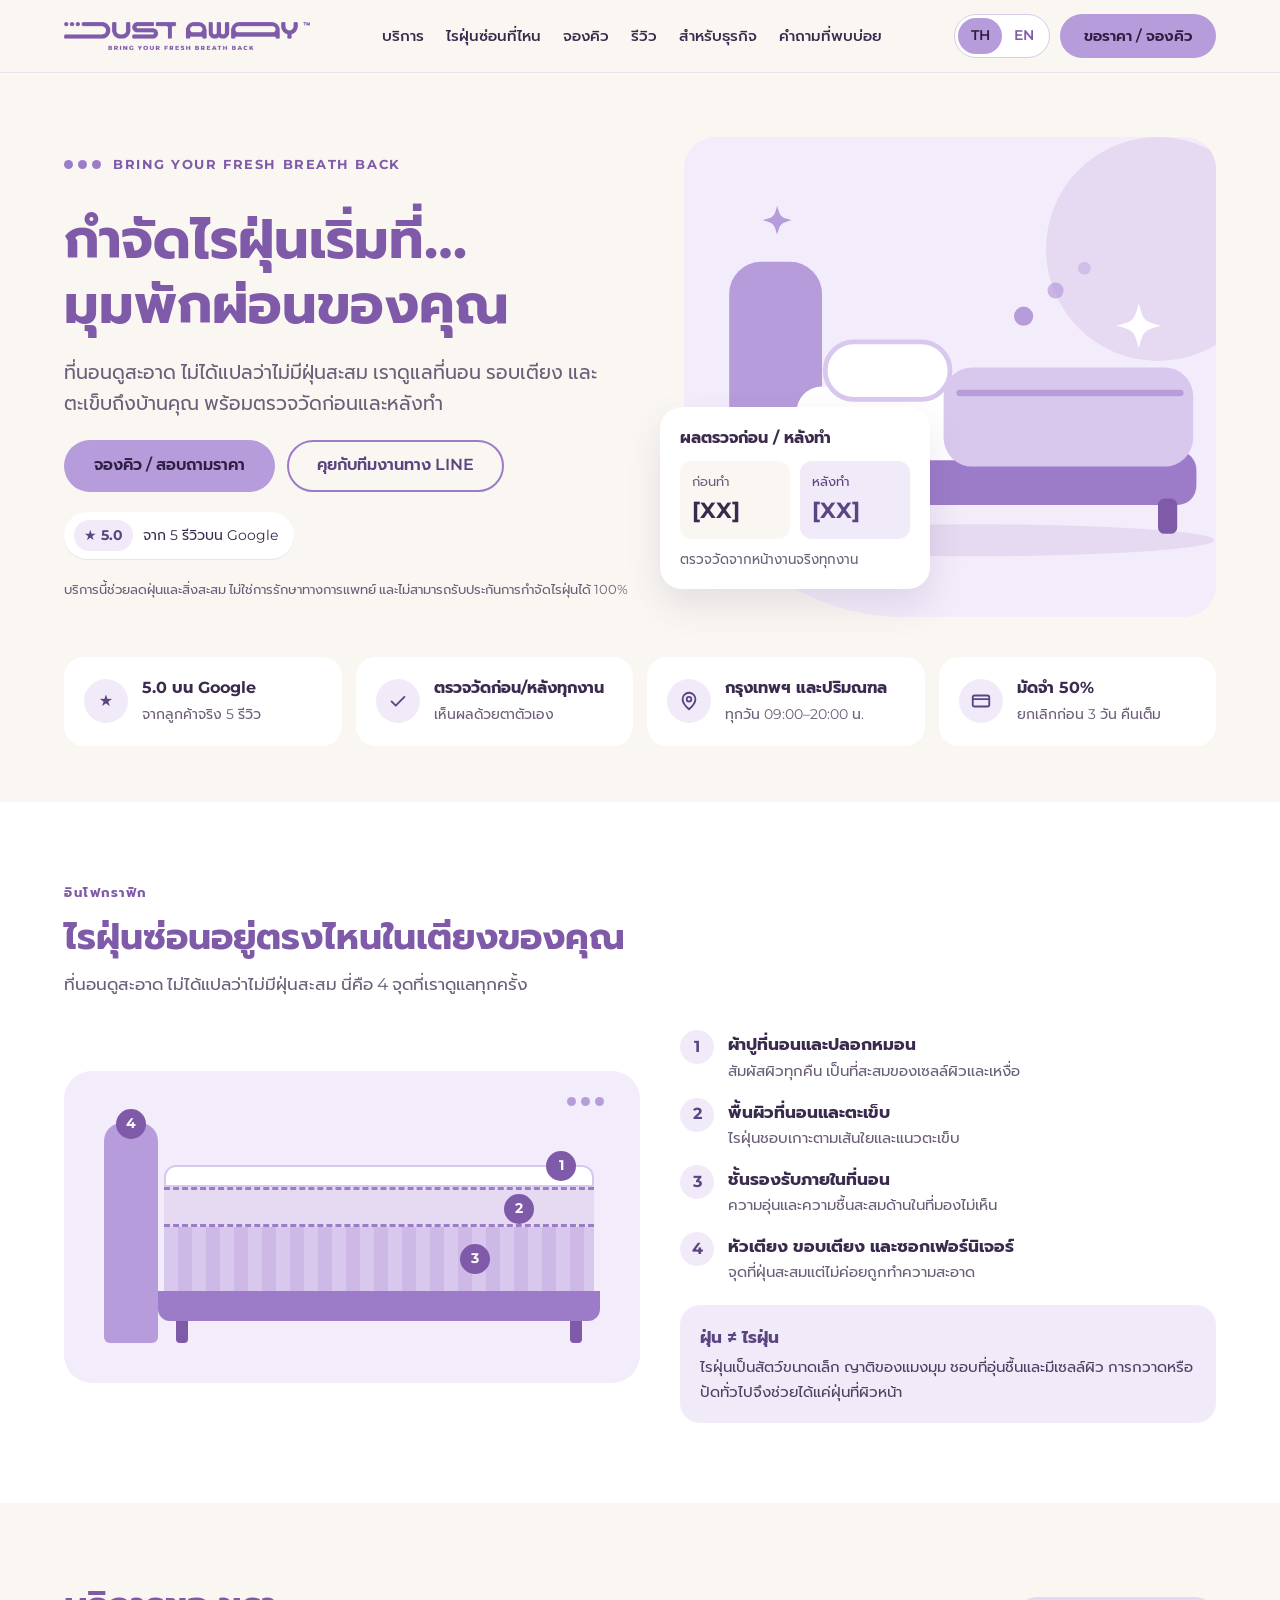
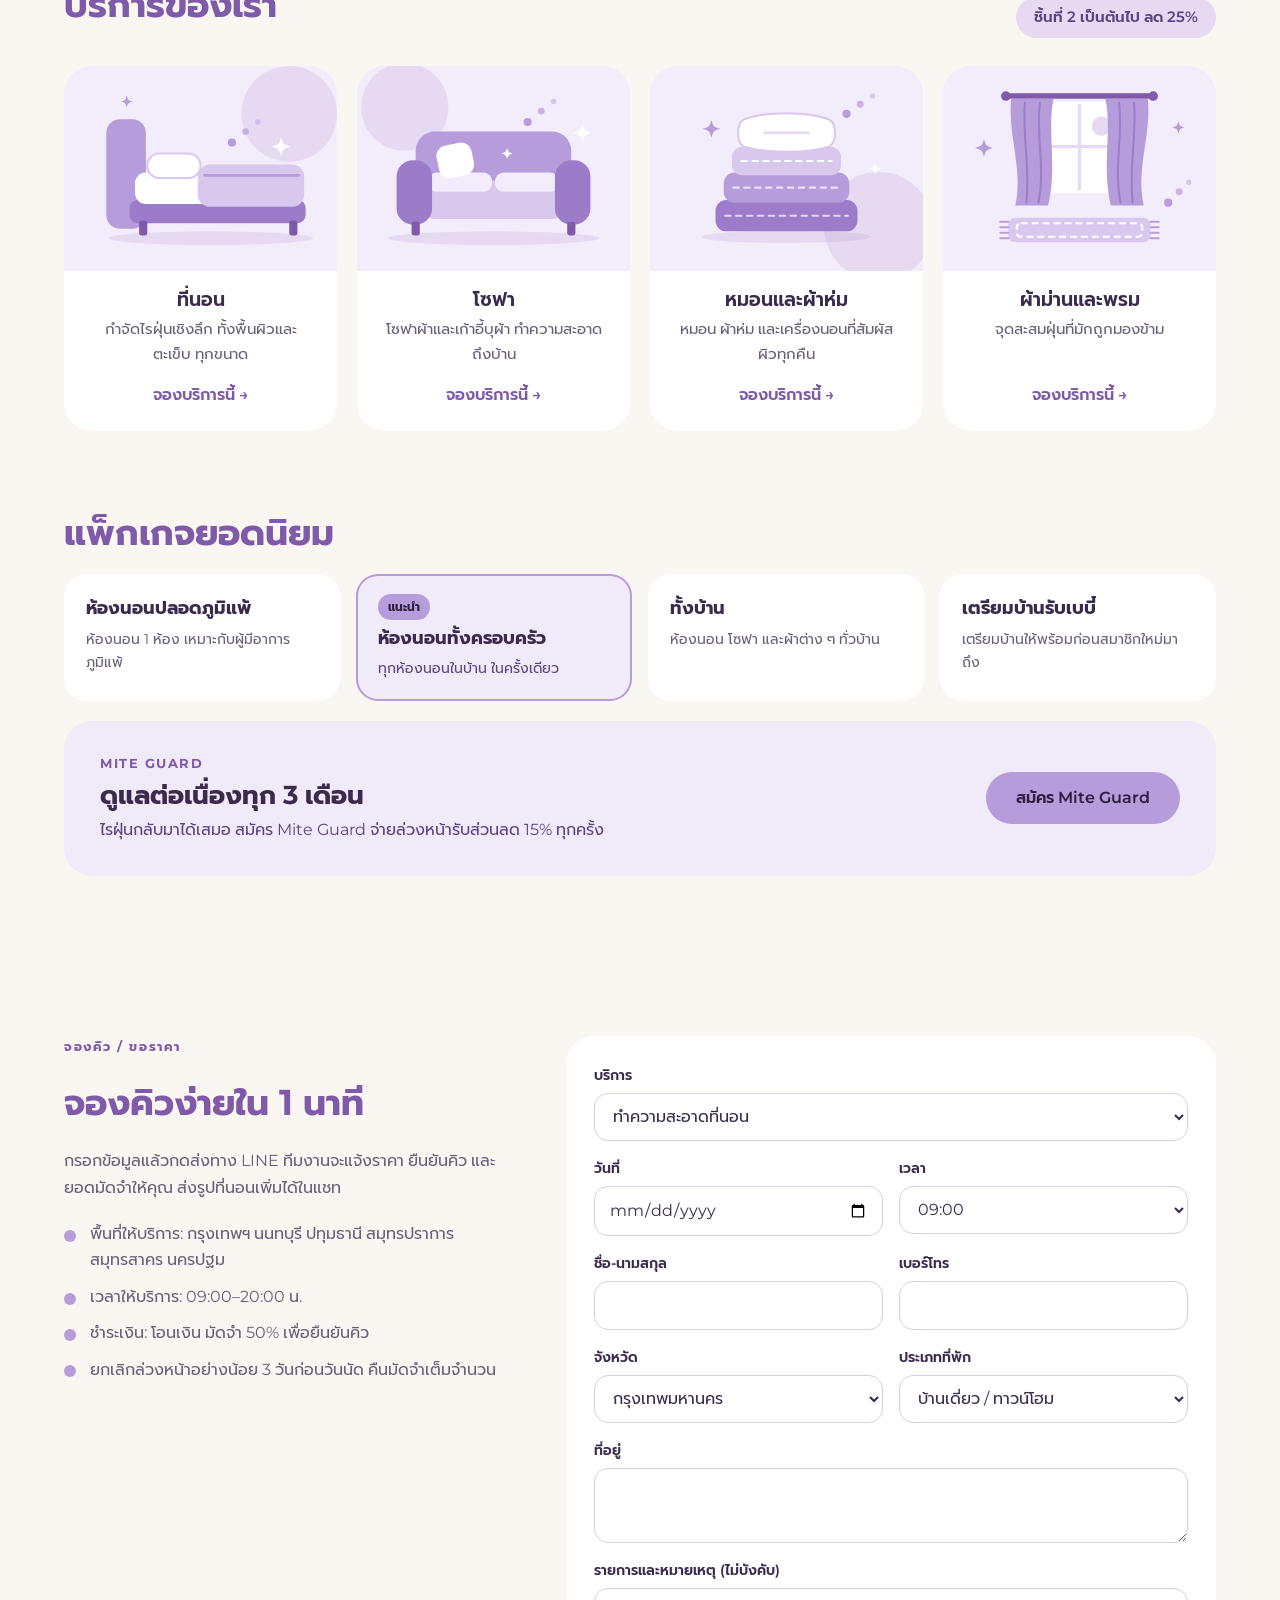
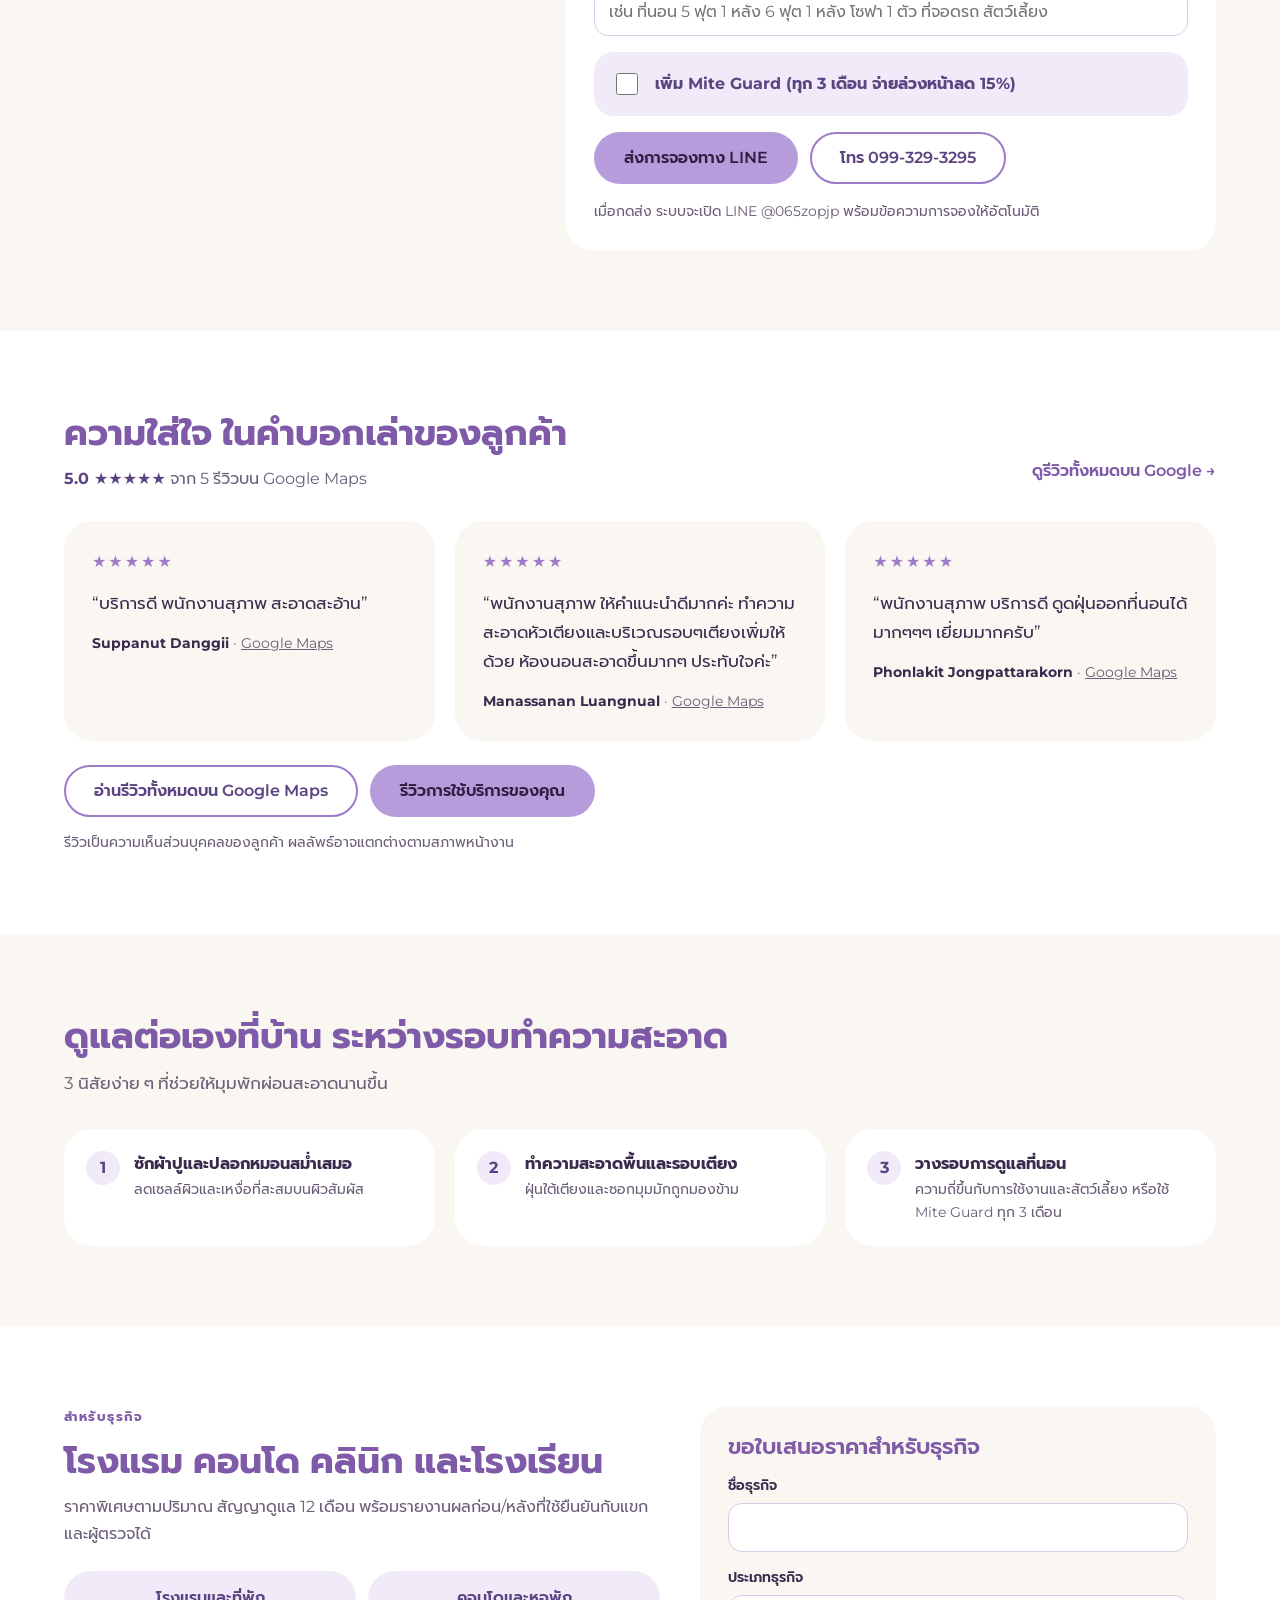
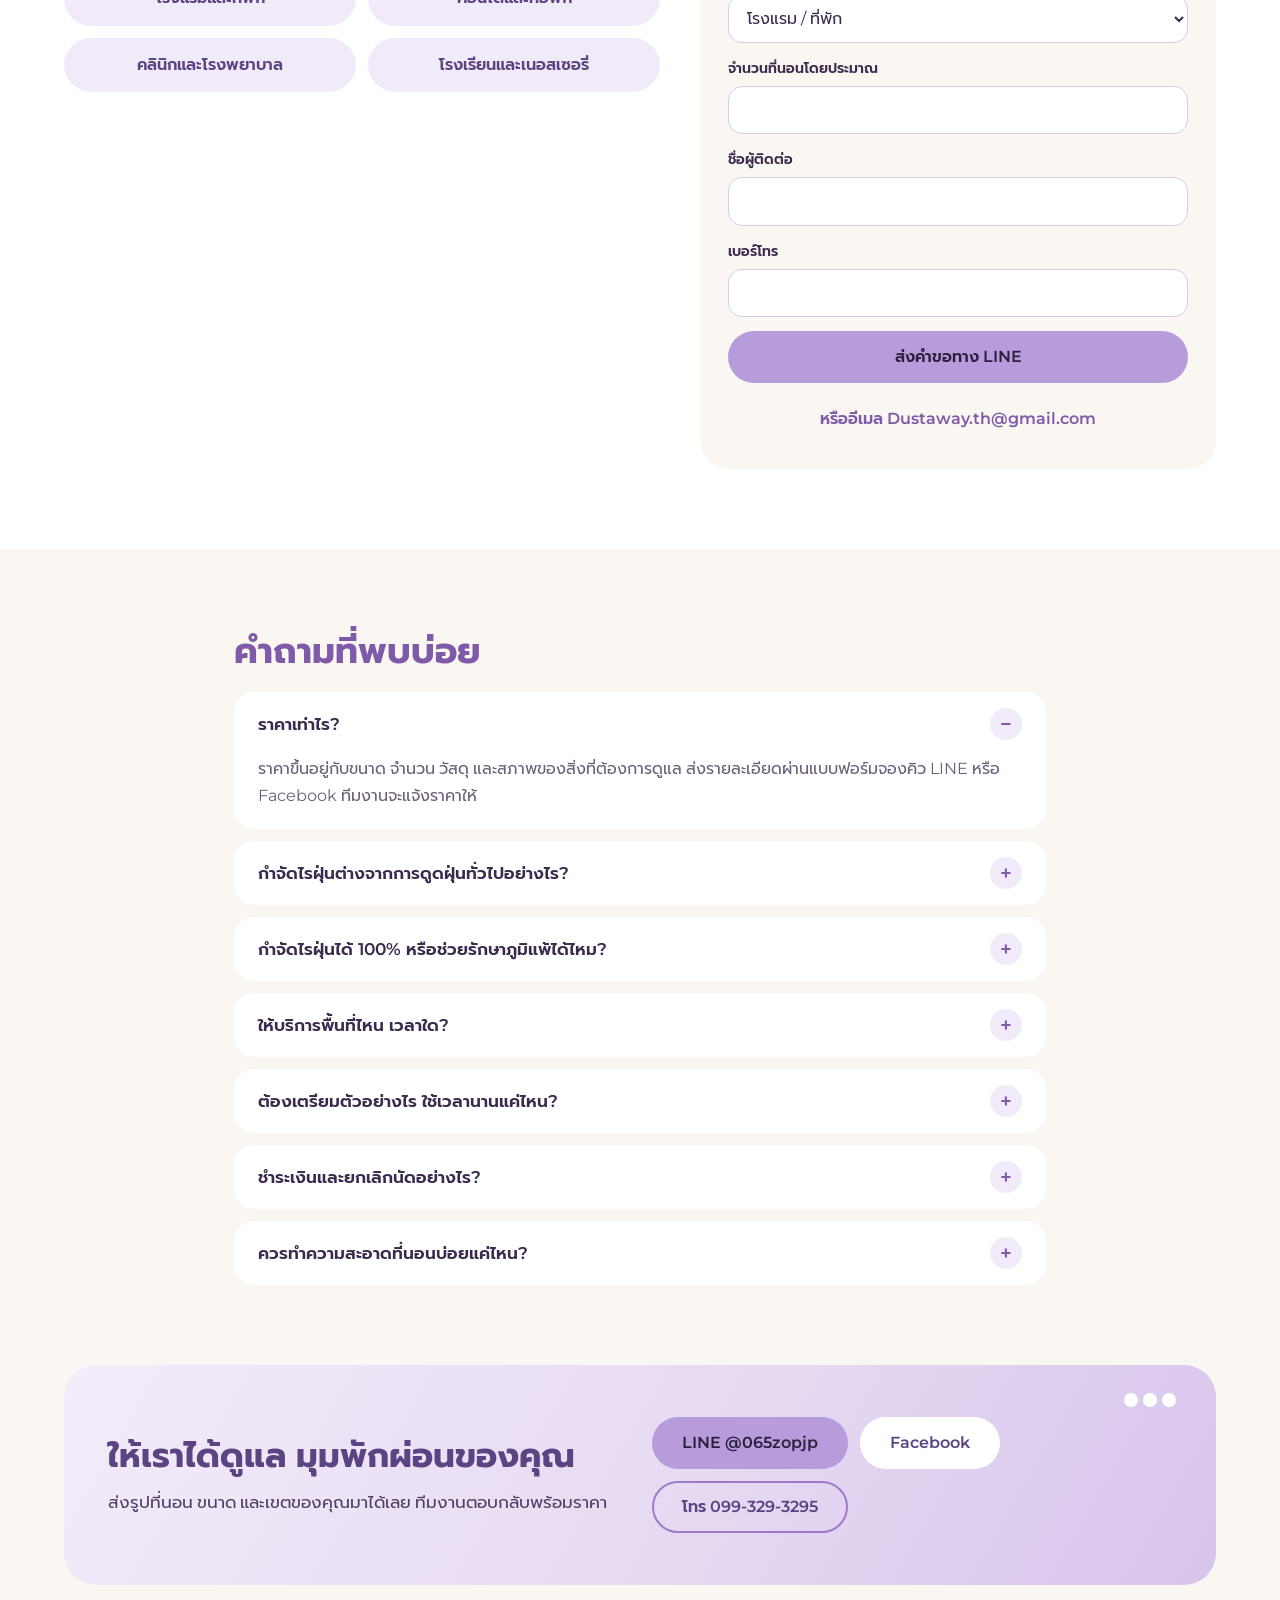
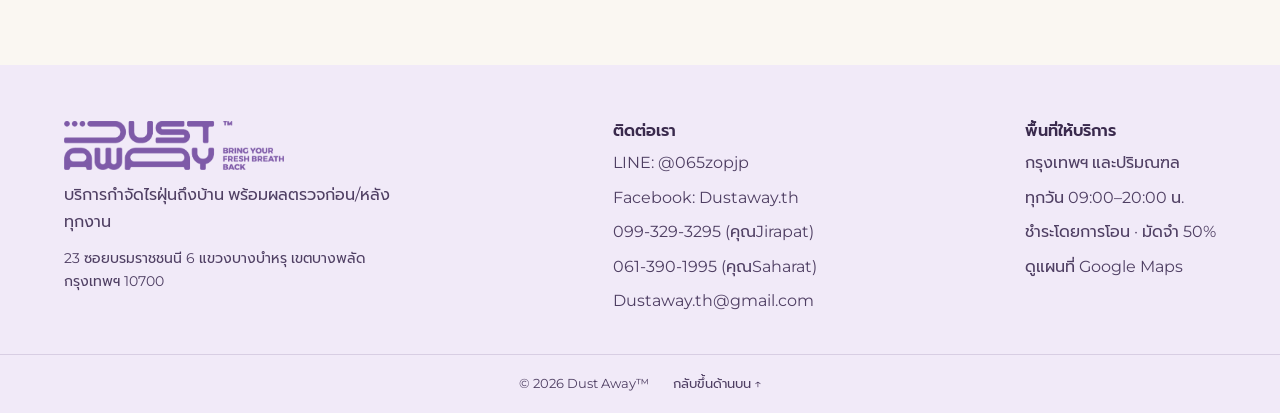
==== commit 44fe0160: "Add files via upload" ====
--- a/index.html
+++ b/index.html
@@ -3,26 +3,24 @@
 <head>
   <meta charset="utf-8">
   <meta name="viewport" content="width=device-width, initial-scale=1">
-  <title>Dust Away | บริการกำจัดไรฝุ่น ที่นอน โซฟา ผ้าม่าน กรุงเทพฯ และปริมณฑล</title>
-  <meta name="description" content="Dust Away บริการกำจัดไรฝุ่นที่นอน โซฟา หมอน ผ้านวม ผ้าม่าน และพรมถึงบ้าน พร้อมผลตรวจไรฝุ่นก่อน/หลังทุกงาน ให้บริการกรุงเทพฯ และปริมณฑล 09:00–20:00 น.">
+  <title>กำจัดไรฝุ่น ดูดไรฝุ่นที่นอน | Dust Away กรุงเทพฯ และปริมณฑล</title>
+  <meta name="description" content="Dust Away บริการกำจัดไรฝุ่นที่นอน โซฟา หมอน ผ้าห่ม ผ้าม่าน และพรมถึงบ้าน พร้อมตรวจวัดก่อน/หลังทุกงาน รีวิว 5.0 บน Google ให้บริการกรุงเทพฯ และปริมณฑล 09:00–20:00 น.">
   <meta name="theme-color" content="#B79CDB">
-  <meta property="og:title" content="Dust Away — Bring your fresh breath back">
-  <meta property="og:description" content="บริการกำจัดไรฝุ่น พร้อมผลตรวจก่อน/หลังทุกงาน กรุงเทพฯ และปริมณฑล">
+  <meta property="og:title" content="Dust Away — กำจัดไรฝุ่น เริ่มที่มุมพักผ่อนของคุณ">
+  <meta property="og:description" content="บริการกำจัดไรฝุ่นถึงบ้าน พร้อมตรวจวัดก่อน/หลังทุกงาน กรุงเทพฯ และปริมณฑล">
   <meta property="og:type" content="website">
-  
   <link rel="icon" href="[data-uri]" type="image/svg+xml">
   <link rel="preconnect" href="https://fonts.googleapis.com">
   <link rel="preconnect" href="https://fonts.gstatic.com" crossorigin>
   <link href="https://fonts.googleapis.com/css2?family=Montserrat:wght@400;500;600;700&family=Prompt:wght@300;400;500;600&display=swap" rel="stylesheet">
   <style>
 /* =========================================================
-   Dust Away — Landing page styles (soft purple theme)
-   Type:  Montserrat (EN) + Prompt (TH)
-   To change colours, edit the variables in :root below.
+   Dust Away — website styles (soft purple theme, v2 combined)
+   Type: Montserrat (EN) + Prompt (TH)
+   Change colours in :root below.
    ========================================================= */
 
 :root {
-  /* Soft purple palette */
   --purple: #7E5AA8;        /* headings, links, accents */
   --purple-hover: #6A4E94;
   --purple-deep: #5B4482;   /* text on lavender backgrounds */
@@ -30,14 +28,15 @@
   --btn-hover: #A88BD0;
   --btn-ink: #2E1F42;       /* text on soft purple buttons */
   --outline: #9C7CC9;
-  --lilac: #CDB8E6;
+  --lilac: #D9C8EE;
   --lavender: #F1EAF8;
   --lavender-2: #E6DAF2;
   --soft-gradient: linear-gradient(120deg, #F3ECFA 0%, #E6DAF2 55%, #D7C4EC 100%);
-  --cream: #FAF7F2;         /* page background */
+  --cream: #FAF7F2;
   --white: #FFFFFF;
-  --ink: #3A2A4D;           /* body text */
-  --muted: #6B5E78;         /* secondary text */
+  --ink: #3A2A4D;
+  --ink-soft: #4F3F63;
+  --muted: #6B5E78;
   --line: #EAE2F1;
   --input: #D9CCE6;
   --radius-lg: 28px;
@@ -52,15 +51,9 @@
 @media (prefers-reduced-motion: reduce) { html { scroll-behavior: auto; } }
 
 body {
-  margin: 0;
-  font-family: var(--font);
-  font-size: 16px;
-  line-height: 1.65;
-  color: var(--ink);
-  background: var(--cream);
-  -webkit-font-smoothing: antialiased;
+  margin: 0; font-family: var(--font); font-size: 16px; line-height: 1.65;
+  color: var(--ink); background: var(--cream); -webkit-font-smoothing: antialiased;
 }
-
 img { max-width: 100%; height: auto; display: block; }
 a { color: var(--purple); }
 a:hover { color: var(--purple-hover); }
@@ -68,31 +61,28 @@
 h2 { font-size: clamp(28px, 3.4vw, 36px); font-weight: 700; color: var(--purple); margin-bottom: 12px; }
 h3 { font-size: 19px; font-weight: 600; }
 p { margin: 0; }
-:focus-visible { outline: 3px solid var(--lilac); outline-offset: 3px; border-radius: 6px; }
+:focus-visible { outline: 3px solid var(--outline); outline-offset: 3px; border-radius: 6px; }
 
 .container { max-width: var(--container); margin: 0 auto; padding-left: 24px; padding-right: 24px; }
 .narrow { max-width: 860px; }
 .section { padding-top: 80px; padding-bottom: 80px; }
 .section-tight { padding-top: 0; padding-bottom: 80px; }
+.section-sub { font-size: 17px; max-width: 720px; margin-bottom: 32px; }
+.section-sub.deep { color: var(--ink-soft); }
 .muted { color: var(--muted); }
-.small { font-size: 14px; display: block; }
+.small { font-size: 14px; }
+.band-white { background: #fff; }
+.band-white .card { background: var(--cream); }
 
 .skip-link { position: absolute; left: -9999px; top: 8px; background: var(--btn); color: var(--btn-ink); padding: 8px 16px; border-radius: 999px; z-index: 100; }
 .skip-link:focus { left: 16px; }
 
-/* ---------- Brand graphic elements ---------- */
+/* ---------- Brand elements ---------- */
 .dots { display: inline-flex; gap: 5px; color: var(--outline); }
 .dots i { width: 9px; height: 9px; border-radius: 999px; background: currentColor; display: block; }
-.dots-lg { gap: 10px; color: var(--white); }
-.dots-lg i { width: 22px; height: 22px; }
-
-.eyebrow {
-  display: flex; align-items: center; gap: 12px;
-  color: var(--purple); font-weight: 700; font-size: 13px;
-  letter-spacing: 0.12em; text-transform: uppercase; margin-bottom: 12px;
-}
-
-/* ---------- Buttons & links ---------- */
+.eyebrow { display: flex; align-items: center; gap: 12px; color: var(--purple); font-weight: 700; font-size: 13px; letter-spacing: .12em; text-transform: uppercase; margin-bottom: 12px; }
+
+/* ---------- Buttons ---------- */
 .btn {
   display: inline-flex; align-items: center; justify-content: center; gap: 8px;
   min-height: 52px; padding: 0 28px; border-radius: 999px;
@@ -106,173 +96,213 @@
 .btn-primary:hover { background: var(--btn-hover); color: var(--btn-ink); }
 .btn-outline { border-color: var(--outline); color: var(--purple-deep); background: transparent; }
 .btn-outline:hover { background: var(--lavender); color: var(--purple-deep); }
-.btn-row { display: flex; flex-wrap: wrap; gap: 12px; }
-.text-link { font-weight: 600; text-decoration: none; display: inline-flex; min-height: 44px; align-items: center; }
+.btn-white { background: #fff; color: var(--purple-deep); }
+.btn-white:hover { background: var(--lavender); color: var(--purple-deep); }
+.btn-row { display: flex; flex-wrap: wrap; align-items: center; gap: 12px; }
+.text-link { font-weight: 600; text-decoration: none; display: inline-flex; align-items: center; min-height: 44px; }
 .text-link:hover { text-decoration: underline; }
 .text-link.center { justify-content: center; }
-
 .tag { background: var(--lavender-2); color: var(--purple-deep); font-weight: 600; font-size: 15px; padding: 8px 18px; border-radius: 999px; }
-.badge { align-self: flex-start; background: var(--btn); color: var(--btn-ink); font-weight: 700; font-size: 12px; letter-spacing: .08em; text-transform: uppercase; padding: 5px 12px; border-radius: 999px; }
+.badge { align-self: flex-start; background: var(--btn); color: var(--btn-ink); font-weight: 700; font-size: 12px; padding: 3px 10px; border-radius: 999px; }
 
 /* ---------- Header ---------- */
-.site-header {
-  position: sticky; top: 0; z-index: 50;
-  background: rgba(250, 247, 242, 0.94);
-  backdrop-filter: blur(8px); -webkit-backdrop-filter: blur(8px);
-  border-bottom: 1px solid var(--line);
-}
+.site-header { position: sticky; top: 0; z-index: 50; background: rgba(250, 247, 242, .94); backdrop-filter: blur(8px); -webkit-backdrop-filter: blur(8px); border-bottom: 1px solid var(--line); }
 .header-inner { display: flex; align-items: center; gap: 24px; padding-top: 14px; padding-bottom: 14px; }
-.logo img { height: 30px; width: auto; }
-.main-nav { display: flex; gap: 26px; flex: 1; justify-content: center; }
+.logo img { height: 28px; width: auto; }
+.main-nav { display: flex; gap: 22px; flex: 1; justify-content: center; flex-wrap: wrap; }
 .main-nav a { color: var(--ink); text-decoration: none; font-weight: 500; font-size: 15px; padding: 8px 0; }
 .main-nav a:hover { color: var(--purple); }
-.header-actions { display: flex; align-items: center; gap: 12px; }
+.header-actions { display: flex; align-items: center; gap: 10px; }
 .lang-switch { display: flex; border: 1px solid var(--input); border-radius: 999px; padding: 3px; background: #fff; }
-.lang-switch button {
-  min-width: 44px; min-height: 36px; border: 0; border-radius: 999px; background: transparent;
-  color: var(--purple); font: inherit; font-weight: 600; font-size: 14px; cursor: pointer;
-}
+.lang-switch button { min-width: 44px; min-height: 36px; border: 0; border-radius: 999px; background: transparent; color: var(--purple); font: inherit; font-weight: 600; font-size: 14px; cursor: pointer; }
 .lang-switch button[aria-pressed="true"] { background: var(--btn); color: var(--btn-ink); }
 .menu-toggle { display: none; width: 44px; height: 44px; border: 0; background: none; color: var(--purple); cursor: pointer; align-items: center; justify-content: center; }
 
 /* ---------- Hero ---------- */
-.hero { display: flex; flex-wrap: wrap; gap: 48px; align-items: center; padding-top: 64px; padding-bottom: 56px; }
-.hero-copy { flex: 1 1 460px; min-width: 0; display: flex; flex-direction: column; gap: 22px; }
-.hero h1 { font-size: clamp(38px, 5vw, 60px); font-weight: 700; color: var(--purple); letter-spacing: -0.01em; }
+.hero { display: flex; flex-wrap: wrap; gap: 48px; align-items: center; padding-top: 64px; padding-bottom: 40px; }
+.hero-copy { flex: 1 1 460px; min-width: 0; display: flex; flex-direction: column; gap: 20px; }
+.hero h1 { font-size: clamp(34px, 4.4vw, 54px); font-weight: 700; color: var(--purple); }
 .lead { font-size: 19px; color: var(--muted); max-width: 540px; }
+.rating-chip { align-self: flex-start; display: inline-flex; align-items: center; gap: 10px; background: #fff; border-radius: 999px; padding: 8px 16px 8px 10px; text-decoration: none; color: var(--ink); font-size: 14px; box-shadow: 0 1px 0 var(--line); }
+.rating-chip .score { background: var(--lavender); color: var(--purple-deep); border-radius: 999px; padding: 4px 10px; font-weight: 700; }
+.disclaimer { font-size: 13px; color: var(--muted); }
 .hero-visual { flex: 1 1 420px; min-width: 0; position: relative; }
-.hero-photo {
-  position: relative; overflow: hidden; height: 520px;
-  border-radius: 32px 32px 32px 240px; background: var(--soft-gradient);
-  display: flex; align-items: center; justify-content: center;
-}
-.hero-photo .photo { position: absolute; inset: 0; width: 100%; height: 100%; object-fit: cover; z-index: 2; }
-.hero-photo .ring { position: absolute; right: -120px; top: 60px; width: 360px; height: 360px; border-radius: 999px; border: 44px solid rgba(255, 255, 255, .6); }
-.hero-photo .dots { position: absolute; left: 40px; top: 40px; }
-.hero-mark { width: 62%; max-width: 320px; position: relative; }
-.proof-card {
-  position: absolute; left: -24px; bottom: 36px; width: 280px; z-index: 3;
-  background: #fff; border-radius: 22px; padding: 20px 22px; box-shadow: var(--shadow);
-  display: flex; flex-direction: column; gap: 12px;
-}
-.proof-grid { display: flex; gap: 12px; }
+.hero-photo { position: relative; height: 480px; border-radius: 32px 32px 32px 220px; overflow: hidden; background: #F3ECFA; }
+.hero-photo img { position: absolute; inset: 0; width: 100%; height: 100%; object-fit: cover; }
+.proof-card { position: absolute; left: -24px; bottom: 28px; width: 270px; background: #fff; border-radius: 22px; padding: 18px 20px; box-shadow: var(--shadow); display: flex; flex-direction: column; gap: 10px; }
+.proof-grid { display: flex; gap: 10px; }
 .proof { flex: 1; border-radius: 12px; padding: 10px 12px; font-size: 13px; }
 .proof b { display: block; font-size: 22px; }
 .proof.before { background: var(--cream); color: var(--muted); }
 .proof.before b { color: var(--ink); }
 .proof.after { background: var(--lavender); color: var(--purple-deep); }
 
-/* ---------- Cards & grids ---------- */
-.card { background: #fff; border-radius: var(--radius-lg); padding: 28px; box-shadow: 0 1px 0 var(--line); }
-.grid-3, .grid-4 { display: grid; gap: 20px; margin-top: 28px; }
-.grid-3 { grid-template-columns: repeat(auto-fit, minmax(260px, 1fr)); }
-.grid-4 { grid-template-columns: repeat(auto-fit, minmax(240px, 1fr)); }
-.card h3 { margin: 12px 0 8px; }
-.card p { color: var(--muted); }
-.num-badge { width: 48px; height: 48px; border-radius: 999px; background: var(--lavender-2); color: var(--purple-deep); display: inline-flex; align-items: center; justify-content: center; font-weight: 700; font-size: 18px; }
+/* ---------- Trust strip ---------- */
+.trust { display: grid; grid-template-columns: repeat(auto-fit, minmax(240px, 1fr)); gap: 14px; padding-bottom: 56px; }
+.trust-item { background: #fff; border-radius: var(--radius); padding: 18px 20px; display: flex; gap: 14px; align-items: center; }
+.trust-item .ico { width: 44px; height: 44px; flex-shrink: 0; border-radius: 999px; background: var(--lavender); color: var(--purple-deep); display: flex; align-items: center; justify-content: center; font-weight: 700; }
+.trust-item b { display: block; }
+.trust-item small { color: var(--muted); font-size: 14px; }
+
+/* ---------- Infographic ---------- */
+.mites { display: flex; flex-wrap: wrap; gap: 40px; align-items: center; }
+.bed-diagram { flex: 1 1 460px; min-width: 0; background: #F3ECFA; border-radius: var(--radius-lg); padding: 52px 40px 40px; position: relative; display: flex; align-items: flex-end; }
+.bd-num { position: absolute; width: 30px; height: 30px; border-radius: 999px; background: var(--purple); color: #fff; font-weight: 700; font-size: 14px; display: flex; align-items: center; justify-content: center; }
+.bd-head { width: 54px; height: 220px; flex-shrink: 0; border-radius: 18px 18px 6px 6px; background: var(--btn); position: relative; }
+.bd-head .bd-num { top: -14px; left: 50%; transform: translateX(-50%); }
+.bd-body { flex: 1; display: flex; flex-direction: column; }
+.bd-sheet { height: 22px; margin: 0 6px; border-radius: 12px 12px 0 0; background: #fff; border: 2px solid var(--lilac); position: relative; }
+.bd-sheet .bd-num { right: 16px; top: -16px; }
+.bd-top { height: 40px; margin: 0 6px; background: var(--lavender-2); border-top: 3px dashed var(--outline); border-bottom: 3px dashed var(--outline); position: relative; }
+.bd-top .bd-num { right: 60px; top: 4px; }
+.bd-core { height: 64px; margin: 0 6px; background: repeating-linear-gradient(90deg, var(--lilac) 0 14px, #CDB8E6 14px 28px); position: relative; }
+.bd-core .bd-num { right: 104px; top: 17px; }
+.bd-base { height: 30px; border-radius: 0 0 12px 12px; background: var(--outline); }
+.bd-legs { display: flex; justify-content: space-between; padding: 0 18px; }
+.bd-legs i { width: 12px; height: 22px; background: var(--purple); border-radius: 0 0 4px 4px; display: block; }
+.bed-diagram .dust { position: absolute; right: 36px; top: 26px; color: var(--btn); }
+.layer-list { flex: 1 1 420px; min-width: 0; list-style: none; margin: 0; padding: 0; display: flex; flex-direction: column; gap: 14px; }
+.layer-list li { display: flex; gap: 14px; align-items: flex-start; }
+.layer-list .n, .tip .n { width: 34px; height: 34px; flex-shrink: 0; border-radius: 999px; background: var(--lavender); color: var(--purple-deep); font-weight: 700; display: flex; align-items: center; justify-content: center; }
+.layer-list b { font-size: 17px; }
+.layer-list p { color: var(--muted); font-size: 15px; }
+.layer-list li.note { display: block; margin-top: 6px; background: var(--lavender); border-radius: var(--radius); padding: 18px 20px; }
+.layer-list li.note b { color: var(--purple-deep); display: block; margin-bottom: 4px; }
+.layer-list li.note p { color: var(--ink-soft); }
+
+/* ---------- Cards / grids ---------- */
+.card { background: #fff; border-radius: var(--radius-lg); padding: 28px; }
+.grid-3, .grid-4 { display: grid; gap: 20px; }
+.grid-3 { grid-template-columns: repeat(auto-fit, minmax(270px, 1fr)); }
+.grid-4 { grid-template-columns: repeat(auto-fit, minmax(240px, 1fr)); margin-top: 28px; }
 .section-head { display: flex; flex-wrap: wrap; justify-content: space-between; align-items: flex-end; gap: 16px; }
-
-/* Service cards with photos */
 .service { padding: 0; overflow: hidden; display: flex; flex-direction: column; }
-.service-photo { position: relative; aspect-ratio: 4 / 3; background: var(--soft-gradient); overflow: hidden; }
-.service-photo img { position: absolute; inset: 0; width: 100%; height: 100%; object-fit: cover; transition: transform .4s ease; }
+.service-photo { aspect-ratio: 4 / 3; background: #F3ECFA; overflow: hidden; }
+.service-photo img { width: 100%; height: 100%; object-fit: cover; transition: transform .4s ease; }
 .service:hover .service-photo img { transform: scale(1.04); }
-.service-body { padding: 6px 22px 16px; display: flex; flex-direction: column; flex: 1; }
-.service-body { text-align: center; }
-.service-body .text-link { margin-top: auto; align-self: center; justify-content: center; }
-
-/* ---------- Soft band (How it works) ---------- */
+.service-body { padding: 18px 22px 14px; display: flex; flex-direction: column; align-items: center; text-align: center; gap: 6px; flex: 1; }
+.service-body p { color: var(--muted); font-size: 15px; flex: 1; }
+
+/* ---------- Packages + Mite Guard ---------- */
+.pkg-grid { display: grid; grid-template-columns: repeat(auto-fit, minmax(240px, 1fr)); gap: 16px; margin: 20px 0; }
+.pkg { background: #fff; border-radius: 22px; padding: 20px 22px; text-decoration: none; color: var(--ink); display: flex; flex-direction: column; gap: 4px; transition: box-shadow .15s; }
+.pkg:hover { color: var(--ink); box-shadow: inset 0 0 0 2px var(--lilac); }
+.pkg b { font-size: 18px; }
+.pkg span:not(.badge) { font-size: 14px; color: var(--muted); }
+.pkg.featured { background: var(--lavender); box-shadow: inset 0 0 0 2px var(--btn); }
+.pkg.featured span:not(.badge) { color: var(--purple-deep); }
+.mg-band { background: var(--lavender); border-radius: var(--radius-lg); padding: 32px 36px; display: flex; flex-wrap: wrap; align-items: center; justify-content: space-between; gap: 20px; }
+.mg-band > div { flex: 1 1 420px; }
+.mg-band h3 { font-size: 26px; font-weight: 700; margin-bottom: 6px; }
+.mg-band p:not(.eyebrow) { color: var(--purple-deep); }
+.mg-band .eyebrow { margin-bottom: 6px; }
+
+/* ---------- Quote builder ---------- */
 .band-soft { background: var(--soft-gradient); position: relative; overflow: hidden; }
 .band-soft .container { position: relative; }
-.band-soft .eyebrow { color: var(--purple-deep); }
-.arc { position: absolute; right: -180px; top: -160px; width: 520px; height: 520px; border-radius: 999px; border: 70px solid rgba(255, 255, 255, .7); }
-.pill-bar { position: absolute; left: 0; bottom: 36px; width: 38%; height: 22px; border-radius: 0 999px 999px 0; background: rgba(255, 255, 255, .8); }
-.pill-bar.right { left: auto; right: 0; top: 24px; bottom: auto; width: 22%; height: 18px; border-radius: 999px 0 0 999px; background: var(--lilac); }
-.steps { list-style: none; padding: 0; margin: 32px 0 0; display: grid; grid-template-columns: repeat(auto-fit, minmax(230px, 1fr)); gap: 20px; }
-.steps li { background: rgba(255, 255, 255, .78); border-radius: 24px; padding: 24px; display: flex; flex-direction: column; gap: 8px; }
-.steps b { font-size: 38px; color: var(--outline); line-height: 1; }
-.steps p { color: var(--purple-deep); font-size: 15px; }
-
-/* ---------- Packages ---------- */
-.pkg { display: flex; flex-direction: column; gap: 6px; }
-.pkg h3 { margin: 0; font-size: 21px; }
-.pkg p { margin: 8px 0 16px; flex: 1; }
-.pkg.featured { background: var(--lavender); box-shadow: inset 0 0 0 2px var(--btn); }
-.pkg.featured .small { color: var(--purple-deep); }
-
-/* ---------- Mite Guard band ---------- */
-.mg-band { position: relative; background: var(--lavender); border-radius: 32px; padding: 44px; display: flex; flex-wrap: wrap; align-items: center; justify-content: space-between; gap: 24px; }
-.mg-band > div { flex: 1 1 420px; }
-.mg-band h2 { font-size: 30px; }
-.mg-band p:not(.eyebrow) { color: var(--purple-deep); font-size: 17px; }
-.mg-band > .dots { position: absolute; right: 40px; top: 28px; }
-.mg-band > .dots i { width: 14px; height: 14px; }
+.band-soft h2, .band-soft .eyebrow { color: var(--purple-deep); }
+.arc { position: absolute; right: -160px; top: -160px; width: 460px; height: 460px; border-radius: 999px; border: 60px solid rgba(255, 255, 255, .6); }
+.quote { display: flex; flex-wrap: wrap; gap: 24px; align-items: flex-start; }
+.quote-card { flex: 999 1 560px; min-width: 0; display: flex; flex-direction: column; gap: 20px; }
+.chips-field { border: 0; margin: 0; padding: 0; }
+.chips-field legend, .q-label { font-weight: 600; font-size: 15px; margin-bottom: 10px; display: block; }
+.chips { display: flex; flex-wrap: wrap; gap: 8px; }
+.chip { min-height: 44px; padding: 0 18px; border-radius: 999px; font: inherit; font-weight: 600; font-size: 15px; cursor: pointer; background: #fff; color: var(--purple-deep); border: 2px solid var(--input); }
+.chip[aria-pressed="true"] { background: var(--btn); color: var(--btn-ink); border-color: var(--btn); }
+.q-row { display: flex; flex-wrap: wrap; gap: 20px; align-items: flex-end; }
+.q-district { flex: 1 1 220px; }
+.stepper { display: flex; align-items: center; gap: 8px; }
+.stepper button { width: 44px; height: 44px; border-radius: 999px; font-size: 22px; cursor: pointer; border: 2px solid var(--input); background: #fff; color: var(--purple-deep); }
+.stepper .inc { background: var(--btn); border-color: var(--btn); color: var(--btn-ink); }
+.stepper output { min-width: 32px; text-align: center; font-weight: 700; font-size: 20px; }
+.q-preview { background: var(--cream); border-radius: 18px; padding: 16px 18px; }
+.q-preview .q-label { font-size: 13px; color: var(--muted); margin-bottom: 6px; }
+.q-preview p { white-space: pre-line; font-size: 15px; line-height: 1.7; }
+.talk-steps { flex: 1 1 320px; min-width: 0; display: flex; flex-direction: column; gap: 14px; }
+.talk-steps h3 { font-size: 22px; font-weight: 700; color: var(--purple-deep); }
+.talk { background: rgba(255, 255, 255, .8); border-radius: var(--radius); padding: 18px 20px; display: flex; gap: 14px; }
+.talk > b { font-size: 26px; color: var(--outline); line-height: 1; }
+.talk strong { display: block; font-weight: 600; }
+.talk span { font-size: 14px; color: var(--ink-soft); }
+
+/* ---------- Forms ---------- */
+.booking { display: flex; flex-wrap: wrap; gap: 40px; align-items: flex-start; }
+.booking-intro { flex: 1 1 340px; min-width: 0; display: flex; flex-direction: column; gap: 12px; }
+.policy { list-style: none; padding: 0; margin: 8px 0 0; display: flex; flex-direction: column; gap: 10px; }
+.policy li { position: relative; padding-left: 26px; color: var(--muted); }
+.policy li::before { content: ""; position: absolute; left: 0; top: .55em; width: 12px; height: 12px; border-radius: 999px; background: var(--btn); }
+.booking-form { flex: 1.4 1 480px; min-width: 0; display: grid; grid-template-columns: repeat(2, minmax(0, 1fr)); gap: 16px; }
+.field { display: flex; flex-direction: column; gap: 6px; min-width: 0; }
+.full { grid-column: 1 / -1; }
+.field label { font-size: 14px; font-weight: 600; }
+.field input, .field select, .field textarea { width: 100%; min-height: 48px; border: 1.5px solid var(--input); border-radius: 14px; padding: 10px 14px; font: inherit; color: var(--ink); background: #fff; }
+.field textarea { resize: vertical; }
+.field input:focus, .field select:focus, .field textarea:focus { border-color: var(--purple); outline: none; box-shadow: 0 0 0 3px rgba(126, 90, 168, .2); }
+.field [aria-invalid="true"] { border-color: #B42318; }
+.check-box { display: flex; align-items: center; gap: 14px; padding: 18px; border-radius: var(--radius); background: var(--lavender); cursor: pointer; }
+.check-box input { width: 22px; height: 22px; accent-color: var(--purple); flex-shrink: 0; }
+.check-box b { color: var(--purple-deep); }
+.form-error { color: #B42318; font-weight: 600; font-size: 14px; }
+
+/* ---------- Reviews / tips ---------- */
+.review { margin: 0; display: flex; flex-direction: column; gap: 14px; }
+.review .stars { color: var(--outline); letter-spacing: 2px; }
+.review blockquote { margin: 0; font-size: 17px; line-height: 1.7; }
+.review figcaption { font-size: 14px; color: var(--muted); }
+.review figcaption b { color: var(--ink); }
+.score-text { color: var(--purple-deep); }
+.review-note { margin-top: 14px; }
+.review-cta { margin-top: 24px; }
+.review figcaption a { color: var(--muted); }
+.review figcaption a:hover { color: var(--purple); }
+#reviews .grid-3 { margin-top: 28px; }
+.tip { display: flex; gap: 14px; padding: 22px; }
+.tip p { color: var(--muted); font-size: 14px; }
 
 /* ---------- Business ---------- */
-.band-white { background: #fff; }
 .biz { display: flex; flex-wrap: wrap; gap: 40px; align-items: flex-start; }
 .biz > div:first-child { flex: 1 1 460px; min-width: 0; }
 .biz-list { list-style: none; padding: 0; margin: 24px 0 0; display: grid; grid-template-columns: repeat(2, minmax(0, 1fr)); gap: 12px; }
 .biz-list li { background: var(--lavender); color: var(--purple-deep); border-radius: 999px; padding: 14px 18px; text-align: center; font-weight: 600; }
 .estimator { flex: 1 1 380px; min-width: 0; background: var(--cream); display: flex; flex-direction: column; gap: 14px; }
-.estimator h3 { color: var(--purple); font-size: 22px; margin: 0 0 4px; }
-
-/* ---------- Forms ---------- */
-.booking { display: flex; flex-wrap: wrap; gap: 40px; align-items: flex-start; }
-.booking-intro { flex: 1 1 340px; min-width: 0; display: flex; flex-direction: column; gap: 12px; }
-.policy { list-style: none; padding: 0; margin: 8px 0 0; display: flex; flex-direction: column; gap: 10px; }
-.policy li { position: relative; padding-left: 26px; color: var(--muted); }
-.policy li::before { content: ""; position: absolute; left: 0; top: .55em; width: 12px; height: 12px; border-radius: 999px; background: var(--lilac); }
-.booking-form { flex: 1.4 1 480px; min-width: 0; display: grid; grid-template-columns: repeat(2, minmax(0, 1fr)); gap: 16px; }
-.field { display: flex; flex-direction: column; gap: 6px; min-width: 0; }
-.full { grid-column: 1 / -1; }
-.field label { font-size: 14px; font-weight: 600; }
-.field input, .field select, .field textarea {
-  width: 100%; min-height: 48px; border: 1.5px solid var(--input); border-radius: 14px;
-  padding: 10px 14px; font: inherit; color: var(--ink); background: #fff;
-}
-.field textarea { resize: vertical; }
-.field input:focus, .field select:focus, .field textarea:focus { border-color: var(--purple); outline: none; box-shadow: 0 0 0 3px rgba(126, 90, 168, .2); }
-.field [aria-invalid="true"] { border-color: #B42318; }
-.check-box { display: flex; align-items: center; gap: 14px; padding: 18px; border-radius: var(--radius); background: var(--lavender); cursor: pointer; }
-.check-box input { width: 22px; height: 22px; accent-color: var(--purple); flex-shrink: 0; }
-.check-box b { display: block; color: var(--purple-deep); }
-.form-error { color: #B42318; font-weight: 600; font-size: 14px; }
+.estimator h3 { color: var(--purple); font-size: 22px; }
 
 /* ---------- FAQ ---------- */
 .faq { display: flex; flex-direction: column; gap: 12px; margin-top: 20px; }
 .faq details { background: #fff; border-radius: var(--radius); }
-.faq summary {
-  list-style: none; cursor: pointer; display: flex; justify-content: space-between; align-items: center; gap: 16px;
-  min-height: 60px; padding: 16px 24px; font-weight: 600; font-size: 17px;
-}
+.faq summary { list-style: none; cursor: pointer; display: flex; justify-content: space-between; align-items: center; gap: 16px; min-height: 60px; padding: 16px 24px; font-weight: 600; font-size: 17px; }
 .faq summary::-webkit-details-marker { display: none; }
-.faq summary::after {
-  content: "+"; flex-shrink: 0; width: 32px; height: 32px; border-radius: 999px; background: var(--lavender);
-  color: var(--purple); display: inline-flex; align-items: center; justify-content: center; font-size: 20px;
-}
+.faq summary::after { content: "+"; flex-shrink: 0; width: 32px; height: 32px; border-radius: 999px; background: var(--lavender); color: var(--purple); display: inline-flex; align-items: center; justify-content: center; font-size: 20px; }
 .faq details[open] summary::after { content: "−"; }
 .faq details p { padding: 0 24px 20px; color: var(--muted); }
 
+/* ---------- Closing CTA ---------- */
+.cta-band { position: relative; overflow: hidden; background: var(--soft-gradient); border-radius: 32px; padding: 52px 44px; display: flex; flex-wrap: wrap; align-items: center; justify-content: space-between; gap: 24px; }
+.cta-band > div { flex: 1 1 460px; }
+.cta-band h2 { color: var(--purple-deep); font-size: 34px; }
+.cta-band p { color: var(--ink-soft); font-size: 17px; }
+.cta-band > .dots { position: absolute; right: 40px; top: 28px; color: #fff; }
+.cta-band > .dots i { width: 14px; height: 14px; }
+
 /* ---------- Footer ---------- */
-.site-footer { position: relative; overflow: hidden; color: var(--purple-deep); background: var(--soft-gradient); }
-.footer-inner { position: relative; display: flex; flex-wrap: wrap; justify-content: space-between; gap: 40px; padding-top: 72px; padding-bottom: 48px; }
-.footer-brand { max-width: 360px; display: flex; flex-direction: column; gap: 14px; }
-.footer-brand img { width: 240px; }
-.site-footer h3 { color: var(--purple-deep); font-size: 16px; margin-bottom: 10px; }
+.site-footer { background: var(--lavender); color: var(--ink-soft); }
+.footer-inner { display: flex; flex-wrap: wrap; justify-content: space-between; gap: 40px; padding-top: 56px; padding-bottom: 40px; }
+.footer-brand { max-width: 340px; display: flex; flex-direction: column; gap: 12px; }
+.footer-brand img { width: 220px; }
+.site-footer h3 { color: var(--ink); font-size: 16px; margin-bottom: 10px; }
 .site-footer ul { list-style: none; margin: 0; padding: 0; display: flex; flex-direction: column; gap: 8px; }
-.site-footer a { color: var(--purple-deep); text-decoration: none; }
+.site-footer a { color: var(--ink-soft); text-decoration: none; }
 .site-footer a:hover { text-decoration: underline; }
-.footer-bottom { border-top: 1px solid rgba(75, 46, 110, .15); text-align: center; padding: 18px; font-size: 13px; position: relative; }
+.footer-bottom { border-top: 1px solid rgba(75, 46, 110, .15); padding: 18px 24px; display: flex; flex-wrap: wrap; justify-content: center; gap: 8px 24px; font-size: 13px; }
+
+/* ---------- Toast ---------- */
+.toast { position: fixed; left: 50%; bottom: 96px; transform: translateX(-50%); z-index: 60; background: var(--ink); color: #fff; padding: 12px 20px; border-radius: 999px; font-size: 14px; box-shadow: var(--shadow); max-width: calc(100% - 32px); text-align: center; }
 
 .mobile-bar { display: none; }
 
 /* ---------- Responsive ---------- */
-@media (max-width: 960px) {
-  .main-nav {
-    display: none; position: absolute; top: 100%; left: 0; right: 0;
-    flex-direction: column; gap: 0; background: var(--cream); border-bottom: 1px solid var(--line); padding: 8px 24px 16px;
-  }
+@media (max-width: 1080px) {
+  .main-nav { display: none; position: absolute; top: 100%; left: 0; right: 0; flex-direction: column; gap: 0; background: var(--cream); border-bottom: 1px solid var(--line); padding: 8px 24px 16px; }
   .main-nav.open { display: flex; }
   .main-nav a { padding: 12px 0; font-size: 17px; border-bottom: 1px solid var(--line); }
   .menu-toggle { display: inline-flex; }
@@ -283,27 +313,37 @@
   .container { padding-left: 16px; padding-right: 16px; }
   .section { padding-top: 56px; padding-bottom: 56px; }
   .section-tight { padding-bottom: 56px; }
-  .logo img { height: 22px; }
+  .logo img { height: 20px; }
   .hide-mobile { display: none; }
-  .hero { padding-top: 32px; gap: 32px; }
-  .hero-photo { height: 300px; border-radius: 24px 24px 24px 140px; }
-  .proof-card { position: relative; left: auto; bottom: auto; width: auto; margin: -40px 12px 0; }
-  .arc { width: 200px; height: 200px; border-width: 32px; right: -110px; top: -110px; }
-  .band-soft h2 { max-width: 80%; }
-  .pill-bar { height: 14px; bottom: 20px; }
-  .mg-band { padding: 28px 22px; }
-  .mg-band > .dots { display: none; }
+  .hero { padding-top: 28px; gap: 28px; }
+  .hero-photo { height: 260px; border-radius: 24px 24px 24px 120px; }
+  .proof-card { position: relative; left: auto; bottom: auto; width: auto; margin: -36px 12px 0; }
+  .trust { grid-template-columns: repeat(2, minmax(0, 1fr)); gap: 10px; padding-bottom: 40px; }
+  .trust-item { flex-direction: column; align-items: flex-start; gap: 8px; padding: 14px; }
+  .trust-item .ico { width: 36px; height: 36px; }
+  .bed-diagram { padding: 40px 18px 22px; }
+  .bed-diagram .dust { display: none; }
+  .bd-head { width: 34px; height: 140px; }
+  .bd-top .bd-num { right: 40px; }
+  .bd-core .bd-num { right: 72px; }
+  .grid-4 { grid-template-columns: repeat(2, minmax(0, 1fr)); gap: 12px; }
+  .service-body { padding: 12px 10px 6px; }
+  .service-body h3 { font-size: 16px; }
+  .service-body p { display: none; }
+  .mg-band { padding: 24px 20px; }
+  .arc { width: 220px; height: 220px; border-width: 36px; right: -110px; top: -110px; }
+  .band-soft h2 { max-width: 85%; }
+  .card { padding: 20px; }
+  .service { padding: 0; }
   .biz-list { grid-template-columns: 1fr; }
-  .booking-form { grid-template-columns: 1fr; padding: 22px; }
-  .card { padding: 22px; }
-  .service { padding: 0; }
-  .mobile-bar {
-    display: flex; gap: 10px; position: fixed; left: 0; right: 0; bottom: 0; z-index: 40;
-    padding: 10px 16px calc(10px + env(safe-area-inset-bottom)); background: #fff; border-top: 1px solid var(--line);
-  }
-  .mobile-bar .btn-outline { flex: 0 0 auto; padding: 0 18px; }
+  .booking-form { grid-template-columns: 1fr; }
+  .cta-band { padding: 28px 22px; }
+  .cta-band > .dots { display: none; }
+  .mobile-bar { display: flex; gap: 8px; position: fixed; left: 0; right: 0; bottom: 0; z-index: 40; padding: 10px 16px calc(10px + env(safe-area-inset-bottom)); background: #fff; border-top: 1px solid var(--line); }
+  .mobile-bar .btn-outline { flex: 0 0 auto; padding: 0 16px; }
   .mobile-bar .btn-primary { flex: 1; }
   body { padding-bottom: 76px; }
+  .toast { bottom: 88px; }
 }
 
 </style>
@@ -315,8 +355,18 @@
     "slogan": "Bring your fresh breath back",
     "email": "Dustaway.th@gmail.com",
     "telephone": ["+66993293295", "+66613901995"],
+    "address": {
+      "@type": "PostalAddress",
+      "streetAddress": "23 ซอยบรมราชชนนี 6 แขวงบางบำหรุ",
+      "addressLocality": "เขตบางพลัด",
+      "addressRegion": "กรุงเทพมหานคร",
+      "postalCode": "10700",
+      "addressCountry": "TH"
+    },
     "areaServed": ["Bangkok", "Nonthaburi", "Pathum Thani", "Samut Prakan", "Samut Sakhon", "Nakhon Pathom"],
-    "openingHours": "Mo-Su 09:00-20:00"
+    "openingHours": "Mo-Su 09:00-20:00",
+    "sameAs": ["https://www.facebook.com/Dustaway.th", "https://maps.app.goo.gl/sLLkZesBiNZyZLzw7"],
+    "aggregateRating": { "@type": "AggregateRating", "ratingValue": "5.0", "reviewCount": "5" }
   }
   </script>
 </head>
@@ -327,12 +377,13 @@
   <header class="site-header">
     <div class="container header-inner">
       <a href="#top" class="logo" aria-label="Dust Away">
-        <img src="[data-uri]" alt="Dust Away — Bring your fresh breath back" width="264" height="30">
+        <img src="[data-uri]" alt="Dust Away — Bring your fresh breath back" width="246" height="28">
       </a>
       <nav class="main-nav" id="main-nav" aria-label="Main">
         <a href="#services" data-en="Services">บริการ</a>
-        <a href="#packages" data-en="Packages">แพ็กเกจ</a>
-        <a href="#how" data-en="How it works">วิธีการทำงาน</a>
+        <a href="#mites" data-en="Where mites hide">ไรฝุ่นซ่อนที่ไหน</a>
+        <a href="#booking" data-en="Book">จองคิว</a>
+        <a href="#reviews" data-en="Reviews">รีวิว</a>
         <a href="#business" data-en="For Business">สำหรับธุรกิจ</a>
         <a href="#faq" data-en="FAQ">คำถามที่พบบ่อย</a>
       </nav>
@@ -341,7 +392,7 @@
           <button type="button" data-lang="th" aria-pressed="true">TH</button>
           <button type="button" data-lang="en" aria-pressed="false">EN</button>
         </div>
-        <a href="#booking" class="btn btn-primary btn-sm hide-mobile" data-en="Book now">จองคิว</a>
+        <a href="#booking" class="btn btn-primary btn-sm hide-mobile" data-en="Get a price / Book">ขอราคา / จองคิว</a>
         <button type="button" class="menu-toggle" aria-label="Open menu" aria-controls="main-nav" aria-expanded="false">
           <svg width="24" height="24" viewBox="0 0 24 24" aria-hidden="true" fill="none" stroke="currentColor" stroke-width="2.2" stroke-linecap="round"><path d="M4 7h16M4 12h16M4 17h10"/></svg>
         </button>
@@ -354,56 +405,70 @@
     <section id="top" class="hero container">
       <div class="hero-copy">
         <div class="eyebrow"><span class="dots" aria-hidden="true"><i></i><i></i><i></i></span>Bring your fresh breath back</div>
-        <h1 data-en-html="Bring your fresh<br>breath back">คืนลมหายใจที่สดชื่น<br>ให้ทุกคนในบ้าน</h1>
-        <p class="lead" data-en="In-home dust-mite removal for mattresses, sofas and curtains, with a mite test before and after so you can see the result yourself.">บริการกำจัดไรฝุ่นที่นอน โซฟา และผ้าม่านถึงบ้านคุณ พร้อมตรวจวัดไรฝุ่นก่อนและหลังทำ ให้เห็นผลด้วยตาตัวเอง</p>
+        <h1 data-en-html="Dust-mite care starts<br>with your resting corner">กำจัดไรฝุ่นเริ่มที่…<br>มุมพักผ่อนของคุณ</h1>
+        <p class="lead" data-en="A mattress that looks clean can still hold built-up dust. We care for mattresses, the area around the bed and the seams at your home, with a test before and after.">ที่นอนดูสะอาด ไม่ได้แปลว่าไม่มีฝุ่นสะสม เราดูแลที่นอน รอบเตียง และตะเข็บถึงบ้านคุณ พร้อมตรวจวัดก่อนและหลังทำ</p>
         <div class="btn-row">
-          <a href="#booking" class="btn btn-primary" data-en="Book a cleaning">จองคิวทำความสะอาด</a>
-          <a href="https://line.me/R/ti/p/@065zopjp" class="btn btn-outline" target="_blank" rel="noopener" data-en="Ask for a price on LINE">สอบถามราคาทาง LINE</a>
-        </div>
-        <p class="muted small" data-en="Bangkok &amp; vicinity · Daily 09:00–20:00">ให้บริการกรุงเทพฯ และปริมณฑล · 09:00–20:00 น.</p>
+          <a href="#booking" class="btn btn-primary" data-en="Book or ask for a price">จองคิว / สอบถามราคา</a>
+          <a href="https://line.me/R/ti/p/@065zopjp" class="btn btn-outline" target="_blank" rel="noopener" data-en="Chat with us on LINE">คุยกับทีมงานทาง LINE</a>
+        </div>
+        <a href="https://maps.app.goo.gl/sLLkZesBiNZyZLzw7" class="rating-chip" target="_blank" rel="noopener"><span class="score">★ 5.0</span><span data-en="from 5 Google reviews">จาก 5 รีวิวบน Google</span></a>
+        <p class="disclaimer" data-en="This service reduces dust and build-up. It is not a medical treatment and cannot guarantee 100% dust-mite removal.">บริการนี้ช่วยลดฝุ่นและสิ่งสะสม ไม่ใช่การรักษาทางการแพทย์ และไม่สามารถรับประกันการกำจัดไรฝุ่นได้ 100%</p>
       </div>
       <div class="hero-visual">
         <div class="hero-photo">
-          <!-- Hero photo: upload assets/hero.jpg (landscape, about 1200×1000 px) -->
+          <img src="[data-uri]" alt="ภาพประกอบเตียงนอนสะอาด" class="art">
+          <!-- Optional real photo: upload assets/hero.jpg and it covers the illustration -->
           <img src="assets/hero.jpg" alt="ทีมงาน Dust Away ทำความสะอาดที่นอน" class="photo" onerror="this.remove()">
-          <span class="ring" aria-hidden="true"></span>
-          <span class="dots dots-lg" aria-hidden="true"><i></i><i></i><i></i></span>
-          <img src="[data-uri]" alt="" class="hero-mark" aria-hidden="true">
         </div>
         <div class="proof-card">
-          <strong data-en="Real mite test result">ผลตรวจไรฝุ่นจริง</strong>
+          <strong data-en="Before / after test">ผลตรวจก่อน / หลังทำ</strong>
           <div class="proof-grid">
             <div class="proof before"><span data-en="Before">ก่อนทำ</span><b>[XX]</b></div>
             <div class="proof after"><span data-en="After">หลังทำ</span><b>[XX]</b></div>
           </div>
-          <small class="muted" data-en="Measured before and after every job">ตรวจวัดก่อนและหลังทำทุกงาน</small>
+          <small class="muted" data-en="Measured on site, every job">ตรวจวัดจากหน้างานจริงทุกงาน</small>
         </div>
       </div>
     </section>
 
-    <!-- ============ WHY ============ -->
-    <section class="section container">
-      <h2 data-en="Why remove dust mites">ทำไมต้องกำจัดไรฝุ่น</h2>
-      <div class="grid-3">
-        <article class="card">
-          <span class="num-badge">1</span>
-          <h3 data-en="A leading indoor allergen">ต้นเหตุภูมิแพ้ในบ้าน</h3>
-          <p data-en="Dust mites are a common indoor allergen behind sneezing, congestion and itchy skin.">ไรฝุ่นเป็นสารก่อภูมิแพ้ในบ้านที่พบบ่อย ทำให้จาม คัดจมูก และคันผิว</p>
-        </article>
-        <article class="card">
-          <span class="num-badge">2</span>
-          <h3 data-en="Hidden deep inside">ซ่อนลึกจนมองไม่เห็น</h3>
-          <p data-en="Mites build up deep in mattresses and fabric furniture, where a normal vacuum cannot reach.">ไรฝุ่นสะสมลึกในที่นอนและเฟอร์นิเจอร์ผ้า เครื่องดูดฝุ่นทั่วไปเข้าไม่ถึง</p>
-        </article>
-        <article class="card">
-          <span class="num-badge">3</span>
-          <h3 data-en="Proven by testing">พิสูจน์ได้ด้วยผลตรวจ</h3>
-          <p data-en="We measure mite levels before and after every job, so you know it is really clean.">เราวัดระดับไรฝุ่นก่อนและหลังทำทุกครั้ง คุณจึงรู้ว่าสะอาดจริง</p>
-        </article>
-      </div>
+    <!-- ============ TRUST STRIP ============ -->
+    <section class="container trust">
+      <div class="trust-item"><span class="ico" aria-hidden="true">★</span><div><b data-en="5.0 on Google">5.0 บน Google</b><small data-en="from 5 real customer reviews">จากลูกค้าจริง 5 รีวิว</small></div></div>
+      <div class="trust-item"><span class="ico" aria-hidden="true"><svg width="22" height="22" viewBox="0 0 24 24" fill="none" stroke="currentColor" stroke-width="2" stroke-linecap="round" stroke-linejoin="round"><path d="M5 12.5l4.5 4.5L19 7.5"/></svg></span><div><b data-en="Tested before &amp; after">ตรวจวัดก่อน/หลังทุกงาน</b><small data-en="see the result yourself">เห็นผลด้วยตาตัวเอง</small></div></div>
+      <div class="trust-item"><span class="ico" aria-hidden="true"><svg width="22" height="22" viewBox="0 0 24 24" fill="none" stroke="currentColor" stroke-width="2" stroke-linecap="round" stroke-linejoin="round"><path d="M12 21s-7-6.2-7-11a7 7 0 0 1 14 0c0 4.8-7 11-7 11z"/><circle cx="12" cy="10" r="2.5"/></svg></span><div><b data-en="Bangkok &amp; vicinity">กรุงเทพฯ และปริมณฑล</b><small data-en="daily 09:00–20:00">ทุกวัน 09:00–20:00 น.</small></div></div>
+      <div class="trust-item"><span class="ico" aria-hidden="true"><svg width="22" height="22" viewBox="0 0 24 24" fill="none" stroke="currentColor" stroke-width="2" stroke-linecap="round" stroke-linejoin="round"><rect x="3" y="6" width="18" height="12" rx="2"/><path d="M3 10h18"/></svg></span><div><b data-en="50% deposit">มัดจำ 50%</b><small data-en="full refund if cancelled 3 days ahead">ยกเลิกก่อน 3 วัน คืนเต็ม</small></div></div>
     </section>
 
-    <!-- ============ SERVICES (with photos) ============ -->
+    <!-- ============ WHERE MITES HIDE ============ -->
+    <section id="mites" class="band-white">
+      <div class="container section">
+        <p class="eyebrow" data-en="Infographic">อินโฟกราฟิก</p>
+        <h2 data-en="Where dust mites hide in your bed">ไรฝุ่นซ่อนอยู่ตรงไหนในเตียงของคุณ</h2>
+        <p class="muted section-sub" data-en="A mattress that looks clean can still hold dust. These are the 4 spots we care for every time.">ที่นอนดูสะอาด ไม่ได้แปลว่าไม่มีฝุ่นสะสม นี่คือ 4 จุดที่เราดูแลทุกครั้ง</p>
+        <div class="mites">
+          <div class="bed-diagram" role="img" aria-label="แผนภาพชั้นของเตียงนอน 4 ชั้น">
+            <div class="bd-head"><span class="bd-num">4</span></div>
+            <div class="bd-body">
+              <div class="bd-sheet"><span class="bd-num">1</span></div>
+              <div class="bd-top"><span class="bd-num">2</span></div>
+              <div class="bd-core"><span class="bd-num">3</span></div>
+              <div class="bd-base"></div>
+              <div class="bd-legs"><i></i><i></i></div>
+            </div>
+            <span class="dots dust" aria-hidden="true"><i></i><i></i><i></i></span>
+          </div>
+          <ol class="layer-list">
+            <li><span class="n">1</span><div><b data-en="Sheets &amp; pillowcases">ผ้าปูที่นอนและปลอกหมอน</b><p data-en="Touch your skin every night and collect skin cells and sweat.">สัมผัสผิวทุกคืน เป็นที่สะสมของเซลล์ผิวและเหงื่อ</p></div></li>
+            <li><span class="n">2</span><div><b data-en="Mattress surface &amp; seams">พื้นผิวที่นอนและตะเข็บ</b><p data-en="Mites cling to fibres and along the seams.">ไรฝุ่นชอบเกาะตามเส้นใยและแนวตะเข็บ</p></div></li>
+            <li><span class="n">3</span><div><b data-en="Inner support layer">ชั้นรองรับภายในที่นอน</b><p data-en="Warmth and moisture build up inside, out of sight.">ความอุ่นและความชื้นสะสมด้านในที่มองไม่เห็น</p></div></li>
+            <li><span class="n">4</span><div><b data-en="Headboard, bed edges &amp; furniture gaps">หัวเตียง ขอบเตียง และซอกเฟอร์นิเจอร์</b><p data-en="Dust collects here but is rarely cleaned.">จุดที่ฝุ่นสะสมแต่ไม่ค่อยถูกทำความสะอาด</p></div></li>
+            <li class="note"><b data-en="Dust ≠ dust mites">ฝุ่น ≠ ไรฝุ่น</b><p data-en="Dust mites are tiny relatives of spiders that like warm, damp places with skin cells. Normal sweeping only removes surface dust.">ไรฝุ่นเป็นสัตว์ขนาดเล็ก ญาติของแมงมุม ชอบที่อุ่นชื้นและมีเซลล์ผิว การกวาดหรือปัดทั่วไปจึงช่วยได้แค่ฝุ่นที่ผิวหน้า</p></li>
+          </ol>
+        </div>
+      </div>
+    </section>
+
+    <!-- ============ SERVICES ============ -->
     <section id="services" class="section container">
       <div class="section-head">
         <h2 data-en="Our services">บริการของเรา</h2>
@@ -411,152 +476,56 @@
       </div>
       <div class="grid-4">
         <article class="card service">
-          <div class="service-photo">
-            <img src="[data-uri]" alt="ภาพประกอบเตียงนอน" loading="lazy">
-          </div>
+          <div class="service-photo"><img src="[data-uri]" alt="ภาพประกอบเตียงนอน" loading="lazy"></div>
           <div class="service-body">
             <h3 data-en="Mattresses">ที่นอน</h3>
-            <p data-en="Deep dust-mite removal for every mattress size.">กำจัดไรฝุ่นเชิงลึกสำหรับที่นอนทุกขนาด</p>
-            <a href="#booking" class="text-link" data-service="mattress" data-en="Book this service →">จองบริการนี้ →</a>
+            <p data-en="Deep dust-mite care for the surface and seams, every size.">กำจัดไรฝุ่นเชิงลึก ทั้งพื้นผิวและตะเข็บ ทุกขนาด</p>
+            <a href="#booking" class="text-link" data-svc="mattress" data-en="Book this service →">จองบริการนี้ →</a>
           </div>
         </article>
         <article class="card service">
-          <div class="service-photo">
-            <img src="[data-uri]" alt="ภาพประกอบโซฟา" loading="lazy">
-          </div>
+          <div class="service-photo"><img src="[data-uri]" alt="ภาพประกอบโซฟา" loading="lazy"></div>
           <div class="service-body">
             <h3 data-en="Sofas">โซฟา</h3>
             <p data-en="Fabric sofas and armchairs, cleaned at your home.">โซฟาผ้าและเก้าอี้บุผ้า ทำความสะอาดถึงบ้าน</p>
-            <a href="#booking" class="text-link" data-service="sofa" data-en="Book this service →">จองบริการนี้ →</a>
+            <a href="#booking" class="text-link" data-svc="sofa" data-en="Book this service →">จองบริการนี้ →</a>
           </div>
         </article>
         <article class="card service">
-          <div class="service-photo">
-            <img src="[data-uri]" alt="ภาพประกอบหมอนและผ้าห่ม" loading="lazy">
-          </div>
+          <div class="service-photo"><img src="[data-uri]" alt="ภาพประกอบหมอนและผ้าห่ม" loading="lazy"></div>
           <div class="service-body">
-            <h3 data-en="Pillows &amp; duvets">หมอนและผ้านวม</h3>
-            <p data-en="Pillows, duvets and bedding that touch your skin every night.">หมอน ผ้านวม และเครื่องนอนที่สัมผัสผิวทุกคืน</p>
-            <a href="#booking" class="text-link" data-service="pillow" data-en="Book this service →">จองบริการนี้ →</a>
+            <h3 data-en="Pillows &amp; blankets">หมอนและผ้าห่ม</h3>
+            <p data-en="Pillows, blankets and bedding that touch your skin every night.">หมอน ผ้าห่ม และเครื่องนอนที่สัมผัสผิวทุกคืน</p>
+            <a href="#booking" class="text-link" data-svc="pillow" data-en="Book this service →">จองบริการนี้ →</a>
           </div>
         </article>
         <article class="card service">
-          <div class="service-photo">
-            <img src="[data-uri]" alt="ภาพประกอบผ้าม่านและพรม" loading="lazy">
-          </div>
+          <div class="service-photo"><img src="[data-uri]" alt="ภาพประกอบผ้าม่านและพรม" loading="lazy"></div>
           <div class="service-body">
-            <h3 data-en="Curtains &amp; rugs">ผ้าม่านและพรม</h3>
-            <p data-en="Curtains and rugs, where dust settles every day.">ผ้าม่านและพรม จุดสะสมฝุ่นที่ถูกมองข้าม</p>
-            <a href="#booking" class="text-link" data-service="curtain" data-en="Book this service →">จองบริการนี้ →</a>
+            <h3 data-en="Drapes &amp; carpets">ผ้าม่านและพรม</h3>
+            <p data-en="Where dust settles but is often overlooked.">จุดสะสมฝุ่นที่มักถูกมองข้าม</p>
+            <a href="#booking" class="text-link" data-svc="curtain" data-en="Book this service →">จองบริการนี้ →</a>
           </div>
         </article>
       </div>
     </section>
 
-    <!-- ============ HOW ============ -->
-    <section id="how" class="band-soft">
-      <span class="arc" aria-hidden="true"></span>
-      <span class="pill-bar" aria-hidden="true"></span>
-      <div class="container section">
-        <p class="eyebrow" data-en="How it works">วิธีการทำงาน</p>
-        <h2 data-en="4 steps to a proven clean">4 ขั้นตอน สะอาดแบบพิสูจน์ได้</h2>
-        <ol class="steps">
-          <li><b>01</b><h3 data-en="Book online">จองคิวออนไลน์</h3><p data-en="Pick a service, date and time, then transfer a 50% deposit.">เลือกบริการ วัน และเวลา แล้วโอนมัดจำ 50%</p></li>
-          <li><b>02</b><h3 data-en="Test before">ตรวจวัดก่อนทำ</h3><p data-en="Our team measures the mite level before starting.">ทีมงานตรวจระดับไรฝุ่นก่อนเริ่มงาน</p></li>
-          <li><b>03</b><h3 data-en="Deep clean">ทำความสะอาดเชิงลึก</h3><p data-en="Deep cleaning for mattresses and fabrics at your home.">ทำความสะอาดเชิงลึกที่นอนและเฟอร์นิเจอร์ผ้าถึงบ้าน</p></li>
-          <li><b>04</b><h3 data-en="Re-test and report">ตรวจซ้ำและรายงานผล</h3><p data-en="We measure again and leave you a before/after report.">วัดผลหลังทำ พร้อมรายงานก่อน/หลังให้คุณเก็บไว้</p></li>
-        </ol>
-      </div>
-    </section>
-
-    <!-- ============ PACKAGES (no prices) ============ -->
-    <section id="packages" class="section container">
+    <!-- ============ PACKAGES + MITE GUARD ============ -->
+    <section id="packages" class="container section-tight">
       <h2 data-en="Popular packages">แพ็กเกจยอดนิยม</h2>
-      <p class="muted" data-en="Better value than single items. Ask us on LINE for the price that fits your home.">คุ้มกว่าสั่งแยกชิ้น สอบถามราคาที่เหมาะกับบ้านของคุณได้ทาง LINE</p>
-      <div class="grid-4">
-        <article class="card pkg">
-          <h3 data-en="Allergy-Free Bedroom">ห้องนอนปลอดภูมิแพ้</h3><span class="muted small">Allergy-Free Bedroom</span>
-          <p data-en="For one bedroom, ideal for allergy sufferers.">สำหรับห้องนอน 1 ห้อง เหมาะกับผู้มีอาการภูมิแพ้</p>
-          <a href="#booking" class="btn btn-outline btn-block" data-service="allergy" data-en="Choose this package">เลือกแพ็กเกจนี้</a>
-        </article>
-        <article class="card pkg featured">
-          <span class="badge" data-en="Recommended">แนะนำ</span>
-          <h3 data-en="Family Bedrooms">ห้องนอนทั้งครอบครัว</h3><span class="small">Family Bedrooms</span>
-          <p data-en="Every bedroom in the house, in one visit.">ดูแลทุกห้องนอนในบ้านในครั้งเดียว</p>
-          <a href="#booking" class="btn btn-primary btn-block" data-service="family" data-en="Choose this package">เลือกแพ็กเกจนี้</a>
-        </article>
-        <article class="card pkg">
-          <h3 data-en="Whole Home">ทั้งบ้าน</h3><span class="muted small">Whole Home</span>
-          <p data-en="Bedrooms plus sofas and fabrics around the home.">ห้องนอน โซฟา และผ้าต่าง ๆ ทั่วบ้าน</p>
-          <a href="#booking" class="btn btn-outline btn-block" data-service="home" data-en="Choose this package">เลือกแพ็กเกจนี้</a>
-        </article>
-        <article class="card pkg">
-          <h3 data-en="New Baby">เตรียมบ้านรับเบบี๋</h3><span class="muted small">New Baby</span>
-          <p data-en="Get the home ready before your newborn arrives.">เตรียมบ้านให้สะอาดก่อนต้อนรับสมาชิกใหม่</p>
-          <a href="#booking" class="btn btn-outline btn-block" data-service="baby" data-en="Choose this package">เลือกแพ็กเกจนี้</a>
-        </article>
-      </div>
-    </section>
-
-    <!-- ============ MITE GUARD ============ -->
-    <section class="container section-tight">
+      <div class="pkg-grid">
+        <a href="#booking" class="pkg" data-svc="allergy"><b data-en="Allergy-Free Bedroom">ห้องนอนปลอดภูมิแพ้</b><span data-en="One bedroom, ideal for allergy sufferers">ห้องนอน 1 ห้อง เหมาะกับผู้มีอาการภูมิแพ้</span></a>
+        <a href="#booking" class="pkg featured" data-svc="family"><span class="badge" data-en="Recommended">แนะนำ</span><b data-en="Family Bedrooms">ห้องนอนทั้งครอบครัว</b><span data-en="Every bedroom in the house, in one visit">ทุกห้องนอนในบ้าน ในครั้งเดียว</span></a>
+        <a href="#booking" class="pkg" data-svc="home"><b data-en="Whole Home">ทั้งบ้าน</b><span data-en="Bedrooms, sofas and fabrics around the home">ห้องนอน โซฟา และผ้าต่าง ๆ ทั่วบ้าน</span></a>
+        <a href="#booking" class="pkg" data-svc="baby"><b data-en="New Baby">เตรียมบ้านรับเบบี๋</b><span data-en="Get the home ready before your newborn arrives">เตรียมบ้านให้พร้อมก่อนสมาชิกใหม่มาถึง</span></a>
+      </div>
       <div class="mg-band">
-        <span class="dots" aria-hidden="true"><i></i><i></i><i></i></span>
         <div>
           <p class="eyebrow">Mite Guard</p>
-          <h2 data-en="Ongoing care every 3 months">ดูแลต่อเนื่องทุก 3 เดือน</h2>
+          <h3 data-en="Ongoing care every 3 months">ดูแลต่อเนื่องทุก 3 เดือน</h3>
           <p data-en="Dust mites always come back. Join Mite Guard and save 15% on every visit when you prepay.">ไรฝุ่นกลับมาได้เสมอ สมัคร Mite Guard จ่ายล่วงหน้ารับส่วนลด 15% ทุกครั้ง</p>
         </div>
         <a href="#booking" class="btn btn-primary" id="mg-cta" data-en="Join Mite Guard">สมัคร Mite Guard</a>
-      </div>
-    </section>
-
-    <!-- ============ BUSINESS (no prices) ============ -->
-    <section id="business" class="band-white">
-      <div class="container section biz">
-        <div>
-          <p class="eyebrow" data-en="For business">สำหรับธุรกิจ</p>
-          <h2 data-en="Clean rooms, confident guests">ห้องพักสะอาด ลูกค้ามั่นใจ</h2>
-          <p class="muted" data-en="Special volume pricing on a 12-month care contract, with before/after reports you can show guests and inspectors.">ราคาพิเศษตามปริมาณ พร้อมสัญญาดูแล 12 เดือน และรายงานผลก่อน/หลังที่ใช้ยืนยันกับแขกและผู้ตรวจได้</p>
-          <ul class="biz-list">
-            <li data-en="Hotels &amp; stays">โรงแรมและที่พัก</li>
-            <li data-en="Condos &amp; dorms">คอนโดและหอพัก</li>
-            <li data-en="Clinics &amp; hospitals">คลินิกและโรงพยาบาล</li>
-            <li data-en="Schools &amp; nurseries">โรงเรียนและเนอสเซอรี่</li>
-          </ul>
-        </div>
-        <form id="biz-form" class="card estimator" novalidate>
-          <h3 data-en="Request a business quote">ขอใบเสนอราคาสำหรับธุรกิจ</h3>
-          <div class="field">
-            <label for="bz-name" data-en="Business name">ชื่อธุรกิจ</label>
-            <input type="text" id="bz-name" name="business" required>
-          </div>
-          <div class="field">
-            <label for="bz-type" data-en="Business type">ประเภทธุรกิจ</label>
-            <select id="bz-type" name="type">
-              <option data-en="Hotel / stay">โรงแรม / ที่พัก</option>
-              <option data-en="Condo / dorm">คอนโด / หอพัก</option>
-              <option data-en="Clinic / hospital">คลินิก / โรงพยาบาล</option>
-              <option data-en="School / nursery">โรงเรียน / เนอสเซอรี่</option>
-              <option data-en="Other">อื่น ๆ</option>
-            </select>
-          </div>
-          <div class="field">
-            <label for="bz-units" data-en="Number of mattresses (approx.)">จำนวนที่นอนโดยประมาณ</label>
-            <input type="number" id="bz-units" name="units" min="1" inputmode="numeric" required>
-          </div>
-          <div class="field">
-            <label for="bz-contact" data-en="Contact name">ชื่อผู้ติดต่อ</label>
-            <input type="text" id="bz-contact" name="contact" autocomplete="name" required>
-          </div>
-          <div class="field">
-            <label for="bz-phone" data-en="Phone">เบอร์โทร</label>
-            <input type="tel" id="bz-phone" name="phone" autocomplete="tel" required>
-          </div>
-          <p class="form-error" id="bz-error" role="alert" hidden></p>
-          <button type="submit" class="btn btn-primary btn-block" data-en="Send request via LINE">ส่งคำขอทาง LINE</button>
-          <a class="text-link center" href="mailto:Dustaway.th@gmail.com" data-en="Or email Dustaway.th@gmail.com">หรืออีเมล Dustaway.th@gmail.com</a>
-        </form>
       </div>
     </section>
 
@@ -564,9 +533,9 @@
     <section id="booking" class="section container">
       <div class="booking">
         <div class="booking-intro">
-          <p class="eyebrow" data-en="Book a cleaning">จองคิว</p>
+          <p class="eyebrow" data-en="Book or get a price">จองคิว / ขอราคา</p>
           <h2 data-en="Book in 1 minute">จองคิวง่ายใน 1 นาที</h2>
-          <p class="muted" data-en="Fill in the form and send it to us on LINE. Our team will reply with the price, confirm your slot and the deposit.">กรอกข้อมูลแล้วกดส่งทาง LINE ทีมงานจะแจ้งราคา ยืนยันคิว และยอดมัดจำให้คุณ</p>
+          <p class="muted" data-en="Fill in the form and send it on LINE. Our team will reply with the price, confirm your slot and the deposit. You can add mattress photos in the chat.">กรอกข้อมูลแล้วกดส่งทาง LINE ทีมงานจะแจ้งราคา ยืนยันคิว และยอดมัดจำให้คุณ ส่งรูปที่นอนเพิ่มได้ในแชท</p>
           <ul class="policy">
             <li data-en="Service area: Bangkok, Nonthaburi, Pathum Thani, Samut Prakan, Samut Sakhon, Nakhon Pathom">พื้นที่ให้บริการ: กรุงเทพฯ นนทบุรี ปทุมธานี สมุทรปราการ สมุทรสาคร นครปฐม</li>
             <li data-en="Hours: 09:00–20:00">เวลาให้บริการ: 09:00–20:00 น.</li>
@@ -579,13 +548,15 @@
             <label for="bk-service" data-en="Service">บริการ</label>
             <select id="bk-service" name="service" required>
               <option value="mattress" data-en="Mattress cleaning">ทำความสะอาดที่นอน</option>
+              <option value="mattress-bed" data-en="Mattress + bed area">ที่นอน + รอบเตียง</option>
               <option value="sofa" data-en="Sofa cleaning">ทำความสะอาดโซฟา</option>
-              <option value="pillow" data-en="Pillows &amp; duvets">หมอนและผ้านวม</option>
-              <option value="curtain" data-en="Curtains &amp; rugs">ผ้าม่านและพรม</option>
+              <option value="pillow" data-en="Pillows &amp; blankets">หมอนและผ้าห่ม</option>
+              <option value="curtain" data-en="Drapes &amp; carpets">ผ้าม่านและพรม</option>
               <option value="allergy" data-en="Package: Allergy-Free Bedroom">แพ็กเกจ: ห้องนอนปลอดภูมิแพ้</option>
               <option value="family" data-en="Package: Family Bedrooms">แพ็กเกจ: ห้องนอนทั้งครอบครัว</option>
               <option value="home" data-en="Package: Whole Home">แพ็กเกจ: ทั้งบ้าน</option>
               <option value="baby" data-en="Package: New Baby">แพ็กเกจ: เตรียมบ้านรับเบบี๋</option>
+              <option value="other" data-en="Other (send photos)">อื่น ๆ (ส่งรูป)</option>
             </select>
           </div>
           <div class="field">
@@ -641,7 +612,102 @@
             <button type="submit" class="btn btn-primary" data-en="Send booking via LINE">ส่งการจองทาง LINE</button>
             <a class="btn btn-outline" href="tel:0993293295" data-en="Call 099-329-3295">โทร 099-329-3295</a>
           </div>
-          <p class="muted small full" data-en="Pressing send opens LINE @065zopjp with your booking details filled in. Our team will reply with the price.">เมื่อกดส่ง ระบบจะเปิด LINE @065zopjp พร้อมข้อความการจองให้อัตโนมัติ ทีมงานจะแจ้งราคากลับไป</p>
+          <p class="muted small full" data-en="Pressing send opens LINE @065zopjp with your booking details filled in.">เมื่อกดส่ง ระบบจะเปิด LINE @065zopjp พร้อมข้อความการจองให้อัตโนมัติ</p>
+        </form>
+      </div>
+    </section>
+
+    <!-- ============ REVIEWS ============ -->
+    <section id="reviews" class="band-white">
+      <div class="container section">
+        <div class="section-head">
+          <div>
+            <h2 data-en="Care, in our customers' words">ความใส่ใจ ในคำบอกเล่าของลูกค้า</h2>
+            <p class="muted"><b class="score-text">5.0 ★★★★★</b> <span data-en="from 5 reviews on Google Maps">จาก 5 รีวิวบน Google Maps</span></p>
+          </div>
+          <a class="text-link" href="https://maps.app.goo.gl/sLLkZesBiNZyZLzw7" target="_blank" rel="noopener" data-en="See all reviews on Google →">ดูรีวิวทั้งหมดบน Google →</a>
+        </div>
+        <div class="grid-3">
+          <figure class="card review">
+            <span class="stars" aria-label="5 stars">★★★★★</span>
+            <blockquote>“บริการดี พนักงานสุภาพ สะอาดสะอ้าน”</blockquote>
+            <figcaption><b>Suppanut Danggii</b> · <a href="https://maps.app.goo.gl/sLLkZesBiNZyZLzw7" target="_blank" rel="noopener">Google Maps</a></figcaption>
+          </figure>
+          <figure class="card review">
+            <span class="stars" aria-label="5 stars">★★★★★</span>
+            <blockquote>“พนักงานสุภาพ ให้คำแนะนำดีมากค่ะ ทำความสะอาดหัวเตียงและบริเวณรอบๆเตียงเพิ่มให้ด้วย ห้องนอนสะอาดขึ้นมากๆ ประทับใจค่ะ”</blockquote>
+            <figcaption><b>Manassanan Luangnual</b> · <a href="https://maps.app.goo.gl/sLLkZesBiNZyZLzw7" target="_blank" rel="noopener">Google Maps</a></figcaption>
+          </figure>
+          <figure class="card review">
+            <span class="stars" aria-label="5 stars">★★★★★</span>
+            <blockquote>“พนักงานสุภาพ บริการดี ดูดฝุ่นออกที่นอนได้มากๆๆๆ เยี่ยมมากครับ”</blockquote>
+            <figcaption><b>Phonlakit Jongpattarakorn</b> · <a href="https://maps.app.goo.gl/sLLkZesBiNZyZLzw7" target="_blank" rel="noopener">Google Maps</a></figcaption>
+          </figure>
+        </div>
+        <div class="btn-row review-cta">
+          <a class="btn btn-outline" href="https://maps.app.goo.gl/sLLkZesBiNZyZLzw7" target="_blank" rel="noopener" data-en="Read all reviews on Google Maps">อ่านรีวิวทั้งหมดบน Google Maps</a>
+          <a class="btn btn-primary" href="https://maps.app.goo.gl/sLLkZesBiNZyZLzw7" target="_blank" rel="noopener" data-en="Leave us a review">รีวิวการใช้บริการของคุณ</a>
+        </div>
+        <p class="small muted review-note" data-en="Reviews are customers' personal opinions. Results may vary with the condition on site.">รีวิวเป็นความเห็นส่วนบุคคลของลูกค้า ผลลัพธ์อาจแตกต่างตามสภาพหน้างาน</p>
+      </div>
+    </section>
+
+    <!-- ============ DAILY CARE ============ -->
+    <section class="section container">
+      <h2 data-en="Care at home between cleanings">ดูแลต่อเองที่บ้าน ระหว่างรอบทำความสะอาด</h2>
+      <p class="muted section-sub" data-en="3 simple habits that keep your resting corner clean for longer">3 นิสัยง่าย ๆ ที่ช่วยให้มุมพักผ่อนสะอาดนานขึ้น</p>
+      <div class="grid-3">
+        <div class="card tip"><span class="n">1</span><div><b data-en="Wash sheets and pillowcases regularly">ซักผ้าปูและปลอกหมอนสม่ำเสมอ</b><p data-en="Reduces skin cells and sweat on surfaces you touch.">ลดเซลล์ผิวและเหงื่อที่สะสมบนผิวสัมผัส</p></div></div>
+        <div class="card tip"><span class="n">2</span><div><b data-en="Clean the floor and around the bed">ทำความสะอาดพื้นและรอบเตียง</b><p data-en="Dust under the bed and in corners is easy to miss.">ฝุ่นใต้เตียงและซอกมุมมักถูกมองข้าม</p></div></div>
+        <div class="card tip"><span class="n">3</span><div><b data-en="Plan a mattress care schedule">วางรอบการดูแลที่นอน</b><p data-en="Depends on use and pets, or let Mite Guard visit every 3 months.">ความถี่ขึ้นกับการใช้งานและสัตว์เลี้ยง หรือใช้ Mite Guard ทุก 3 เดือน</p></div></div>
+      </div>
+    </section>
+
+    <!-- ============ BUSINESS ============ -->
+    <section id="business" class="band-white">
+      <div class="container section biz">
+        <div>
+          <p class="eyebrow" data-en="For business">สำหรับธุรกิจ</p>
+          <h2 data-en="Hotels, condos, clinics and schools">โรงแรม คอนโด คลินิก และโรงเรียน</h2>
+          <p class="muted" data-en="Special volume pricing on a 12-month care contract, with before/after reports you can show guests and inspectors.">ราคาพิเศษตามปริมาณ สัญญาดูแล 12 เดือน พร้อมรายงานผลก่อน/หลังที่ใช้ยืนยันกับแขกและผู้ตรวจได้</p>
+          <ul class="biz-list">
+            <li data-en="Hotels &amp; stays">โรงแรมและที่พัก</li>
+            <li data-en="Condos &amp; dorms">คอนโดและหอพัก</li>
+            <li data-en="Clinics &amp; hospitals">คลินิกและโรงพยาบาล</li>
+            <li data-en="Schools &amp; nurseries">โรงเรียนและเนอสเซอรี่</li>
+          </ul>
+        </div>
+        <form id="biz-form" class="card estimator" novalidate>
+          <h3 data-en="Request a business quote">ขอใบเสนอราคาสำหรับธุรกิจ</h3>
+          <div class="field">
+            <label for="bz-name" data-en="Business name">ชื่อธุรกิจ</label>
+            <input type="text" id="bz-name" name="business" required>
+          </div>
+          <div class="field">
+            <label for="bz-type" data-en="Business type">ประเภทธุรกิจ</label>
+            <select id="bz-type" name="type">
+              <option data-en="Hotel / stay">โรงแรม / ที่พัก</option>
+              <option data-en="Condo / dorm">คอนโด / หอพัก</option>
+              <option data-en="Clinic / hospital">คลินิก / โรงพยาบาล</option>
+              <option data-en="School / nursery">โรงเรียน / เนอสเซอรี่</option>
+              <option data-en="Other">อื่น ๆ</option>
+            </select>
+          </div>
+          <div class="field">
+            <label for="bz-units" data-en="Number of mattresses (approx.)">จำนวนที่นอนโดยประมาณ</label>
+            <input type="number" id="bz-units" name="units" min="1" inputmode="numeric" required>
+          </div>
+          <div class="field">
+            <label for="bz-contact" data-en="Contact name">ชื่อผู้ติดต่อ</label>
+            <input type="text" id="bz-contact" name="contact" autocomplete="name" required>
+          </div>
+          <div class="field">
+            <label for="bz-phone" data-en="Phone">เบอร์โทร</label>
+            <input type="tel" id="bz-phone" name="phone" autocomplete="tel" required>
+          </div>
+          <p class="form-error" id="bz-error" role="alert" hidden></p>
+          <button type="submit" class="btn btn-primary btn-block" data-en="Send request via LINE">ส่งคำขอทาง LINE</button>
+          <a class="text-link center" href="mailto:Dustaway.th@gmail.com" data-en="Or email Dustaway.th@gmail.com">หรืออีเมล Dustaway.th@gmail.com</a>
         </form>
       </div>
     </section>
@@ -652,40 +718,65 @@
       <div class="faq">
         <details open>
           <summary data-en="How much does it cost?">ราคาเท่าไร?</summary>
-          <p data-en="It depends on the items and their size. Send us your list on LINE @065zopjp or call us, and we'll reply with a price right away.">ขึ้นอยู่กับประเภทและขนาดของสิ่งที่ต้องการทำความสะอาด ส่งรายการมาทาง LINE @065zopjp หรือโทรหาเรา ทีมงานจะแจ้งราคาให้ทันที</p>
+          <p data-en="It depends on the size, quantity, material and condition of what needs care. Send the details with the booking form, LINE or Facebook, and we will reply with a price.">ราคาขึ้นอยู่กับขนาด จำนวน วัสดุ และสภาพของสิ่งที่ต้องการดูแล ส่งรายละเอียดผ่านแบบฟอร์มจองคิว LINE หรือ Facebook ทีมงานจะแจ้งราคาให้</p>
+        </details>
+        <details>
+          <summary data-en="How is dust-mite care different from normal vacuuming?">กำจัดไรฝุ่นต่างจากการดูดฝุ่นทั่วไปอย่างไร?</summary>
+          <p data-en="We work on the surface, the seams and around the bed, where mites and dust build up. Results depend on the materials and the condition on site.">เราดูแลถึงพื้นผิว ตะเข็บ และรอบเตียง ซึ่งเป็นจุดที่ไรฝุ่นและฝุ่นสะสม ผลลัพธ์ขึ้นกับวัสดุและสภาพหน้างาน</p>
+        </details>
+        <details>
+          <summary data-en="Can it remove 100% of mites or treat allergies?">กำจัดไรฝุ่นได้ 100% หรือช่วยรักษาภูมิแพ้ได้ไหม?</summary>
+          <p data-en="No. The service reduces dust and build-up. It is not a medical treatment; please see a doctor if symptoms continue.">ไม่ได้ บริการนี้ช่วยลดฝุ่นและสิ่งสะสม ไม่ใช่การรักษาทางการแพทย์ หากมีอาการต่อเนื่องควรปรึกษาแพทย์</p>
+        </details>
+        <details>
+          <summary data-en="Which areas and hours do you cover?">ให้บริการพื้นที่ไหน เวลาใด?</summary>
+          <p data-en="Bangkok and its vicinity (Nonthaburi, Pathum Thani, Samut Prakan, Samut Sakhon, Nakhon Pathom), 09:00–20:00. We confirm the area and slot before booking.">กรุงเทพฯ และปริมณฑล (นนทบุรี ปทุมธานี สมุทรปราการ สมุทรสาคร นครปฐม) เวลา 09:00–20:00 น. ทีมงานจะยืนยันพื้นที่และคิวก่อนนัดหมาย</p>
+        </details>
+        <details>
+          <summary data-en="How should I prepare, and how long does it take?">ต้องเตรียมตัวอย่างไร ใช้เวลานานแค่ไหน?</summary>
+          <p data-en="Send photos and sizes first and clear personal items off the bed. Time depends on the number of items and their condition; we will tell you before the day.">ส่งรูปและขนาดมาก่อน เก็บของใช้ส่วนตัวออกจากเตียง ระยะเวลาขึ้นกับจำนวนและสภาพงาน ทีมงานจะแจ้งก่อนวันนัด</p>
         </details>
         <details>
           <summary data-en="How do payment and cancellation work?">ชำระเงินและยกเลิกนัดอย่างไร?</summary>
-          <p data-en="Transfer a 50% deposit to confirm your slot and pay the rest when the job is done. Cancel at least 3 days before the appointment for a full deposit refund.">โอนมัดจำ 50% เพื่อยืนยันคิว ส่วนที่เหลือชำระเมื่องานเสร็จ หากยกเลิกล่วงหน้าอย่างน้อย 3 วันก่อนวันนัด คืนเงินมัดจำเต็มจำนวน</p>
+          <p data-en="Transfer a 50% deposit to confirm your slot and pay the rest when the job is done. Cancel at least 3 days before the appointment for a full deposit refund.">โอนมัดจำ 50% เพื่อยืนยันคิว ส่วนที่เหลือชำระเมื่องานเสร็จ ยกเลิกล่วงหน้าอย่างน้อย 3 วันก่อนวันนัด คืนมัดจำเต็มจำนวน</p>
         </details>
         <details>
-          <summary data-en="Which areas do you cover?">ให้บริการพื้นที่ไหนบ้าง?</summary>
-          <p data-en="Bangkok and its vicinity (Nonthaburi, Pathum Thani, Samut Prakan, Samut Sakhon, Nakhon Pathom), 09:00–20:00.">กรุงเทพฯ และปริมณฑล (นนทบุรี ปทุมธานี สมุทรปราการ สมุทรสาคร นครปฐม) เวลา 09:00–20:00 น.</p>
+          <summary data-en="How often should a mattress be cleaned?">ควรทำความสะอาดที่นอนบ่อยแค่ไหน?</summary>
+          <p data-en="It depends on use, pets and the maker's advice. For regular care, Mite Guard visits every 3 months.">ขึ้นกับการใช้งาน สัตว์เลี้ยง และคำแนะนำของผู้ผลิต หากต้องการดูแลสม่ำเสมอ Mite Guard จะเข้าดูแลทุก 3 เดือน</p>
         </details>
-        <details>
-          <summary data-en="What is Mite Guard?">Mite Guard คืออะไร?</summary>
-          <p data-en="Ongoing care every 3 months, with 15% off when you prepay.">บริการดูแลต่อเนื่องทุก 3 เดือน จ่ายล่วงหน้ารับส่วนลด 15%</p>
-        </details>
-        <details>
-          <summary data-en="Do you serve hotels and businesses?">รับงานโรงแรมและธุรกิจไหม?</summary>
-          <p data-en="Yes. We offer special volume pricing on a 12-month contract. Fill in the business form above for a formal quote.">รับ เรามีราคาพิเศษตามปริมาณพร้อมสัญญา 12 เดือน กรอกแบบฟอร์มธุรกิจด้านบนเพื่อขอใบเสนอราคาได้เลย</p>
-        </details>
+      </div>
+    </section>
+
+    <!-- ============ CLOSING CTA ============ -->
+    <section class="container section-tight">
+      <div class="cta-band">
+        <span class="dots" aria-hidden="true"><i></i><i></i><i></i></span>
+        <div>
+          <h2 data-en="Let us care for your resting corner">ให้เราได้ดูแล มุมพักผ่อนของคุณ</h2>
+          <p data-en="Send mattress photos, the size and your district. We reply with a price.">ส่งรูปที่นอน ขนาด และเขตของคุณมาได้เลย ทีมงานตอบกลับพร้อมราคา</p>
+        </div>
+        <div class="btn-row">
+          <a href="https://line.me/R/ti/p/@065zopjp" class="btn btn-primary" target="_blank" rel="noopener">LINE @065zopjp</a>
+          <a href="https://www.facebook.com/Dustaway.th" class="btn btn-white" target="_blank" rel="noopener">Facebook</a>
+          <a href="tel:0993293295" class="btn btn-outline" data-en="Call 099-329-3295">โทร 099-329-3295</a>
+        </div>
       </div>
     </section>
   </main>
 
   <!-- ============ FOOTER ============ -->
   <footer class="site-footer">
-    <span class="pill-bar right" aria-hidden="true"></span>
     <div class="container footer-inner">
       <div class="footer-brand">
-        <img src="[data-uri]